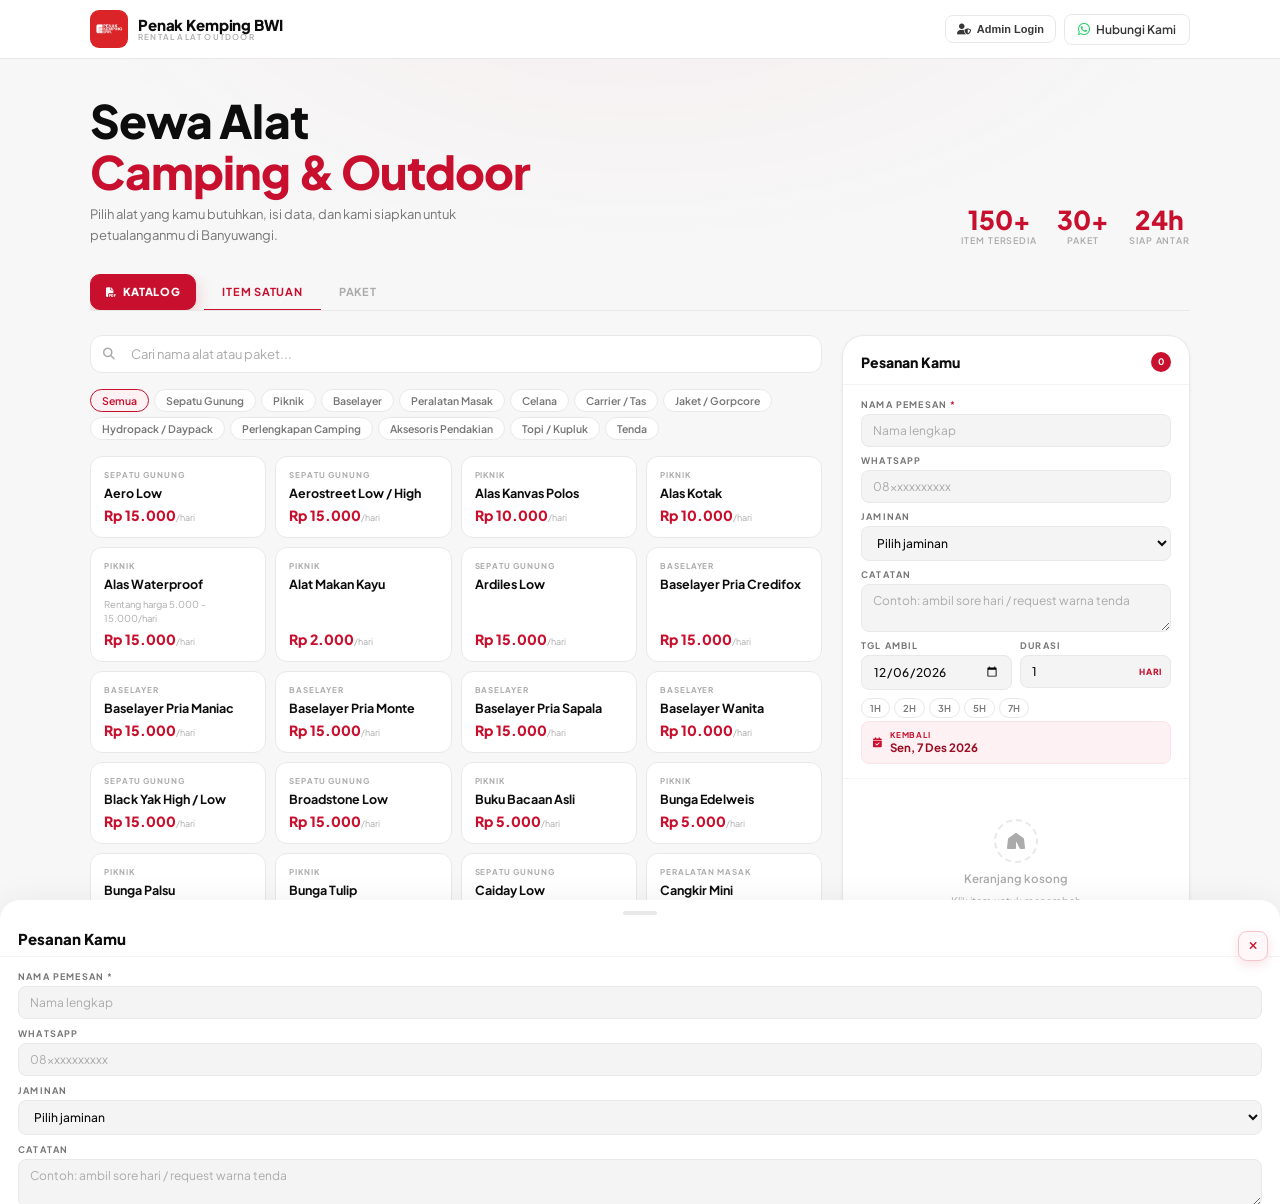
==== index.html @ 23b04d1f "update" ====
<!DOCTYPE html>
<html lang="id">
<head>
<meta charset="UTF-8">
<meta name="viewport" content="width=device-width, initial-scale=1.0, maximum-scale=1.0, user-scalable=no">
<title>Penak Kemping BWI - Pesan Alat</title><meta name="theme-color" content="#C8102E">
<script>
  // Early bridge to avoid stale inline handler errors during initial parse/load.
  window.__pkbAdminLoginBridge = window.__pkbAdminLoginBridge || function () {
    if (typeof window.submitAdminLogin === 'function') return window.submitAdminLogin();
  };
  window.loginAdminIn_ = window.loginAdminIn_ || window.__pkbAdminLoginBridge;
  window.loginAdminIn = window.loginAdminIn || window.__pkbAdminLoginBridge;
  window.loginAdmin = window.loginAdmin || window.__pkbAdminLoginBridge;
  window.loginAdminin_ = window.loginAdminin_ || window.__pkbAdminLoginBridge;
  window.loginAdminin = window.loginAdminin || window.__pkbAdminLoginBridge;
  window.addEventListener('error', function (ev) {
    var msg = String((ev && ev.message) || '');
    if (msg.indexOf('loginAdminin_ is not defined') >= 0 || msg.indexOf('loginAdminIn_ is not defined') >= 0) {
      if (ev && typeof ev.preventDefault === 'function') ev.preventDefault();
      return window.__pkbAdminLoginBridge();
    }
  });
</script>
<meta name="apple-mobile-web-app-capable" content="yes">
<meta name="apple-mobile-web-app-status-bar-style" content="default">
<meta name="apple-mobile-web-app-title" content="PKB Admin">
<link rel="manifest" href="manifest.json">
<link rel="apple-touch-icon" href="icons/apple-touch-icon.png">
<link rel="icon" type="image/jpeg" href="[data-uri]">
<link rel="preconnect" href="https://fonts.googleapis.com">
<link rel="preconnect" href="https://fonts.gstatic.com" crossorigin>
<link href="https://fonts.googleapis.com/css2?family=Plus+Jakarta+Sans:wght@300;400;500;600;700;800&display=swap" rel="stylesheet">
<link rel="stylesheet" href="https://cdnjs.cloudflare.com/ajax/libs/font-awesome/6.5.0/css/all.min.css">
<link rel="stylesheet" href="style.css">
</head>
<body>

<header>
  <div class="hdr">
    <a class="logo" href="#">
      <img class="logo-img" src="[data-uri]" alt="Penak Kemping BWI">
      <div class="logo-txt">
        <div class="logo-main">Penak Kemping BWI</div>
        <div class="logo-sub">Rental Alat Outdoor</div>
      </div>
    </a>
    <div class="hdr-actions">
      <button class="hdr-admin" id="adminAuthBtn" onclick="handleAdminAuth()"><i class="fas fa-user-shield"></i><span>Admin Login</span></button>
      <a class="hdr-wa" href="https://wa.me/6281333758178" target="_blank">
        <i class="fab fa-whatsapp"></i>
        <span>Hubungi Kami</span>
      </a>
    </div>
  </div>
</header>

<div class="hero">
  <div class="hero-text">
    <h1>Sewa Alat<br><span>Camping & Outdoor</span></h1>
    <p>Pilih alat yang kamu butuhkan, isi data, dan kami siapkan untuk petualanganmu di Banyuwangi.</p>
  </div>
  <div class="hero-stats">
    <div class="stat"><div class="stat-n">150+</div><div class="stat-l">Item Tersedia</div></div>
    <div class="stat"><div class="stat-n">30+</div><div class="stat-l">Paket</div></div>
    <div class="stat"><div class="stat-n">24h</div><div class="stat-l">Siap Antar</div></div>
  </div>
</div>

<div class="wrap">
  <div class="tab-nav">
    <button type="button" class="tab-btn tab-btn-katalog active" id="btnMainKatalog" onclick="window.open('KATALOG.pdf','_blank','noopener')"><i class="fas fa-file-pdf" style="font-size:10px;margin-right:6px"></i>Katalog</button>
    <button class="tab-btn active" data-tab="catalog" onclick="switchTab('catalog',this)">Item Satuan</button>
    <button class="tab-btn" data-tab="package" onclick="switchTab('package',this)">Paket</button>
  </div>

  <!-- Catalog / Package / Piknik view -->
  <div id="orderView">
    <div class="cat-layout">
      <div>
        <div class="search-bar">
          <i class="fas fa-search"></i>
          <input type="text" id="searchInput" placeholder="Cari nama alat atau paket..." oninput="filterItems()">
          <button class="search-clear" id="clearSearch" onclick="clearSearch()"><i class="fas fa-times"></i></button>
        </div>
        <div class="cat-filter" id="catFilter"></div>
        <div class="item-grid" id="itemGrid"></div>
        <div class="catalog-expand-wrap" id="catalogExpandWrap"></div>
      </div>

      <!-- Desktop Order Panel -->
      <div class="order-panel" id="desktopPanel">
        <div class="panel-hdr">
          <div class="panel-title">Pesanan Kamu</div>
          <span class="cart-badge" id="cartBadgeD">0</span>
        </div>
        <div class="customer-form">
          <div id="orderNumD" style="display:none"></div>
          <div class="cf-row">
            <div class="cf-field cf-full">
              <div class="cf-label">Nama Pemesan <span style="color:var(--red)">*</span></div>
              <input type="text" class="cf-input" id="namaPemesan" placeholder="Nama lengkap">
            </div>
            <div class="cf-field cf-full">
              <div class="cf-label">WhatsApp</div>
              <input type="text" class="cf-input" id="waPemesan" placeholder="08xxxxxxxxxx">
            </div>
            <div class="cf-field cf-full">
              <div class="cf-label">Jaminan</div>
              <select class="cf-input" id="jaminanPemesan">
                <option value="">Pilih jaminan</option>
                <option value="KTP">KTP</option>
                <option value="SIM">SIM</option>
                <option value="Kartu Pelajar">Kartu Pelajar</option>
                <option value="STNK">STNK</option>
                <option value="Lainnya">Lainnya</option>
              </select>
            </div>
            <div class="cf-field cf-full">
              <div class="cf-label">Catatan</div>
              <textarea class="cf-input" id="catatanPemesan" rows="2" placeholder="Contoh: ambil sore hari / request warna tenda"></textarea>
            </div>
          </div>
          <div class="date-row">
            <div class="cf-field">
              <div class="cf-label">Tgl Ambil</div>
              <input type="date" class="cf-input" id="tglPesan" onchange="hitungTotal();hitungKembali()">
            </div>
            <div class="cf-field">
              <div class="cf-label">Durasi</div>
              <div style="position:relative">
                <input type="number" class="cf-input" id="durasiSewa" value="1" min="1" max="365" oninput="hitungTotal();hitungKembali()" style="padding-right:36px">
                <span style="position:absolute;right:9px;top:50%;transform:translateY(-50%);font-size:8.5px;font-weight:800;letter-spacing:0.08em;color:var(--red);pointer-events:none">HARI</span>
              </div>
            </div>
          </div>
          <div class="dur-chips">
            <div class="dc" onclick="setDur(1)">1H</div>
            <div class="dc" onclick="setDur(2)">2H</div>
            <div class="dc" onclick="setDur(3)">3H</div>
            <div class="dc" onclick="setDur(5)">5H</div>
            <div class="dc" onclick="setDur(7)">7H</div>
          </div>
          <div class="ret-mini" id="retMini">
            <i class="fas fa-calendar-check"></i>
            <div class="ret-mini-txt">
              <div class="ret-mini-lbl">Kembali</div>
              <div class="ret-mini-date" id="tglKembaliD">-</div>
            </div>
          </div>
        </div>
        <div class="cart-list" id="cartListD">
          <div class="cart-empty" id="cartEmptyD">
            <div class="cart-empty-icon"><i class="fas fa-tent"></i></div>
            <p>Keranjang kosong</p>
            <small>Klik item untuk menambah</small>
          </div>
        </div>
        <div class="panel-footer" id="panelFooterD">
          <div class="sum-line"><span class="sum-line-k">Subtotal/hari</span><span class="sum-line-v" id="subtotalD">Rp 0</span></div>
          <div class="sum-line"><span class="sum-line-k">x <span id="durInfoD">1</span> hari</span><span class="sum-line-v" id="totalPerHariD">Rp 0</span></div>
          <div class="sum-total-line">
            <span class="sum-total-k">Total</span>
            <span class="sum-total-v" id="grandTotalD">Rp 0</span>
          </div>
          <button class="btn-db-act" id="btnDbEntryD" onclick="masukDatabaseOrder()"><i class="fas fa-database"></i> Masuk Database</button>
          <button class="btn-order" id="btnOrderD" onclick="tampilRingkasan()">
            <i class="fas fa-shopping-bag"></i> Lihat Keranjang
          </button>
        </div>
      </div>
    </div>
  </div>

  <!-- Katalog / Daftar Harga view -->
  <div id="katalogPage">
    <div class="katalog-wrap" id="katalogContent"></div>
  </div>

  <div class="admin-panel" id="adminPanel">
    <div class="admin-panel-head">
      <div>
        <div class="admin-title">Database Order (Admin)</div>
        <div class="admin-sub" id="adminMeta">Login admin untuk melihat data order.</div>
      </div>
      <div class="admin-head-actions">
        <button class="admin-btn" onclick="loadOrdersFromSheet()">Refresh</button>
        <button class="admin-btn" onclick="toggleAdminForm()">Input Manual</button>
        <button class="admin-btn pri" onclick="toggleStockPanel()">Stok Item</button>
      </div>
    </div>
    <div class="admin-filter-row">
      <div class="admin-filter-item">
        <div class="cf-label">Mode Filter</div>
        <select class="cf-input" id="adminFilterMode" onchange="setAdminFilterMode(this.value)">
          <option value="date">Per Tanggal</option>
          <option value="month">Per Bulan</option>
          <option value="all">Lihat Semua Order</option>
        </select>
      </div>
      <div class="admin-filter-item">
        <div class="cf-label" id="adminFilterTimeLabel">Filter Tanggal</div>
        <input type="date" class="cf-input" id="adminFilterDate" onchange="setAdminFilterDateInput(this.value)">
        <input type="month" class="cf-input" id="adminFilterMonth" onchange="setAdminFilterMonthInput(this.value)" style="display:none">
      </div>
      <div class="admin-filter-item">
        <div class="cf-label">Urutkan</div>
        <select class="cf-input" id="adminSortMode" onchange="setAdminSortMode(this.value)">
          <option value="date_desc">Tanggal terbaru</option>
          <option value="date_asc">Tanggal terlama</option>
        </select>
      </div>
      <div class="admin-filter-btns">
        <button class="admin-btn pri" onclick="applyAdminFilters()">Terapkan Filter</button>
        <button class="admin-btn" onclick="resetAdminFilters()">Reset Filter</button>
      </div>
    </div>
    <div class="admin-period-meta" id="adminPeriodMeta">Menampilkan semua data order.</div>

    <div class="admin-recap">
      <div class="admin-recap-card">
        <div class="admin-recap-label" id="recapOrderLabel">Order Hari Ini</div>
        <div class="admin-recap-value" id="recapOrderToday">0</div>
      </div>
      <div class="admin-recap-card">
        <div class="admin-recap-label" id="recapOmzetLabel">Omzet Hari Ini</div>
        <div class="admin-recap-value" id="recapOmzetToday">Rp 0</div>
      </div>
      <div class="admin-recap-card">
        <div class="admin-recap-label">Order Aktif</div>
        <div class="admin-recap-value" id="recapOrderActive">0</div>
      </div>
      <div class="admin-recap-card">
        <div class="admin-recap-label">Order Selesai</div>
        <div class="admin-recap-value" id="recapOrderDone">0</div>
      </div>
    </div>

    <div class="admin-form-wrap" id="adminFormWrap">
      <div class="admin-form-grid">
        <div class="cf-field">
          <div class="cf-label">Status</div>
          <select class="cf-input" id="admStatus">
            <option value="Baru">Baru</option>
            <option value="Diproses">Diproses</option>
            <option value="Diambil">Diambil</option>
            <option value="Selesai">Selesai</option>
            <option value="Cancel">Cancel</option>
          </select>
        </div>
        <div class="cf-field">
          <div class="cf-label">Nama</div>
          <input type="text" class="cf-input" id="admNama" placeholder="Nama pemesan">
        </div>
        <div class="cf-field">
          <div class="cf-label">WhatsApp</div>
          <input type="text" class="cf-input" id="admWA" placeholder="08xxxxxxxxxx">
        </div>
        <div class="cf-field">
          <div class="cf-label">Jaminan</div>
          <select class="cf-input" id="admJaminan">
            <option value="">Pilih jaminan</option>
            <option value="KTP">KTP</option>
            <option value="SIM">SIM</option>
            <option value="Kartu Pelajar">Kartu Pelajar</option>
            <option value="STNK">STNK</option>
            <option value="Lainnya">Lainnya</option>
          </select>
        </div>
        <div class="cf-field">
          <div class="cf-label">Tanggal Ambil</div>
          <input type="date" class="cf-input" id="admTglAmbil" onchange="hitungAdminKembali()">
        </div>
        <div class="cf-field">
          <div class="cf-label">Durasi (Hari)</div>
          <input type="number" class="cf-input" id="admDurasi" min="1" value="1" oninput="hitungAdminKembali()">
        </div>
        <div class="cf-field">
          <div class="cf-label">Tanggal Kembali</div>
          <input type="date" class="cf-input" id="admTglKembali">
        </div>
        <div class="cf-field">
          <div class="cf-label">Total (angka)</div>
          <input type="number" class="cf-input" id="admTotal" min="0" value="0">
        </div>
        <div class="cf-field cf-full">
          <div class="cf-label">Daftar Item</div>
          <textarea class="cf-input" id="admDaftarItem" rows="3" placeholder="Contoh: Tenda x1, Sleeping Bag x2"></textarea>
        </div>
        <div class="cf-field cf-full">
          <div class="cf-label">Catatan</div>
          <textarea class="cf-input" id="admCatatan" rows="2" placeholder="Catatan tambahan customer"></textarea>
        </div>
      </div>
      <div style="display:flex;gap:8px;justify-content:flex-end;margin-top:10px">
        <button class="admin-btn" onclick="resetAdminForm()">Reset</button>
        <button class="admin-btn pri" onclick="addManualOrder()">Simpan Order</button>
      </div>
    </div>

    <div class="admin-stock-wrap" id="adminStockWrap">
      <div class="admin-stock-head">Stok Manual Item</div>
      <div class="admin-stock-tools">
        <div class="admin-stock-search">
          <i class="fas fa-search"></i>
          <input type="text" id="adminStockSearch" class="cf-input" placeholder="Cari nama item..." oninput="filterStockRows(this.value)">
        </div>
        <button class="admin-btn pri" id="btnSaveStockChanges" onclick="saveStockChanges()" disabled>Simpan Perubahan</button>
      </div>
      <div class="admin-stock-table-wrap">
        <table class="admin-stock-table">
          <thead>
            <tr>
              <th>Item</th>
              <th>Kategori</th>
              <th>Status</th>
            </tr>
          </thead>
          <tbody id="adminStockBody">
            <tr><td colspan="3" class="admin-empty">Memuat data stok...</td></tr>
          </tbody>
        </table>
      </div>
    </div>

    <div class="admin-table-wrap">
      <table class="admin-table">
        <thead>
          <tr>
            <th>Nama</th>
            <th>WhatsApp</th>
            <th>Tgl Ambil</th>
            <th>Durasi</th>
            <th>Item</th>
            <th>Total</th>
            <th>Status</th>
            <th>Aksi</th>
          </tr>
        </thead>
        <tbody id="adminOrdersBody">
          <tr><td colspan="8" class="admin-empty">Belum ada data.</td></tr>
        </tbody>
      </table>
    </div>
    <div class="admin-mobile-list" id="adminOrdersMobile"></div>
  </div>
</div>

<!-- MOBILE BOTTOM BAR -->
<div class="mob-bar" id="mobBar">
  <div class="mob-total">
    <div class="mob-total-lbl">Total - <span id="cartBadgeMob">0</span> item</div>
    <div class="mob-total-amt" id="grandTotalMob">Rp 0</div>
  </div>
  <div class="mob-actions">
    <button class="btn-mob btn-mob-db" id="btnDbEntryMobBar" onclick="masukDatabaseOrder()">
      <i class="fas fa-database"></i> Masuk Database
    </button>
    <button class="btn-mob" id="btnMobOrderMain" onclick="handleMobileBottomAction()">
      <i class="fas fa-shopping-bag"></i> Lihat Keranjang
    </button>
  </div>
</div>

<!-- MOBILE CART SHEET -->
<div class="cart-sheet-ov" id="sheetOv" onclick="closeCartSheet()"></div>
<div class="cart-sheet" id="cartSheet">
  <div class="cs-handle"></div>
  <div class="cs-hdr">
    <div class="cs-title">Pesanan Kamu</div>
    <button class="cs-close" onclick="closeCartSheet()" aria-label="Tutup Pesanan"><i class="fas fa-times"></i></button>
  </div>
  <div class="cs-scroll">
  <div class="cs-form">
      <div id="orderNumM" style="display:none"></div>
      <div style="display:flex;flex-direction:column;gap:9px">
        <div class="cf-field">
          <div class="cf-label">Nama Pemesan *</div>
          <input type="text" class="cf-input" id="namaPesananM" placeholder="Nama lengkap">
        </div>
        <div class="cf-field">
          <div class="cf-label">WhatsApp</div>
          <input type="text" class="cf-input" id="waPesananM" placeholder="08xxxxxxxxxx">
        </div>
        <div class="cf-field">
          <div class="cf-label">Jaminan</div>
          <select class="cf-input" id="jaminanPesananM">
            <option value="">Pilih jaminan</option>
            <option value="KTP">KTP</option>
            <option value="SIM">SIM</option>
            <option value="Kartu Pelajar">Kartu Pelajar</option>
            <option value="STNK">STNK</option>
            <option value="Lainnya">Lainnya</option>
          </select>
        </div>
        <div class="cf-field">
          <div class="cf-label">Catatan</div>
          <textarea class="cf-input" id="catatanPesananM" rows="2" placeholder="Contoh: ambil sore hari / request warna tenda"></textarea>
        </div>
        <div style="display:grid;grid-template-columns:1fr 1fr;gap:8px">
        <div class="cf-field">
          <div class="cf-label">Tgl Ambil</div>
          <input type="date" class="cf-input" id="tglPesanM" onchange="syncFromMobile()">
        </div>
        <div class="cf-field">
          <div class="cf-label">Durasi (Hari)</div>
          <div class="durasi-mobile-wrap">
            <button type="button" class="durasi-step" onclick="changeMobileDuration(-1)" aria-label="Kurangi durasi">
              <i class="fas fa-minus"></i>
            </button>
            <input type="text" inputmode="numeric" pattern="[0-9]*" class="cf-input durasi-mobile-input" id="durasiM" value="1" oninput="syncFromMobile(true)" onblur="normalizeMobileDuration()">
            <button type="button" class="durasi-step" onclick="changeMobileDuration(1)" aria-label="Tambah durasi">
              <i class="fas fa-plus"></i>
            </button>
          </div>
        </div>
      </div>
      <div class="ret-mini">
        <i class="fas fa-calendar-check"></i>
        <div class="ret-mini-txt">
          <div class="ret-mini-lbl">Kembali</div>
          <div class="ret-mini-date" id="tglKembaliM">-</div>
        </div>
      </div>
    </div>
  </div>
  <div class="cs-body"><div id="cartListM"></div></div>
  </div>
  <div class="cs-footer">
    <div class="sum-line"><span class="sum-line-k">Subtotal/hari</span><span class="sum-line-v" id="subtotalM">Rp 0</span></div>
    <div class="sum-total-line">
      <span class="sum-total-k">Total <span class="sum-total-mini">(x<span id="durInfoMTotal">1</span> hari)</span></span>
      <span class="sum-total-v" id="grandTotalMSheet">Rp 0</span>
    </div>
    <div class="cs-action-row">
      <button class="btn-order btn-order-db" id="btnDbEntryM" onclick="masukDatabaseOrder()">
        <i class="fas fa-database"></i> Masuk Database
      </button>
      <button class="btn-order" id="btnOrderM" onclick="tampilRingkasan()">
        <i class="fas fa-receipt"></i> Buat Pesanan
      </button>
    </div>
  </div>
</div>

<!-- MODAL RINGKASAN -->
<div class="modal-ov" id="modalRingkasan">
  <div class="modal">
    <div class="rcpt-hdr">
      <div class="rcpt-brand">
        <img class="rcpt-logo-img" src="[data-uri]" alt="Logo">
        <div>
          <div class="rcpt-bn">Penak Kemping BWI</div>
          <div class="rcpt-bs">Rental Alat Outdoor - Banyuwangi</div>
        </div>
      </div>
      <div class="rcpt-meta">
        <div>
          <div class="rcpt-lbl">Ringkasan Pesanan</div>
          <div class="rcpt-ttl">Invoice</div>
        </div>
        <div class="rcpt-dt" id="rcptDate">-</div>
      </div>
    </div>
    <div class="rcpt-body">
      <div class="rcpt-info-grid">
        <div class="rcpt-info-section">
          <div class="ris-label">Pemesan</div>
          <div class="ris-name" id="rcptNama">-</div>
          <div class="ris-row"><i class="fab fa-whatsapp"></i><span id="rcptWA">-</span></div>
          <div class="ris-row"><i class="fas fa-id-card"></i><span>Jaminan: <strong id="rcptJaminan">-</strong></span></div>
          <div class="ris-row"><i class="fas fa-note-sticky"></i><span>Catatan: <strong id="rcptCatatan">-</strong></span></div>
          <div class="ris-row"><i class="fas fa-location-dot"></i><span>Banyuwangi, Jawa Timur</span></div>
        </div>
        <div class="rcpt-info-section ris-period">
          <div class="ris-label">Periode Sewa</div>
          <div class="ris-row"><i class="fas fa-calendar"></i><span>Ambil: <strong id="rcptAmbil">-</strong></span></div>
          <div class="ris-row"><i class="fas fa-calendar-check"></i><span>Kembali: <strong id="rcptKembali">-</strong></span></div>
          <div class="ris-dur-pill"><i class="fas fa-clock"></i><span id="rcptDurasi">-</span> Hari</div>
        </div>
      </div>
      <table class="rcpt-tbl">
        <thead>
          <tr>
            <th>Nama Pesanan</th>
            <th>Harga/hari</th>
            <th>Jml</th>
            <th>Total</th>
          </tr>
        </thead>
        <tbody id="rcptTbody"></tbody>
      </table>
      <div class="rcpt-totals">
        <div class="rt-row"><span class="rt-k">Subtotal/hari</span><span class="rt-v" id="rcptSubtotal">-</span></div>
        <div class="rt-row"><span class="rt-k">Durasi <span id="rcptDurRow">1</span> hari</span><span class="rt-v" id="rcptHariTotal">-</span></div>
        <div class="rt-row total"><span class="rt-k">Total Semua</span><span class="rt-v" id="rcptGrandTotal">-</span></div>
      </div>
    </div>
    <div class="rcpt-footer">
      <p>"Terima kasih - semoga petualanganmu menyenangkan!"</p>
      <p style="margin-top:3px;font-size:9.5px">Perum GGM EF 19, Banyuwangi - WA 081333758178</p>
    </div>
    <div class="modal-actions">
      <button class="btn-act btn-close" onclick="tutupModal()"><i class="fas fa-times"></i> Tutup</button>
      <button class="btn-act btn-print-act" onclick="window.print()"><i class="fas fa-print"></i> Cetak</button>
      <button class="btn-act btn-wa-act" onclick="kirimWA()"><i class="fab fa-whatsapp"></i> Kirim WA</button>
    </div>
  </div>
</div>

<div class="modal-ov" id="modalAdminLogin">
  <div class="modal admin-modal" style="max-width:420px">
    <div class="admin-modal-body">
      <div class="admin-login-title">Login Admin</div>
      <div class="cf-field" style="margin-bottom:10px">
        <div class="cf-label">Username</div>
        <input type="text" class="cf-input" id="adminUsername" placeholder="Masukkan username">
      </div>
      <div class="cf-field">
        <div class="cf-label">Password</div>
        <input type="password" class="cf-input" id="adminPassword" placeholder="Masukkan password" onkeydown="if(event.key==='Enter')__pkbAdminLoginBridge()">
      </div>
    </div>
    <div class="modal-actions">
      <button class="btn-act btn-close" onclick="closeAdminLoginModal()"><i class="fas fa-times"></i> Tutup</button>
      <button class="btn-act btn-print-act" onclick="__pkbAdminLoginBridge()"><i class="fas fa-right-to-bracket"></i> Login</button>
    </div>
  </div>
</div>
<div class="toast" id="toast"><i class="fas fa-circle-check"></i><span id="toastMsg">-</span></div>

<script>
  // Fallback handler for cached onclick references from older HTML/JS versions.
  window.__pkbAdminLoginBridge = window.__pkbAdminLoginBridge || function () {
    if (typeof window.submitAdminLogin === 'function') return window.submitAdminLogin();
    if (typeof window.toast === 'function') window.toast('Script admin belum termuat. Refresh dulu (Ctrl+F5).');
  };
  window.loginAdminIn_ = window.loginAdminIn_ || window.__pkbAdminLoginBridge;
  window.loginAdminIn = window.loginAdminIn || window.__pkbAdminLoginBridge;
  window.loginAdmin = window.loginAdmin || window.__pkbAdminLoginBridge;
  window.loginAdminin_ = window.loginAdminin_ || window.__pkbAdminLoginBridge;
  window.loginAdminin = window.loginAdminin || window.__pkbAdminLoginBridge;
  // Force-bind login actions to prevent stale inline handler names from cache.
  (function () {
    var loginBtn = document.querySelector('#modalAdminLogin .btn-print-act');
    if (loginBtn) {
      loginBtn.onclick = function (ev) {
        if (ev && typeof ev.preventDefault === 'function') ev.preventDefault();
        return window.__pkbAdminLoginBridge();
      };
    }
    var passInput = document.getElementById('adminPassword');
    if (passInput) {
      passInput.onkeydown = function (ev) {
        if (ev && ev.key === 'Enter') {
          if (typeof ev.preventDefault === 'function') ev.preventDefault();
          return window.__pkbAdminLoginBridge();
        }
      };
    }
  })();
</script>
<script src="script.js"></script>
<script src="admin.js"></script>
</body>
</html>
---- style.css ----
:root {
  --red: #C8102E;
  --red-d: #9B0C22;
  --red-l: #E8294A;
  --red-mist: #FDF1F3;
  --red-pale: #FAE3E7;
  --ink: #0D0D0D;
  --ink-2: #383838;
  --ink-3: #767676;
  --ink-4: #ABABAB;
  --line: #E8E8E8;
  --line-l: #F4F4F4;
  --white: #FFFFFF;
  --bg: #F7F7F7;
  --r: 12px;
  --r-sm: 8px;
  --r-lg: 18px;
  --r-xl: 22px;
  --sh-sm: 0 1px 4px rgba(0,0,0,0.05);
  --sh-md: 0 4px 18px rgba(0,0,0,0.07);
  --sh-lg: 0 10px 40px rgba(0,0,0,0.10);
  --sh-red: 0 6px 28px rgba(200,16,46,0.22);
  --fb: 'Plus Jakarta Sans', sans-serif;
  --ease: cubic-bezier(0.4,0,0.2,1);
  --t: 0.2s var(--ease);
  --pkb-vh: 100dvh;
  --pkb-vv-top: 0px;
}

*,*::before,*::after{box-sizing:border-box;margin:0;padding:0}
html{scroll-behavior:smooth;font-size:16px}
body{font-family:var(--fb);background:var(--bg);color:var(--ink);min-height:100vh;-webkit-font-smoothing:antialiased;overflow-x:hidden}
::-webkit-scrollbar{width:4px}
::-webkit-scrollbar-track{background:transparent}
::-webkit-scrollbar-thumb{background:var(--line);border-radius:99px}
input[type=number]::-webkit-inner-spin-button,
input[type=number]::-webkit-outer-spin-button{-webkit-appearance:none}
input[type=number]{-moz-appearance:textfield}
input,textarea,select{font-family:var(--fb)}

/* BG */
body::before{
  content:'';position:fixed;inset:0;
  background:radial-gradient(ellipse 70% 50% at 50% -5%,rgba(200,16,46,0.04) 0%,transparent 65%);
  pointer-events:none;z-index:0;
}

/* HEADER */
header{position:sticky;top:0;z-index:100;background:rgba(255,255,255,0.95);backdrop-filter:blur(20px);-webkit-backdrop-filter:blur(20px);border-bottom:1px solid var(--line)}
.hdr{max-width:1140px;margin:0 auto;padding:0 20px;height:58px;display:flex;align-items:center;justify-content:space-between}
.logo{display:flex;align-items:center;gap:10px;text-decoration:none}
.logo-img{width:38px;height:38px;border-radius:9px;object-fit:cover;flex-shrink:0}
.logo-txt{display:flex;flex-direction:column;gap:1px}
.logo-main{font-size:15px;font-weight:800;color:var(--ink);letter-spacing:-0.01em;line-height:1}
.logo-sub{font-size:8px;font-weight:600;letter-spacing:0.15em;text-transform:uppercase;color:var(--ink-4);line-height:1}
.hdr-actions{display:flex;align-items:center;gap:8px}
.hdr-admin{display:flex;align-items:center;gap:6px;padding:7px 11px;background:var(--white);border:1px solid var(--line);border-radius:var(--r-sm);font-size:11px;font-weight:700;color:var(--ink-2);cursor:pointer;transition:var(--t)}
.hdr-admin:hover{background:var(--line-l)}
.hdr-wa{display:flex;align-items:center;gap:6px;padding:7px 13px;background:var(--white);border:1px solid var(--line);border-radius:var(--r-sm);font-size:12px;font-weight:600;color:var(--ink-2);text-decoration:none;transition:var(--t)}
.hdr-wa:hover{background:var(--line-l)}
.hdr-wa i{color:#25D366;font-size:14px}

/* HERO */
.hero{position:relative;z-index:1;max-width:1140px;margin:0 auto;padding:36px 20px 28px;display:flex;align-items:flex-end;justify-content:space-between;gap:16px;flex-wrap:wrap}
.hero-text h1{font-size:clamp(26px,4.5vw,46px);font-weight:800;line-height:1.1;color:var(--ink);letter-spacing:-0.02em}
.hero-text h1 span{color:var(--red)}
.hero-text p{font-size:13px;color:var(--ink-3);margin-top:8px;max-width:440px;line-height:1.6}
.hero-stats{display:flex;gap:20px;flex-shrink:0}
.stat{text-align:center}
.stat-n{font-size:26px;font-weight:800;color:var(--red);line-height:1}
.stat-l{font-size:9px;font-weight:600;letter-spacing:0.1em;text-transform:uppercase;color:var(--ink-4);margin-top:2px}

/* MAIN */
.wrap{position:relative;z-index:1;max-width:1140px;margin:0 auto;padding:0 20px 100px}

/* TAB */
.tab-nav{display:flex;gap:0;border-bottom:1px solid var(--line);margin-bottom:24px;overflow-x:auto;scrollbar-width:none}
.tab-nav::-webkit-scrollbar{display:none}
.tab-btn{padding:11px 18px;font-family:var(--fb);font-size:11px;font-weight:700;letter-spacing:0.07em;text-transform:uppercase;color:var(--ink-4);background:none;border:none;border-bottom:2px solid transparent;cursor:pointer;transition:var(--t);white-space:nowrap;margin-bottom:-1px;text-decoration:none;display:inline-flex;align-items:center}
.tab-btn:focus-visible{outline:none;box-shadow:inset 0 -2px 0 var(--red)}
.tab-btn.active{color:var(--red);border-bottom-color:var(--red)}
.tab-btn:hover:not(.active){color:var(--ink-2)}
.tab-btn-katalog{margin-left:0;margin-right:8px;margin-bottom:0!important;padding:9px 15px!important;border:1px solid var(--red)!important;border-bottom:1px solid var(--red)!important;border-radius:10px!important;background:var(--red)!important;color:#fff!important;letter-spacing:0.06em;font-weight:800;box-shadow:0 6px 18px rgba(200,16,46,0.20)}
.tab-btn-katalog:hover{border-color:var(--red-d)!important;background:var(--red-d)!important;color:#fff!important;box-shadow:0 10px 24px rgba(200,16,46,0.24)}
.sub-tab-nav{margin-top:-14px;margin-bottom:18px;gap:2px}
.sub-tab-nav .tab-btn{padding-top:9px;padding-bottom:9px}

/* LAYOUT */
.cat-layout{display:grid;grid-template-columns:1fr 348px;gap:20px;align-items:start;animation:fadeUp 0.4s ease both}

/* SEARCH */
.search-bar{position:relative;margin-bottom:16px}
.search-bar input{width:100%;padding:10px 14px 10px 40px;background:var(--white);border:1px solid var(--line);border-radius:var(--r);font-size:13px;font-weight:400;color:var(--ink);outline:none;transition:var(--t)}
.search-bar input:focus{border-color:var(--red);box-shadow:0 0 0 3px rgba(200,16,46,0.07)}
.search-bar input::placeholder{color:var(--ink-4)}
.search-bar i{position:absolute;left:13px;top:50%;transform:translateY(-50%);color:var(--ink-4);font-size:12px;pointer-events:none}
.search-clear{position:absolute;right:11px;top:50%;transform:translateY(-50%);background:none;border:none;color:var(--ink-4);cursor:pointer;font-size:11px;display:none;transition:var(--t)}
.search-clear:hover{color:var(--red)}
.search-clear.show{display:block}

/* FILTER */
.cat-filter{display:flex;flex-wrap:wrap;gap:5px;margin-bottom:16px;position:relative;padding-right:34px;overflow:hidden;max-height:none;transition:max-height .24s var(--ease)}
.cat-filter.collapsed{max-height:var(--cf-collapsed-h,58px)}
.cat-filter.expanded{max-height:420px}
.cf-btn{
  padding:4px 11px;
  border:1px solid var(--line);
  background:var(--white);
  border-radius:99px;
  font-size:10.5px;
  font-weight:600;
  color:var(--ink-3);
  cursor:pointer;
  white-space:nowrap;
  transition:opacity .22s var(--ease),transform .22s var(--ease),max-width .22s var(--ease),padding .22s var(--ease),margin .22s var(--ease),border-color .2s var(--ease),background-color .2s var(--ease),color .2s var(--ease);
  max-width:220px;
  transform-origin:center;
}
.cf-btn:hover{border-color:var(--red);color:var(--red);background:var(--red-mist)}
.cf-btn.active{border-color:var(--red);color:var(--red);background:var(--red-mist)}
.cf-toggle-btn{
  position:absolute;
  right:0;
  bottom:2px;
  width:28px;
  height:24px;
  padding:0;
  border:1px solid rgba(200,16,46,0.22);
  background:rgba(200,16,46,0.08);
  border-radius:999px;
  font-size:11px;
  color:rgba(200,16,46,0.78);
  cursor:pointer;
  transition:background-color .2s var(--ease),border-color .2s var(--ease),color .2s var(--ease),transform .22s var(--ease);
  display:inline-flex;
  align-items:center;
  justify-content:center;
  z-index:2;
}
.cf-toggle-btn i{transition:transform .22s var(--ease)}
.cf-toggle-btn.expanded i{transform:rotate(180deg)}
.cf-toggle-btn:hover{
  border-color:rgba(200,16,46,0.35);
  background:rgba(200,16,46,0.14);
  color:rgba(200,16,46,0.9);
}
.catalog-expand-wrap{display:flex;justify-content:center;margin-top:12px}
.catalog-expand-btn{padding:10px 16px;border:1px solid var(--red);background:#fff;color:var(--red);border-radius:10px;font-family:var(--fb);font-size:11px;font-weight:800;letter-spacing:0.04em;cursor:pointer;transition:var(--t)}
.catalog-expand-btn:hover{background:var(--red);color:#fff;box-shadow:var(--sh-red)}

/* GRID */
.item-grid{display:grid;grid-template-columns:repeat(auto-fill,minmax(170px,1fr));gap:9px}
.item-card{background:var(--white);border:1px solid var(--line);border-radius:var(--r);padding:13px;cursor:pointer;transition:var(--t);display:flex;flex-direction:column;gap:5px;position:relative;overflow:hidden}
.item-card.animate-in{animation:fadeUp 0.3s ease both}
.item-card:hover{border-color:var(--red-pale);box-shadow:var(--sh-md);transform:translateY(-1px)}
.item-card.in-cart{border-color:var(--red);background:var(--red-mist)}
.item-card.unavailable{cursor:not-allowed;opacity:0.62;background:#fafafa;border-color:#e5e5e5}
.item-card.unavailable:hover{box-shadow:none;transform:none}
.item-stock-tag{position:absolute;left:9px;top:9px;padding:2px 6px;border-radius:99px;font-size:8px;font-weight:800;letter-spacing:0.06em;text-transform:uppercase}
.item-stock-tag.habis{background:#ffe3e8;color:#bf0f2c;border:1px solid #ffd1da}
.item-stock-tag.maintenance{background:#fff3d7;color:#975d00;border:1px solid #ffe3a4}
.item-card.in-cart::after{content:"\f00c";font-family:"Font Awesome 6 Free";font-weight:900;position:absolute;top:8px;right:8px;width:17px;height:17px;background:var(--red);color:white;border-radius:50%;font-size:7px;display:flex;align-items:center;justify-content:center;text-align:center;line-height:17px}
.item-cat-badge{font-size:8px;font-weight:700;letter-spacing:0.12em;text-transform:uppercase;color:var(--ink-4)}
.item-name{font-size:12.5px;font-weight:700;color:var(--ink);line-height:1.3}
.item-price{font-size:14px;font-weight:800;color:var(--red);margin-top:auto}
.item-price-sub{font-size:9px;font-weight:400;color:var(--ink-4)}
.item-pkg-badge{font-size:8.5px;font-weight:700;letter-spacing:0.05em;color:white;background:var(--red);padding:2px 7px;border-radius:99px;display:inline-block;width:fit-content}
.no-results{grid-column:1/-1;text-align:center;padding:48px 0;color:var(--ink-4);font-size:13px}
.no-results i{font-size:26px;display:block;margin-bottom:10px;color:var(--line)}

/* ORDER PANEL */
.order-panel{background:var(--white);border:1px solid var(--line);border-radius:var(--r-xl);box-shadow:var(--sh-sm);position:sticky;top:70px;display:flex;flex-direction:column;max-height:none;overflow:visible;transition:box-shadow var(--t)}
.order-panel:hover{box-shadow:var(--sh-md)}
.panel-hdr{padding:16px 18px 12px;border-bottom:1px solid var(--line-l);display:flex;align-items:center;justify-content:space-between;flex-shrink:0}
.panel-title{font-size:14px;font-weight:800;color:var(--ink)}
.cart-badge{min-width:20px;height:20px;padding:0 6px;background:var(--red);color:white;border-radius:99px;font-size:9px;font-weight:700;display:flex;align-items:center;justify-content:center;transition:transform 0.2s var(--ease)}
.cart-badge.bump{animation:bump 0.25s ease}
@keyframes bump{0%,100%{transform:scale(1)}50%{transform:scale(1.3)}}

/* FORM */
.customer-form{padding:14px 18px;border-bottom:1px solid var(--line-l);flex-shrink:0}
.cf-row{display:grid;grid-template-columns:1fr 1fr;gap:8px;margin-bottom:8px}
.cf-row:last-child{margin-bottom:0}
.cf-full{grid-column:1/-1}
.cf-field{display:flex;flex-direction:column;gap:4px}
.cf-label{font-size:9px;font-weight:700;letter-spacing:0.13em;text-transform:uppercase;color:var(--ink-3)}
.cf-input{width:100%;padding:8px 11px;background:var(--line-l);border:1px solid var(--line);border-radius:var(--r-sm);font-size:12px;font-weight:500;color:var(--ink);outline:none;transition:var(--t)}
.cf-input:focus{background:var(--white);border-color:var(--red);box-shadow:0 0 0 2px rgba(200,16,46,0.07)}
.cf-input::placeholder{color:var(--ink-4);font-weight:400}
.cf-input[readonly]{background:var(--line-l);color:var(--ink-3);cursor:default}
.terms-box{margin-top:8px;padding:8px 10px;background:#fff8f9;border:1px solid var(--red-pale);border-radius:10px}
.terms-title{font-size:9px;font-weight:800;letter-spacing:0.11em;text-transform:uppercase;color:var(--red)}
.terms-list{margin:5px 0 6px 14px;color:var(--ink-3);font-size:10.5px;line-height:1.45}
.terms-check{display:flex;align-items:flex-start;gap:6px;color:var(--ink-2);font-size:10.5px;font-weight:600}
.terms-check input{margin-top:1px;accent-color:var(--red)}

/* ORDER NUMBER */
.order-num-bar{display:flex;align-items:center;justify-content:space-between;padding:8px 11px;background:linear-gradient(135deg,var(--ink) 0%,#2a2a2a 100%);border-radius:var(--r-sm);margin-bottom:8px}
.onb-label{font-size:8.5px;font-weight:700;letter-spacing:0.12em;text-transform:uppercase;color:rgba(255,255,255,0.45)}
.onb-code{font-size:12px;font-weight:800;color:white;letter-spacing:0.06em}
.onb-regen{width:22px;height:22px;border:none;background:rgba(255,255,255,0.1);border-radius:5px;color:rgba(255,255,255,0.6);cursor:pointer;font-size:9px;display:flex;align-items:center;justify-content:center;transition:var(--t)}
.onb-regen:hover{background:rgba(255,255,255,0.2);color:white}

/* DATE ROW */
.date-row{display:grid;grid-template-columns:1fr 1fr;gap:8px;margin-bottom:8px}
.ret-mini{display:flex;align-items:center;gap:8px;padding:8px 11px;margin-top:3px;background:var(--red-mist);border:1px solid var(--red-pale);border-radius:var(--r-sm)}
.ret-mini i{color:var(--red);font-size:10px;flex-shrink:0}
.ret-mini-txt{font-size:10px}
.ret-mini-lbl{color:var(--red);font-weight:700;font-size:8px;letter-spacing:0.1em;text-transform:uppercase}
.ret-mini-date{font-size:11.5px;font-weight:700;color:var(--red-d)}
.dur-chips{display:flex;flex-wrap:wrap;gap:4px;margin-top:5px}
.dc{padding:3px 8px;border:1px solid var(--line);background:var(--white);border-radius:99px;font-size:9.5px;font-weight:600;color:var(--ink-3);cursor:pointer;transition:var(--t)}
.dc:hover{border-color:var(--red);color:var(--red);background:var(--red-mist)}

/* CART LIST */
.cart-list{flex:0 0 auto;overflow:visible;padding:12px 18px}
.cart-list::-webkit-scrollbar{width:8px}
.cart-list::-webkit-scrollbar-thumb{background:#d7d7d7;border-radius:99px}
.cart-list::-webkit-scrollbar-thumb:hover{background:#c8c8c8}
.cart-empty{display:flex;flex-direction:column;align-items:center;justify-content:center;padding:28px 0;gap:8px;color:var(--ink-4)}
.cart-empty-icon{width:44px;height:44px;border:2px dashed var(--line);border-radius:50%;display:flex;align-items:center;justify-content:center;font-size:16px}
.cart-empty p{font-size:11.5px;font-weight:600}
.cart-empty small{font-size:10.5px;color:var(--ink-4)}
.cart-item{display:flex;align-items:flex-start;gap:9px;padding:9px 0;border-bottom:1px solid var(--line-l);animation:fadeUp 0.2s ease both;scroll-snap-align:start;scroll-margin-top:2px}
.cart-item:last-child{border-bottom:none}
.ci-info{flex:1;min-width:0}
.ci-name{font-size:11.5px;font-weight:700;color:var(--ink);line-height:1.3;white-space:normal;overflow:visible;word-break:break-word}
.ci-price-row{display:flex;align-items:center;gap:5px;margin-top:2px}
.ci-unit{font-size:9.5px;color:var(--ink-4)}
.ci-sub{font-size:10.5px;font-weight:700;color:var(--red)}
.ci-qty{display:flex;align-items:center;gap:5px;flex-shrink:0}
.qty-btn{width:22px;height:22px;border:1px solid var(--line);background:var(--white);border-radius:5px;font-size:10px;color:var(--ink-2);cursor:pointer;display:flex;align-items:center;justify-content:center;transition:var(--t)}
.qty-btn:hover{border-color:var(--red);color:var(--red);background:var(--red-mist)}
.qty-val{font-size:12px;font-weight:800;color:var(--ink);min-width:18px;text-align:center}
.ci-del{width:22px;height:22px;border:none;background:none;color:var(--ink-4);cursor:pointer;font-size:10px;display:flex;align-items:center;justify-content:center;border-radius:5px;transition:var(--t);flex-shrink:0}
.ci-del:hover{background:#FFF0F2;color:var(--red)}

/* FOOTER PANEL */
.panel-footer{padding:12px 18px 16px;border-top:1px solid var(--line-l);flex-shrink:0;background:var(--white)}
.panel-footer-floating{position:static;bottom:auto;left:auto;width:auto;border:none;box-shadow:none;background:var(--white);backdrop-filter:none;-webkit-backdrop-filter:none}
.sum-line{display:flex;justify-content:space-between;align-items:center;margin-bottom:6px;font-size:11px}
.sum-line-k{color:var(--ink-3);font-weight:500}
.sum-line-v{color:var(--ink-2);font-weight:700}
.sum-total-line{display:flex;justify-content:space-between;align-items:baseline;margin:10px 0 12px;padding-top:10px;border-top:1px solid var(--line)}
.sum-total-k{font-size:10.5px;font-weight:800;letter-spacing:0.08em;text-transform:uppercase;color:var(--ink-3)}
.sum-total-mini{font-size:9px;font-weight:700;letter-spacing:0;text-transform:none;color:var(--ink-4);margin-left:4px}
.sum-total-v{font-size:22px;font-weight:800;color:var(--red);line-height:1}
.btn-order{width:100%;padding:12px;border:none;background:var(--red);color:white;border-radius:var(--r);font-family:var(--fb);font-size:12.5px;font-weight:700;letter-spacing:0.03em;cursor:pointer;transition:var(--t);display:flex;align-items:center;justify-content:center;gap:7px;box-shadow:var(--sh-red)}
.btn-order:hover{background:var(--red-d);transform:translateY(-1px);box-shadow:0 10px 32px rgba(200,16,46,0.28)}
.btn-order:active{transform:translateY(0)}
.btn-order:disabled{opacity:0.5;cursor:not-allowed;transform:none}

/* MODAL */
.modal-ov{position:fixed;inset:0;background:rgba(8,8,8,0.6);backdrop-filter:blur(10px);-webkit-backdrop-filter:blur(10px);z-index:200;display:none;align-items:flex-start;justify-content:center;padding:20px 14px 48px;overflow-y:auto}
.modal-ov.show{display:flex}
.modal{background:var(--white);border-radius:var(--r-xl);box-shadow:var(--sh-lg);width:100%;max-width:580px;margin:auto;overflow:hidden;animation:modalIn 0.3s cubic-bezier(0.34,1.2,0.64,1) both}
@keyframes modalIn{from{opacity:0;transform:scale(0.95) translateY(10px)}to{opacity:1;transform:scale(1) translateY(0)}}

/* RECEIPT */
.rcpt-hdr{padding:24px 28px 20px;background:var(--ink);color:white;position:relative;overflow:hidden}
.rcpt-hdr::before{content:'';position:absolute;top:-30px;right:-30px;width:120px;height:120px;background:rgba(200,16,46,0.18);border-radius:50%}
.rcpt-hdr::after{content:'';position:absolute;bottom:-50px;left:28px;width:90px;height:90px;background:rgba(200,16,46,0.09);border-radius:50%}
.rcpt-brand{display:flex;align-items:center;gap:10px;margin-bottom:18px;position:relative;z-index:1}
.rcpt-logo-img{width:36px;height:36px;border-radius:8px;object-fit:cover;border:2px solid rgba(255,255,255,0.15)}
.rcpt-bn{font-size:16px;font-weight:800;color:white}
.rcpt-bs{font-size:9.5px;color:rgba(255,255,255,0.4);margin-top:1px}
.rcpt-meta{display:flex;justify-content:space-between;align-items:flex-end;position:relative;z-index:1}
.rcpt-lbl{font-size:8.5px;color:rgba(255,255,255,0.4);letter-spacing:0.12em;text-transform:uppercase;margin-bottom:2px}
.rcpt-ttl{font-size:22px;font-weight:800;color:white}
.rcpt-order-num{display:inline-flex;align-items:center;gap:5px;padding:3px 10px;background:rgba(200,16,46,0.3);border:1px solid rgba(200,16,46,0.5);border-radius:99px;font-size:10px;font-weight:700;color:white;margin-top:5px}
.rcpt-dt{font-size:10.5px;color:rgba(255,255,255,0.45);text-align:right}
.rcpt-body{padding:22px 28px}
.rcpt-info-grid{display:grid;grid-template-columns:1fr 1fr;gap:18px;margin-bottom:18px}
.ris-label{font-size:8.5px;font-weight:700;letter-spacing:0.14em;text-transform:uppercase;color:var(--ink-4);margin-bottom:6px}
.ris-name{font-size:15px;font-weight:800;color:var(--ink);margin-bottom:3px}
.ris-row{font-size:11px;color:var(--ink-3);margin-bottom:2px;display:flex;align-items:center;gap:5px}
.ris-row i{color:var(--red);font-size:9px;width:10px}
.rcpt-db-pill{margin-left:auto;display:none;align-items:center;padding:2px 7px;border-radius:99px;font-size:7.5px;font-weight:800;letter-spacing:0.06em;text-transform:uppercase;background:#eefaf0;color:#157a2d;border:1px solid #cfead4;line-height:1}
.ris-period{text-align:right}
.ris-dur-pill{display:inline-flex;align-items:center;gap:5px;padding:4px 10px;background:var(--ink);color:white;border-radius:99px;font-size:9.5px;font-weight:700;margin-top:5px}
.rcpt-tbl{width:100%;border-collapse:collapse;margin-bottom:16px}
.rcpt-tbl th{padding:5px 0;font-size:8px;font-weight:700;letter-spacing:0.12em;text-transform:uppercase;color:var(--ink-4);border-bottom:1px solid var(--line);text-align:left}
.rcpt-tbl th:not(:first-child){text-align:center}
.rcpt-tbl th:last-child{text-align:right}
.rcpt-tbl td{padding:9px 0;font-size:11.5px;color:var(--ink-2);border-bottom:1px solid var(--line-l)}
.rcpt-tbl td:not(:first-child){text-align:center}
.rcpt-tbl td:last-child{text-align:right;font-weight:700;color:var(--ink)}
.rcpt-tbl td:first-child{font-weight:600;color:var(--ink)}
.rcpt-tbl tbody tr:last-child td{border-bottom:none}
.rcpt-totals{padding-top:10px;border-top:1px solid var(--line)}
.rt-row{display:flex;justify-content:space-between;margin-bottom:5px}
.rt-k{font-size:11px;color:var(--ink-3)}
.rt-v{font-size:11.5px;font-weight:700;color:var(--ink)}
.rt-row.total{margin-top:9px;padding-top:9px;border-top:1px solid var(--line)}
.rt-row.total .rt-k{font-size:11px;font-weight:800;color:var(--ink);text-transform:uppercase;letter-spacing:0.06em}
.rt-row.total .rt-v{font-size:20px;font-weight:800;color:var(--red)}
.rcpt-footer{padding:12px 28px;background:var(--line-l);border-top:1px solid var(--line);text-align:center}
.rcpt-footer p{font-size:9.5px;color:var(--ink-4);font-style:italic}
.modal-actions{padding:11px 28px 14px;background:var(--white);border-top:1px solid var(--line-l);display:flex;justify-content:flex-end;gap:7px;flex-wrap:wrap}
.btn-act{padding:8px 13px;border-radius:var(--r-sm);font-family:var(--fb);font-size:11px;font-weight:700;cursor:pointer;transition:var(--t);display:flex;align-items:center;gap:5px}
.btn-close{border:1px solid var(--line);background:var(--white);color:var(--ink-2)}
.btn-close:hover{background:var(--line-l)}
.btn-print-act{border:1px solid var(--ink);background:var(--ink);color:white}
.btn-print-act:hover{background:#1e1e1e}
.btn-wa-act{border:1px solid #25D366;background:#25D366;color:white}
.btn-wa-act:hover{background:#1db955}
.btn-db-act{width:100%;padding:10px;border:1px solid var(--red-pale);background:var(--red-mist);color:var(--red);border-radius:var(--r);font-family:var(--fb);font-size:11.5px;font-weight:700;letter-spacing:0.03em;cursor:pointer;transition:var(--t);display:none;align-items:center;justify-content:center;gap:6px;margin-bottom:8px}
.btn-db-act:hover{border-color:var(--red);background:var(--red);color:white;box-shadow:var(--sh-red)}
.btn-db-act:disabled{opacity:0.7;cursor:not-allowed;box-shadow:none}

/* KATALOG PAGE - Daftar Harga */
#katalogPage{display:none}
.katalog-wrap{max-width:700px;margin:0 auto;padding:10px 0 40px}
.katalog-header{text-align:center;margin-bottom:28px}
.katalog-header h2{font-size:28px;font-weight:800;color:var(--ink);letter-spacing:-0.02em}
.katalog-header p{font-size:12px;color:var(--ink-3);margin-top:5px}
.katalog-section{margin-bottom:22px}
.katalog-section-title{font-size:10px;font-weight:800;letter-spacing:0.15em;text-transform:uppercase;color:var(--red);padding:6px 0;border-bottom:2px solid var(--red);margin-bottom:10px}
.katalog-table{width:100%;border-collapse:collapse}
.katalog-table tr{border-bottom:1px solid var(--line-l)}
.katalog-table tr:last-child{border-bottom:none}
.katalog-table td{padding:7px 4px;font-size:12px;color:var(--ink-2)}
.katalog-table td:first-child{font-weight:600;color:var(--ink);padding-left:0}
.katalog-table td:last-child{text-align:right;font-weight:700;color:var(--red);white-space:nowrap;padding-right:0}
.katalog-table td.desc-cell{font-size:10px;color:var(--ink-4);max-width:220px}
.katalog-table .row-num{font-size:10px;color:var(--ink-4);width:24px;text-align:right;padding-right:8px}

/* ADMIN */
.admin-panel{display:none;margin-top:14px;background:var(--white);border:1px solid var(--line);border-radius:var(--r-lg);box-shadow:var(--sh-sm);overflow:hidden}
.admin-panel.show{display:block}
.admin-panel-head{padding:14px 16px;border-bottom:1px solid var(--line-l);display:flex;align-items:flex-start;justify-content:space-between;gap:12px;flex-wrap:wrap}
.admin-title{font-size:14px;font-weight:800;color:var(--ink)}
.admin-sub{font-size:11px;color:var(--ink-3);margin-top:2px}
.admin-head-actions{display:flex;gap:8px;flex-wrap:wrap}
.admin-filter-row{display:grid;grid-template-columns:repeat(3,minmax(0,1fr)) auto;gap:8px;padding:10px 16px;border-bottom:1px solid var(--line-l);background:#fff}
.admin-filter-item{display:flex;flex-direction:column;gap:4px}
.admin-filter-btns{display:flex;align-items:flex-end;gap:8px}
.admin-period-meta{padding:0 16px 10px;font-size:11px;color:var(--ink-3);border-bottom:1px solid var(--line-l)}
.admin-recap{display:grid;grid-template-columns:repeat(4,minmax(0,1fr));gap:8px;padding:12px 16px;border-bottom:1px solid var(--line-l);background:#fff}
.admin-recap-card{border:1px solid var(--line);border-radius:10px;padding:10px 9px;background:#fcfcfc}
.admin-recap-label{font-size:9px;font-weight:700;letter-spacing:0.09em;text-transform:uppercase;color:var(--ink-4)}
.admin-recap-value{margin-top:5px;font-size:16px;font-weight:800;color:var(--ink)}
.admin-btn{padding:8px 12px;border:1px solid var(--line);background:var(--white);border-radius:var(--r-sm);font-size:11px;font-weight:700;color:var(--ink-2);cursor:pointer;transition:var(--t)}
.admin-btn:hover{background:var(--line-l)}
.admin-btn.pri{border-color:var(--red);background:var(--red);color:white}
.admin-btn.pri:hover{background:var(--red-d)}
.admin-form-wrap{padding:14px 16px;border-bottom:1px solid var(--line-l);display:none}
.admin-form-grid{display:grid;grid-template-columns:repeat(2,minmax(0,1fr));gap:8px}
.admin-form-grid .cf-full{grid-column:1/-1}
.admin-stock-wrap{display:none;padding:12px 16px;border-bottom:1px solid var(--line-l);background:#fff}
.admin-stock-head{font-size:12px;font-weight:800;color:var(--ink);margin-bottom:8px}
.admin-stock-tools{display:flex;align-items:center;justify-content:space-between;gap:10px;margin-bottom:10px;flex-wrap:wrap}
.admin-stock-search{position:relative;flex:1;min-width:240px}
.admin-stock-search i{position:absolute;left:12px;top:50%;transform:translateY(-50%);font-size:11px;color:var(--ink-4);pointer-events:none}
.admin-stock-search .cf-input{padding-left:34px}
.admin-stock-table-wrap{max-height:320px;overflow:auto;border:1px solid var(--line);border-radius:10px}
.admin-stock-table{width:100%;border-collapse:collapse;min-width:520px}
.admin-stock-table th,.admin-stock-table td{padding:8px 10px;border-bottom:1px solid var(--line-l);font-size:11px;text-align:left}
.admin-stock-table th{position:sticky;top:0;background:#fff;font-size:9px;font-weight:800;letter-spacing:0.09em;text-transform:uppercase;color:var(--ink-4)}
.admin-stock-table tr:last-child td{border-bottom:none}
.stock-select{padding:6px 7px;border:1px solid var(--line);border-radius:8px;font-size:11px;background:var(--white)}
.stock-select.dirty{border-color:var(--red);background:var(--red-mist)}
.admin-table-wrap{overflow:auto;max-height:480px}
.admin-table{width:100%;border-collapse:collapse;table-layout:fixed}
.admin-table th,.admin-table td{padding:10px 8px;border-bottom:1px solid var(--line-l);font-size:11px;text-align:left;vertical-align:top}
.admin-table th{font-size:9px;font-weight:800;letter-spacing:0.09em;text-transform:uppercase;color:var(--ink-4);position:sticky;top:0;background:var(--white);z-index:1}
.admin-item-cell{word-break:break-word;line-height:1.45}
.admin-status{padding:6px 7px;border:1px solid var(--line);border-radius:var(--r-sm);font-size:11px;background:var(--white);min-width:104px}
.admin-row-actions{display:flex;gap:6px}
.admin-mini-btn{padding:6px 8px;border-radius:var(--r-sm);border:1px solid var(--line);background:var(--white);font-size:10px;font-weight:700;cursor:pointer}
.admin-mini-btn.danger{border-color:#ffd6de;color:var(--red);background:#fff5f7}
.admin-empty{padding:16px;color:var(--ink-4);font-size:12px;text-align:center}
.admin-mobile-list{display:none}
.admin-mobile-card{border:1px solid var(--line);border-radius:12px;padding:10px;background:#fff}
.admin-mobile-top{display:flex;align-items:flex-start;justify-content:space-between;gap:10px}
.admin-mobile-name{font-size:12px;font-weight:800;color:var(--ink)}
.admin-mobile-total{font-size:12px;font-weight:800;color:var(--red);white-space:nowrap}
.admin-mobile-meta{display:flex;flex-wrap:wrap;gap:8px;margin-top:6px;font-size:10.5px;color:var(--ink-3)}
.admin-mobile-detail{margin-top:6px}
.admin-mobile-detail summary{font-size:10px;font-weight:700;color:var(--ink-2);cursor:pointer}
.admin-mobile-item{font-size:10.5px;color:var(--ink-3);line-height:1.4;margin-top:4px;word-break:break-word}
.admin-mobile-actions{display:flex;gap:7px;margin-top:8px}
.admin-mobile-actions .admin-status{flex:1;min-width:0}
.admin-mobile-actions .admin-mini-btn{width:auto;padding:7px 10px}
.admin-mobile-empty{padding:12px 16px;font-size:11px;color:var(--ink-4);text-align:center}
.admin-modal .modal-actions{justify-content:flex-end}
.admin-modal-body{padding:16px 20px 8px}
.admin-login-title{font-size:16px;font-weight:800;color:var(--ink);margin-bottom:12px}

/* TOAST */
.toast{position:fixed;bottom:20px;left:50%;transform:translateX(-50%) translateY(80px);background:var(--ink);color:white;padding:9px 15px;border-radius:var(--r);font-size:11.5px;font-weight:600;display:flex;align-items:center;gap:6px;z-index:500;pointer-events:none;transition:transform 0.3s cubic-bezier(0.34,1.2,0.64,1),opacity 0.25s ease;opacity:0;box-shadow:var(--sh-lg);white-space:nowrap}
.toast.show{transform:translateX(-50%) translateY(0);opacity:1}
.toast i{color:var(--red)}

/* MOBILE BOTTOM BAR */
.mob-bar{display:none;position:fixed;bottom:0;left:0;right:0;background:rgba(255,255,255,0.97);backdrop-filter:blur(14px);-webkit-backdrop-filter:blur(14px);border-top:1px solid var(--line);padding:10px 16px;z-index:90;align-items:center;justify-content:space-between;gap:12px;box-shadow:0 -4px 20px rgba(0,0,0,0.06)}
.mob-total{display:flex;flex-direction:column;gap:1px}
.mob-total-lbl{font-size:9px;font-weight:700;letter-spacing:0.1em;text-transform:uppercase;color:var(--ink-4)}
.mob-total-amt{font-size:19px;font-weight:800;color:var(--red)}
.mob-actions{display:flex;align-items:center;gap:8px;flex-shrink:0}
.btn-mob{padding:10px 18px;background:var(--red);color:white;border:none;border-radius:var(--r);font-family:var(--fb);font-size:12px;font-weight:700;cursor:pointer;transition:var(--t);display:flex;align-items:center;gap:6px;box-shadow:var(--sh-red);white-space:nowrap}
.btn-mob:hover{background:var(--red-d)}
.btn-mob-db{display:none;background:#fff4f6;color:var(--red);border:1px solid #ffd8df;box-shadow:none;padding:10px 12px}
.btn-mob-db:hover{background:#ffeef2;color:var(--red-d);border-color:#ffccd7}

/* MOBILE CART SHEET */
.cart-sheet-ov{display:none;position:fixed;inset:0;background:rgba(0,0,0,0.4);z-index:150}
.cart-sheet-ov.open{display:block}
.cart-sheet{position:fixed;bottom:0;left:0;right:0;background:var(--white);border-radius:20px 20px 0 0;box-shadow:var(--sh-lg);z-index:160;padding-bottom:0;height:min(92svh,calc(var(--pkb-vh) - 10px));max-height:min(92svh,calc(var(--pkb-vh) - 10px));overflow:hidden;display:flex;flex-direction:column;transform:translateY(100%);transition:transform 0.35s var(--ease)}
.cart-sheet.open{transform:translateY(0)}
.cs-handle{width:34px;height:4px;background:var(--line);border-radius:99px;margin:11px auto 14px}
.cs-hdr{padding:0 52px 8px 18px;border-bottom:1px solid var(--line-l);display:flex;align-items:center;justify-content:space-between;position:relative;background:var(--white);z-index:15;flex-shrink:0}
.cs-title{font-size:15px;font-weight:800;color:var(--ink)}
.cs-close{position:absolute;top:calc(2px + var(--pkb-vv-top));right:12px;width:30px;height:30px;border:1px solid #f3c5cd;background:#fff7f8;border-radius:9px;display:flex;align-items:center;justify-content:center;color:var(--red);cursor:pointer;font-size:11px;z-index:30;box-shadow:0 4px 12px rgba(200,16,46,0.12)}
.cs-scroll{flex:1;overflow-y:auto;overscroll-behavior:contain;-webkit-overflow-scrolling:touch}
.cs-body{padding:12px 18px}
.cs-form{padding:14px 18px;border-bottom:1px solid var(--line-l)}
.cs-footer{padding:12px 18px;border-top:1px solid var(--line-l);position:relative;z-index:15;background:var(--white);box-shadow:0 -8px 18px rgba(255,255,255,0.95);flex-shrink:0}
.cs-action-row{display:grid;grid-template-columns:1fr 1fr;gap:8px;margin-top:8px}
.cs-action-row .btn-order{margin-top:0;padding:11px 12px;font-size:12px;justify-content:center}
.btn-order-db{background:#fff4f6;color:var(--red);border:1px solid #ffd8df;box-shadow:none}
.btn-order-db:hover{background:#ffeef2;color:var(--red-d);border-color:#ffccd7}
.btn-order-back{margin-bottom:8px;background:#fff4f6;color:var(--red);border:1px solid #ffd5de;box-shadow:none}
.btn-order-back:hover{background:#ffeef2;color:var(--red-d)}
.durasi-mobile-wrap{display:grid;grid-template-columns:34px 1fr 34px;gap:6px;align-items:center}
.durasi-mobile-input{text-align:center;font-weight:700}
.durasi-step{height:34px;border:1px solid var(--line);background:var(--white);color:var(--ink-2);border-radius:8px;display:flex;align-items:center;justify-content:center;cursor:pointer;transition:var(--t)}
.durasi-step:hover{border-color:var(--red);color:var(--red);background:var(--red-mist)}

/* MOBILE SIMPLIFIED ORDER NUM */
.mob-order-num{display:flex;align-items:center;justify-content:space-between;padding:7px 10px;background:var(--ink);border-radius:var(--r-sm);margin-bottom:10px}
.mon-label{font-size:8px;font-weight:700;letter-spacing:0.12em;text-transform:uppercase;color:rgba(255,255,255,0.4)}
.mon-code{font-size:11.5px;font-weight:800;color:white;letter-spacing:0.05em}

/* ANIMATIONS */
@keyframes fadeUp{from{opacity:0;transform:translateY(8px)}to{opacity:1;transform:translateY(0)}}

/* PRINT */
@media print{
  @page{size:A5 portrait;margin:4mm}
  html,body{margin:0!important;padding:0!important;background:#fff!important;overflow:visible!important;height:auto!important;-webkit-print-color-adjust:exact;print-color-adjust:exact}
  body{display:block!important}
  body>:not(#modalRingkasan){display:none!important}
  #modalRingkasan,#modalRingkasan *{visibility:visible!important}
  #modalRingkasan{display:block!important;position:static!important;inset:auto!important;width:100%!important;min-height:0!important;height:auto!important;background:#fff!important;padding:0!important;margin:0!important;overflow:visible!important;backdrop-filter:none!important;-webkit-backdrop-filter:none!important}
  #modalRingkasan .modal{display:block!important;width:100%!important;max-width:none!important;margin:0!important;overflow:visible!important;box-shadow:none!important;border-radius:0!important;border:none!important;animation:none!important;page-break-inside:avoid!important;break-inside:avoid!important}
  #modalRingkasan .modal-actions{display:none!important}
  #modalRingkasan .rcpt-hdr{padding:14px 15px 12px!important;background:#111!important;color:#fff!important;-webkit-print-color-adjust:exact;print-color-adjust:exact}
  #modalRingkasan .rcpt-hdr::before{top:-22px!important;right:-20px!important;width:70px!important;height:70px!important;background:rgba(200,16,46,0.24)!important}
  #modalRingkasan .rcpt-hdr::after{display:none!important}
  #modalRingkasan .rcpt-brand{gap:8px!important;margin-bottom:10px!important}
  #modalRingkasan .rcpt-logo-img{width:27px!important;height:27px!important;border-radius:6px!important}
  #modalRingkasan .rcpt-bn{font-size:12.5px!important;line-height:1.15!important}
  #modalRingkasan .rcpt-bs{font-size:7.8px!important}
  #modalRingkasan .rcpt-lbl{font-size:7.1px!important;margin-bottom:1px!important}
  #modalRingkasan .rcpt-ttl{font-size:16px!important;line-height:1.1!important}
  #modalRingkasan .rcpt-order-num{font-size:8.4px!important;padding:2px 8px!important;margin-top:4px!important}
  #modalRingkasan .rcpt-dt{font-size:8.6px!important}
  #modalRingkasan .rcpt-body{padding:12px 15px 10px!important}
  #modalRingkasan .rcpt-info-grid{grid-template-columns:1fr 1fr!important;gap:12px!important;margin-bottom:10px!important}
  #modalRingkasan .ris-period{text-align:right!important}
  #modalRingkasan .ris-label{font-size:7.4px!important;margin-bottom:4px!important}
  #modalRingkasan .ris-name{font-size:12.8px!important;margin-bottom:2px!important}
  #modalRingkasan .ris-row{font-size:9.4px!important;margin-bottom:1px!important;gap:4px!important;line-height:1.25!important}
  #modalRingkasan .ris-row i{font-size:7.5px!important;width:8px!important}
  #modalRingkasan .rcpt-db-pill{font-size:6.9px!important;padding:2px 6px!important}
  #modalRingkasan .ris-dur-pill{padding:2px 7px!important;margin-top:4px!important;font-size:8px!important;background:#f2f2f2!important;color:#111!important;border:1px solid #dedede!important}
  #modalRingkasan .rcpt-tbl{margin-bottom:9px!important}
  #modalRingkasan .rcpt-tbl th{padding:3px 0!important;font-size:6.9px!important;letter-spacing:0.08em!important}
  #modalRingkasan .rcpt-tbl td{padding:4px 0!important;font-size:9.4px!important;line-height:1.25!important}
  #modalRingkasan .rcpt-tbl tr{page-break-inside:avoid!important;break-inside:avoid!important}
  #modalRingkasan .rcpt-totals{padding-top:7px!important}
  #modalRingkasan .rt-row{margin-bottom:3px!important}
  #modalRingkasan .rt-k{font-size:9.4px!important}
  #modalRingkasan .rt-v{font-size:9.8px!important}
  #modalRingkasan .rt-row.total{margin-top:7px!important;padding-top:7px!important}
  #modalRingkasan .rt-row.total .rt-k{font-size:9.6px!important}
  #modalRingkasan .rt-row.total .rt-v{font-size:16px!important}
  #modalRingkasan .rcpt-footer{padding:7px 15px!important;background:#fafafa!important}
  #modalRingkasan .rcpt-footer p{font-size:8.1px!important;line-height:1.35!important;margin:0!important}
  #modalRingkasan .rcpt-footer p+p{margin-top:2px!important}
}

/* RESPONSIVE */
@media(max-width:900px){
  .cat-layout{grid-template-columns:1fr}
  .order-panel{display:none}
  .mob-bar{display:flex}
  .wrap{padding-bottom:86px}
  .hero{padding:22px 16px 18px}
  .hero-stats{display:none}
  .admin-table-wrap,.admin-stock-table-wrap{-webkit-overflow-scrolling:touch}
}
@media(max-width:600px){
  .hdr{padding:0 14px}
  .logo-main{font-size:13px}
  .logo-sub{font-size:7px}
  .hdr-actions{gap:6px}
  .hdr-admin{padding:6px 9px;font-size:10px}
  .hdr-wa{padding:6px 10px;font-size:11px}
  .wrap{padding:0 14px 86px}
  .mob-bar{padding:9px 12px;gap:8px}
  .mob-total-amt{font-size:17px}
  .mob-actions{gap:6px}
  .btn-mob{padding:11px 13px;font-size:11.5px;border-radius:10px}
  .btn-mob-db{padding:10px 10px}
  .tab-nav{margin-bottom:14px}
  .sub-tab-nav{margin-top:-8px;margin-bottom:12px}
  .tab-btn{padding:10px 12px;font-size:10px}
  .tab-btn-katalog{padding:10px 14px!important;font-size:10.5px!important;margin-left:0;margin-right:6px}
  .item-grid{grid-template-columns:repeat(2,1fr);gap:7px}
  .hero-text h1{font-size:24px}
  .item-card{padding:11px}
  .item-name{font-size:12px}
  .item-price{font-size:13px}
  .cf-input{font-size:13px}
  .cs-hdr{padding:0 48px 10px 14px}
  .cs-close{top:calc(2px + var(--pkb-vv-top));right:10px}
  .cs-form,.cs-body,.cs-footer{padding-left:14px;padding-right:14px}
  .modal-actions{padding:9px 16px 12px;gap:5px}
  .btn-act{flex:1;justify-content:center;font-size:10px;padding:8px 9px}
  .rcpt-body{padding:16px}
  .rcpt-hdr{padding:20px 16px 16px}
  .rcpt-info-grid{grid-template-columns:1fr;gap:12px}
  .ris-period{text-align:left}
  .rcpt-footer{padding:10px 16px}
  .admin-form-grid{grid-template-columns:1fr}
  .admin-filter-row{grid-template-columns:1fr}
  .admin-filter-btns{align-items:stretch}
  .admin-recap{grid-template-columns:repeat(2,minmax(0,1fr))}
  .admin-table-wrap{display:none}
  .admin-mobile-list{display:flex;flex-direction:column;gap:8px;padding:10px 14px 14px}
  .admin-stock-table-wrap{max-height:52vh;overflow:auto;border:1px solid var(--line);border-radius:10px}
  .admin-stock-table{min-width:0;width:100%}
  .admin-stock-table thead{display:none}
  .admin-stock-table,.admin-stock-table tbody,.admin-stock-table tr,.admin-stock-table td{display:block;width:100%}
  .admin-stock-table tr{display:grid;grid-template-columns:1fr auto;grid-template-areas:'name status' 'cat status';gap:2px 8px;padding:7px 8px;border-bottom:1px solid var(--line-l)}
  .admin-stock-table td{padding:0;border:none}
  .admin-stock-table td:nth-child(1){grid-area:name;font-size:11px;font-weight:700;color:var(--ink);line-height:1.25}
  .admin-stock-table td:nth-child(2){grid-area:cat;font-size:9.5px;color:var(--ink-4);text-transform:uppercase;letter-spacing:0.06em}
  .admin-stock-table td:nth-child(3){grid-area:status;align-self:center;justify-self:end}
  .admin-stock-table .stock-select{min-width:108px;height:30px;padding:4px 8px;font-size:10.5px}
  .admin-btn{min-height:36px}
  .catalog-expand-btn{width:100%;max-width:260px;padding:11px 14px}
}
@media(max-width:420px){
  .item-grid{grid-template-columns:1fr 1fr}
  .item-card{padding:10px}
  .btn-mob{padding:10px 11px;font-size:11px}
  .tab-btn-katalog{padding:9px 12px!important}
}
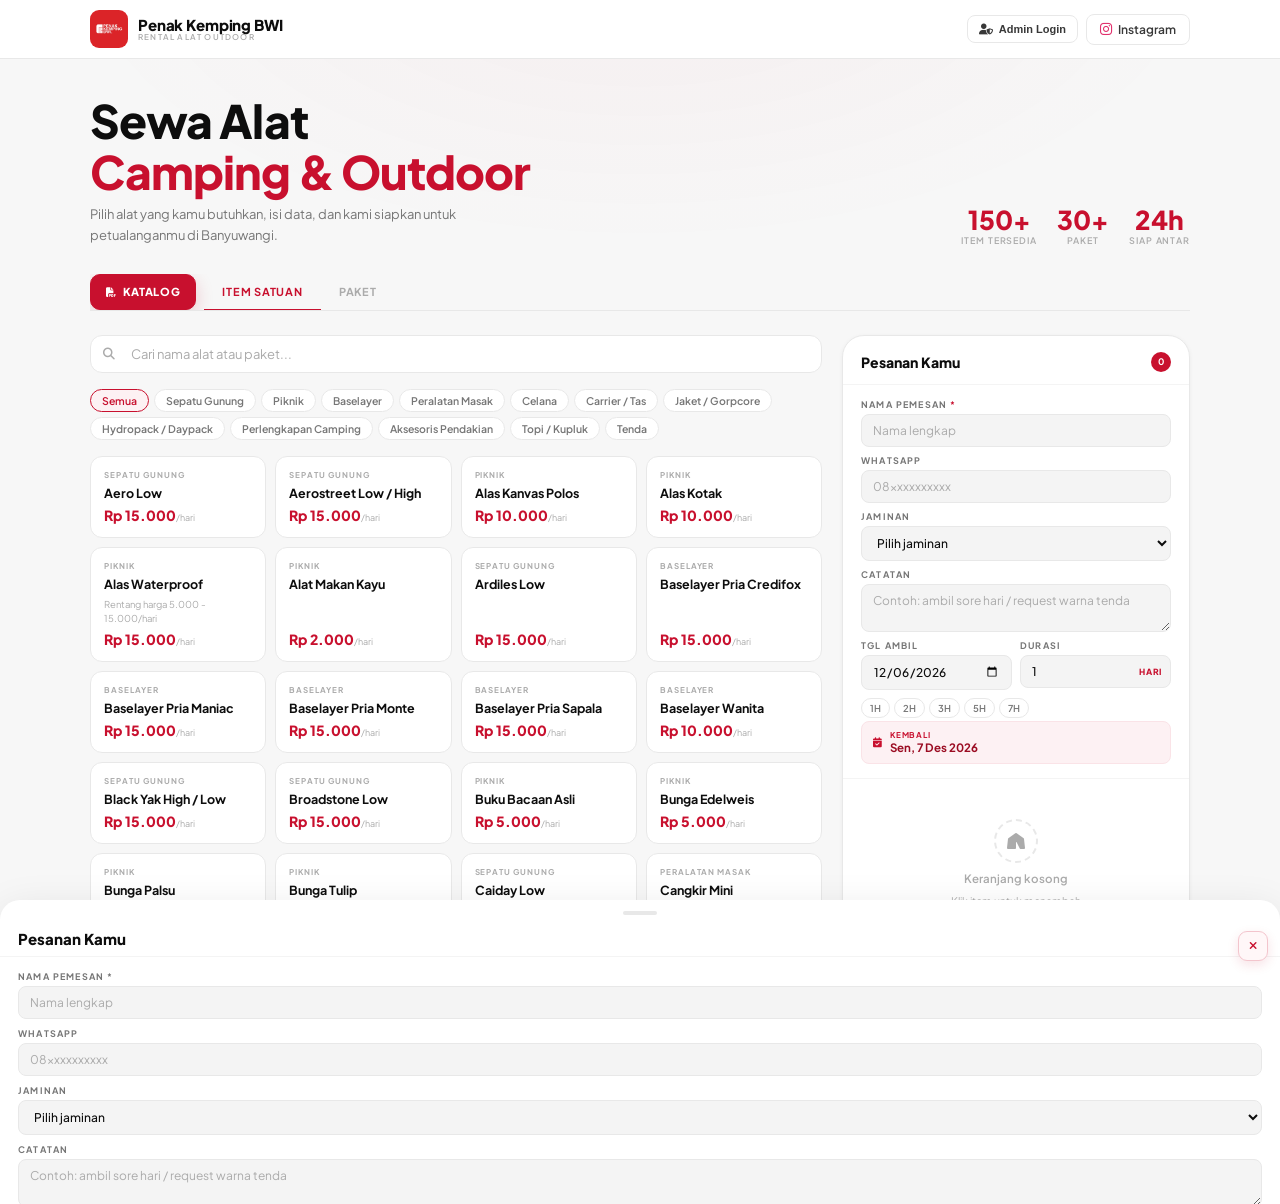
==== commit 475e8adf: "update" ====
--- a/index.html
+++ b/index.html
@@ -47,9 +47,9 @@
     </a>
     <div class="hdr-actions">
       <button class="hdr-admin" id="adminAuthBtn" onclick="handleAdminAuth()"><i class="fas fa-user-shield"></i><span>Admin Login</span></button>
-      <a class="hdr-wa" href="https://wa.me/6281333758178" target="_blank">
-        <i class="fab fa-whatsapp"></i>
-        <span>Hubungi Kami</span>
+      <a class="hdr-wa" href="https://www.instagram.com/penakkemping/" target="_blank" rel="noopener noreferrer">
+        <i class="fab fa-instagram"></i>
+        <span>Instagram</span>
       </a>
     </div>
   </div>
--- a/style.css
+++ b/style.css
@@ -58,7 +58,7 @@
 .hdr-admin:hover{background:var(--line-l)}
 .hdr-wa{display:flex;align-items:center;gap:6px;padding:7px 13px;background:var(--white);border:1px solid var(--line);border-radius:var(--r-sm);font-size:12px;font-weight:600;color:var(--ink-2);text-decoration:none;transition:var(--t)}
 .hdr-wa:hover{background:var(--line-l)}
-.hdr-wa i{color:#25D366;font-size:14px}
+.hdr-wa i{color:#E1306C;font-size:14px}
 
 /* HERO */
 .hero{position:relative;z-index:1;max-width:1140px;margin:0 auto;padding:36px 20px 28px;display:flex;align-items:flex-end;justify-content:space-between;gap:16px;flex-wrap:wrap}
@@ -418,6 +418,7 @@
 .cs-footer{padding:12px 18px;border-top:1px solid var(--line-l);position:relative;z-index:15;background:var(--white);box-shadow:0 -8px 18px rgba(255,255,255,0.95);flex-shrink:0}
 .cs-action-row{display:grid;grid-template-columns:1fr 1fr;gap:8px;margin-top:8px}
 .cs-action-row .btn-order{margin-top:0;padding:11px 12px;font-size:12px;justify-content:center}
+.cs-action-row .btn-order-full{grid-column:1 / -1}
 .btn-order-db{background:#fff4f6;color:var(--red);border:1px solid #ffd8df;box-shadow:none}
 .btn-order-db:hover{background:#ffeef2;color:var(--red-d);border-color:#ffccd7}
 .btn-order-back{margin-bottom:8px;background:#fff4f6;color:var(--red);border:1px solid #ffd5de;box-shadow:none}
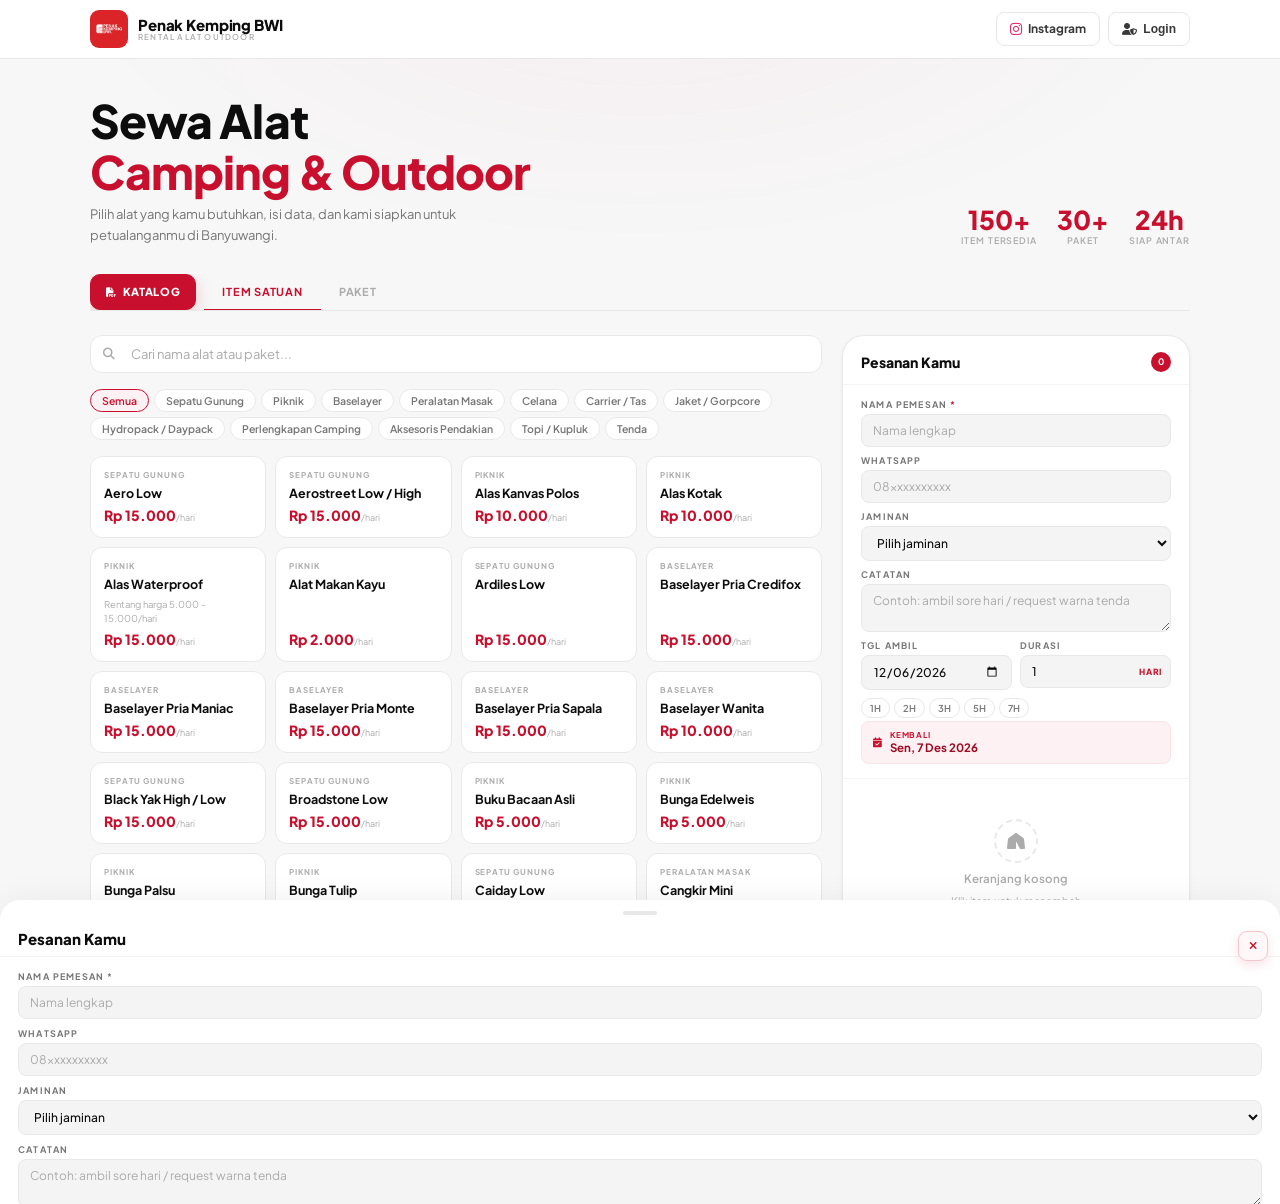
==== commit 1f42af59: "update" ====
--- a/index.html
+++ b/index.html
@@ -46,11 +46,11 @@
       </div>
     </a>
     <div class="hdr-actions">
-      <button class="hdr-admin" id="adminAuthBtn" onclick="handleAdminAuth()"><i class="fas fa-user-shield"></i><span>Admin Login</span></button>
       <a class="hdr-wa" href="https://www.instagram.com/penakkemping/" target="_blank" rel="noopener noreferrer">
         <i class="fab fa-instagram"></i>
         <span>Instagram</span>
       </a>
+      <button class="hdr-admin" id="adminAuthBtn" onclick="handleAdminAuth()"><i class="fas fa-user-shield"></i><span>Login</span></button>
     </div>
   </div>
 </header>
--- a/style.css
+++ b/style.css
@@ -54,9 +54,8 @@
 .logo-main{font-size:15px;font-weight:800;color:var(--ink);letter-spacing:-0.01em;line-height:1}
 .logo-sub{font-size:8px;font-weight:600;letter-spacing:0.15em;text-transform:uppercase;color:var(--ink-4);line-height:1}
 .hdr-actions{display:flex;align-items:center;gap:8px}
-.hdr-admin{display:flex;align-items:center;gap:6px;padding:7px 11px;background:var(--white);border:1px solid var(--line);border-radius:var(--r-sm);font-size:11px;font-weight:700;color:var(--ink-2);cursor:pointer;transition:var(--t)}
+.hdr-admin,.hdr-wa{display:flex;align-items:center;justify-content:center;gap:6px;min-height:34px;padding:7px 13px;background:var(--white);border:1px solid var(--line);border-radius:var(--r-sm);font-size:12px;font-weight:700;color:var(--ink-2);cursor:pointer;transition:var(--t);line-height:1;text-decoration:none}
 .hdr-admin:hover{background:var(--line-l)}
-.hdr-wa{display:flex;align-items:center;gap:6px;padding:7px 13px;background:var(--white);border:1px solid var(--line);border-radius:var(--r-sm);font-size:12px;font-weight:600;color:var(--ink-2);text-decoration:none;transition:var(--t)}
 .hdr-wa:hover{background:var(--line-l)}
 .hdr-wa i{color:#E1306C;font-size:14px}
 
@@ -497,8 +496,7 @@
   .logo-main{font-size:13px}
   .logo-sub{font-size:7px}
   .hdr-actions{gap:6px}
-  .hdr-admin{padding:6px 9px;font-size:10px}
-  .hdr-wa{padding:6px 10px;font-size:11px}
+  .hdr-admin,.hdr-wa{min-height:32px;padding:6px 11px;font-size:11px}
   .wrap{padding:0 14px 86px}
   .mob-bar{padding:9px 12px;gap:8px}
   .mob-total-amt{font-size:17px}
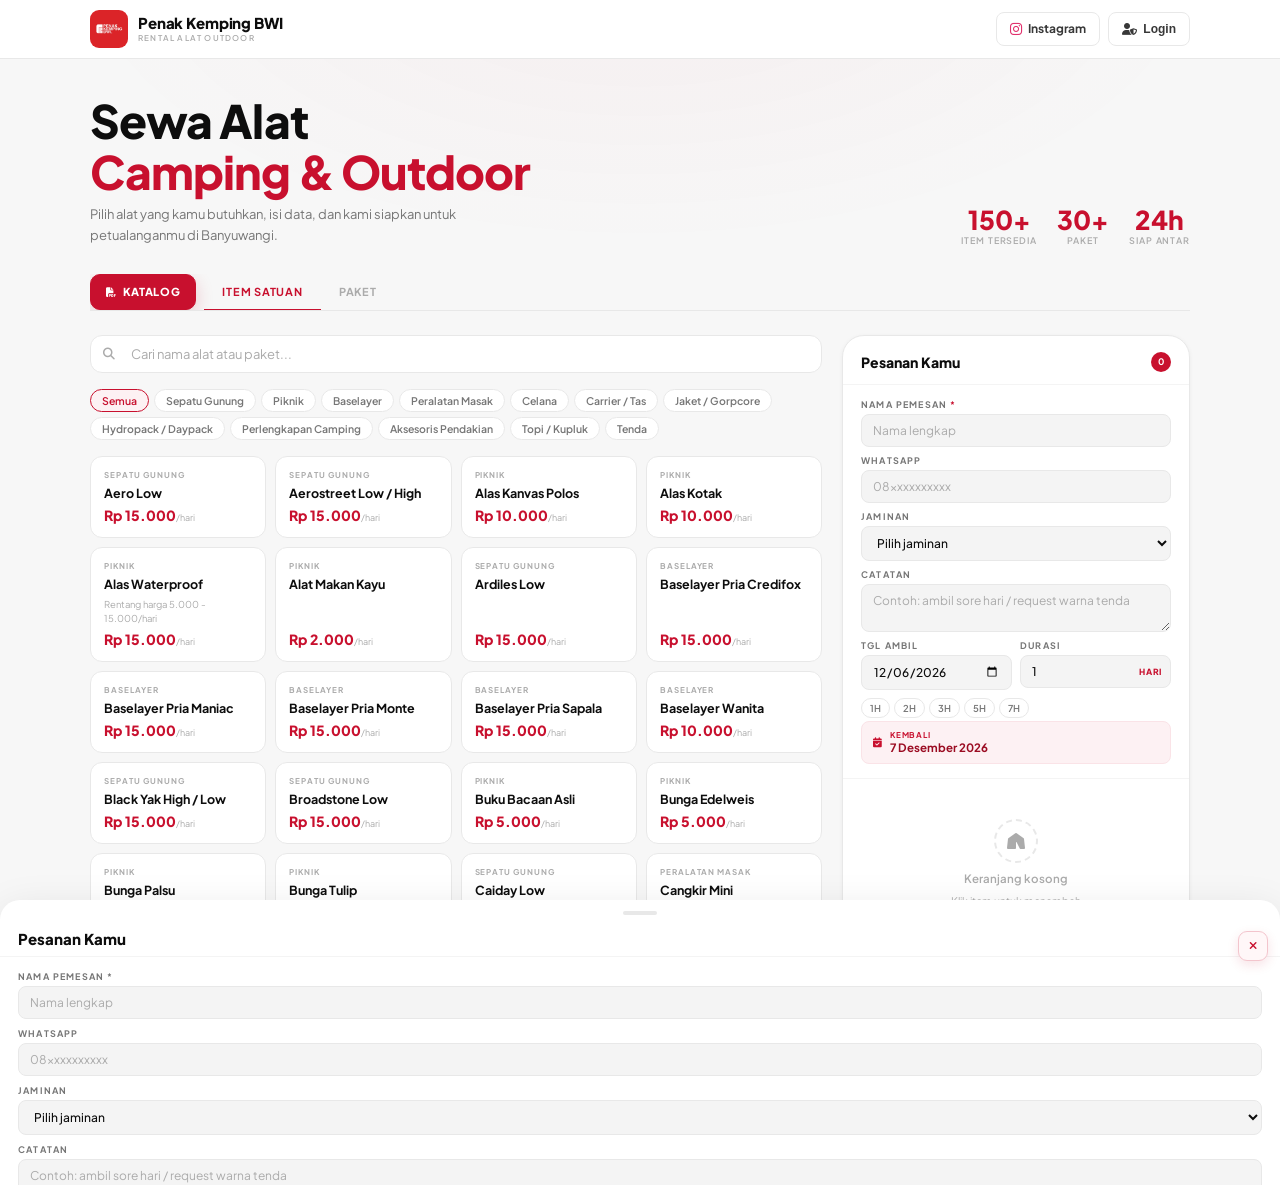
==== commit 8d5c3ebb: "update" ====
--- a/index.html
+++ b/index.html
@@ -3,7 +3,7 @@
 <head>
 <meta charset="UTF-8">
 <meta name="viewport" content="width=device-width, initial-scale=1.0, maximum-scale=1.0, user-scalable=no">
-<title>Penak Kemping BWI - Pesan Alat</title><meta name="theme-color" content="#C8102E">
+<title>PenakKemping - Penak Kemping BWI</title><meta name="theme-color" content="#C8102E">
 <script>
   // Early bridge to avoid stale inline handler errors during initial parse/load.
   window.__pkbAdminLoginBridge = window.__pkbAdminLoginBridge || function () {
@@ -24,10 +24,10 @@
 </script>
 <meta name="apple-mobile-web-app-capable" content="yes">
 <meta name="apple-mobile-web-app-status-bar-style" content="default">
-<meta name="apple-mobile-web-app-title" content="PKB Admin">
+<meta name="apple-mobile-web-app-title" content="PenakKemping">
 <link rel="manifest" href="manifest.json">
 <link rel="apple-touch-icon" href="icons/apple-touch-icon.png">
-<link rel="icon" type="image/jpeg" href="[data-uri]">
+<link rel="icon" type="image/png" href="favicon.png">
 <link rel="preconnect" href="https://fonts.googleapis.com">
 <link rel="preconnect" href="https://fonts.gstatic.com" crossorigin>
 <link href="https://fonts.googleapis.com/css2?family=Plus+Jakarta+Sans:wght@300;400;500;600;700;800&display=swap" rel="stylesheet">
@@ -158,14 +158,13 @@
         </div>
         <div class="panel-footer" id="panelFooterD">
           <div class="sum-line"><span class="sum-line-k">Subtotal/hari</span><span class="sum-line-v" id="subtotalD">Rp 0</span></div>
-          <div class="sum-line"><span class="sum-line-k">x <span id="durInfoD">1</span> hari</span><span class="sum-line-v" id="totalPerHariD">Rp 0</span></div>
           <div class="sum-total-line">
-            <span class="sum-total-k">Total</span>
+            <span class="sum-total-k">Total <span class="sum-total-mini">(x<span id="durInfoD">1</span> hari)</span></span>
             <span class="sum-total-v" id="grandTotalD">Rp 0</span>
           </div>
           <button class="btn-db-act" id="btnDbEntryD" onclick="masukDatabaseOrder()"><i class="fas fa-database"></i> Masuk Database</button>
           <button class="btn-order" id="btnOrderD" onclick="tampilRingkasan()">
-            <i class="fas fa-shopping-bag"></i> Lihat Keranjang
+            <i class="fas fa-shopping-bag"></i> Buat Pesanan
           </button>
         </div>
       </div>
@@ -215,8 +214,6 @@
         <button class="admin-btn" onclick="resetAdminFilters()">Reset Filter</button>
       </div>
     </div>
-    <div class="admin-period-meta" id="adminPeriodMeta">Menampilkan semua data order.</div>
-
     <div class="admin-recap">
       <div class="admin-recap-card">
         <div class="admin-recap-label" id="recapOrderLabel">Order Hari Ini</div>
@@ -492,8 +489,7 @@
       </table>
       <div class="rcpt-totals">
         <div class="rt-row"><span class="rt-k">Subtotal/hari</span><span class="rt-v" id="rcptSubtotal">-</span></div>
-        <div class="rt-row"><span class="rt-k">Durasi <span id="rcptDurRow">1</span> hari</span><span class="rt-v" id="rcptHariTotal">-</span></div>
-        <div class="rt-row total"><span class="rt-k">Total Semua</span><span class="rt-v" id="rcptGrandTotal">-</span></div>
+        <div class="rt-row total"><span class="rt-k">Total Semua <span class="rt-k-mini">(x<span id="rcptDurRow">1</span> hari)</span></span><span class="rt-v" id="rcptGrandTotal">-</span></div>
       </div>
     </div>
     <div class="rcpt-footer">
@@ -502,7 +498,7 @@
     </div>
     <div class="modal-actions">
       <button class="btn-act btn-close" onclick="tutupModal()"><i class="fas fa-times"></i> Tutup</button>
-      <button class="btn-act btn-print-act" onclick="window.print()"><i class="fas fa-print"></i> Cetak</button>
+      <button class="btn-act btn-print-act" id="btnPrintAct" onclick="window.print()"><i class="fas fa-print"></i> Cetak</button>
       <button class="btn-act btn-wa-act" onclick="kirimWA()"><i class="fab fa-whatsapp"></i> Kirim WA</button>
     </div>
   </div>
--- a/style.css
+++ b/style.css
@@ -48,11 +48,11 @@
 /* HEADER */
 header{position:sticky;top:0;z-index:100;background:rgba(255,255,255,0.95);backdrop-filter:blur(20px);-webkit-backdrop-filter:blur(20px);border-bottom:1px solid var(--line)}
 .hdr{max-width:1140px;margin:0 auto;padding:0 20px;height:58px;display:flex;align-items:center;justify-content:space-between}
-.logo{display:flex;align-items:center;gap:10px;text-decoration:none}
+.logo{display:flex;align-items:center;gap:10px;text-decoration:none;padding:4px 0}
 .logo-img{width:38px;height:38px;border-radius:9px;object-fit:cover;flex-shrink:0}
-.logo-txt{display:flex;flex-direction:column;gap:1px}
-.logo-main{font-size:15px;font-weight:800;color:var(--ink);letter-spacing:-0.01em;line-height:1}
-.logo-sub{font-size:8px;font-weight:600;letter-spacing:0.15em;text-transform:uppercase;color:var(--ink-4);line-height:1}
+.logo-txt{display:flex;flex-direction:column;gap:2px;justify-content:center}
+.logo-main{font-size:15px;font-weight:800;color:var(--ink);letter-spacing:-0.01em;line-height:1.1}
+.logo-sub{font-size:8px;font-weight:600;letter-spacing:0.15em;text-transform:uppercase;color:var(--ink-4);line-height:1.15}
 .hdr-actions{display:flex;align-items:center;gap:8px}
 .hdr-admin,.hdr-wa{display:flex;align-items:center;justify-content:center;gap:6px;min-height:34px;padding:7px 13px;background:var(--white);border:1px solid var(--line);border-radius:var(--r-sm);font-size:12px;font-weight:700;color:var(--ink-2);cursor:pointer;transition:var(--t);line-height:1;text-decoration:none}
 .hdr-admin:hover{background:var(--line-l)}
@@ -151,6 +151,7 @@
 .item-grid{display:grid;grid-template-columns:repeat(auto-fill,minmax(170px,1fr));gap:9px}
 .item-card{background:var(--white);border:1px solid var(--line);border-radius:var(--r);padding:13px;cursor:pointer;transition:var(--t);display:flex;flex-direction:column;gap:5px;position:relative;overflow:hidden}
 .item-card.animate-in{animation:fadeUp 0.3s ease both}
+.item-card.tap-pop{animation:tapPop .18s var(--ease)}
 .item-card:hover{border-color:var(--red-pale);box-shadow:var(--sh-md);transform:translateY(-1px)}
 .item-card.in-cart{border-color:var(--red);background:var(--red-mist)}
 .item-card.unavailable{cursor:not-allowed;opacity:0.62;background:#fafafa;border-color:#e5e5e5}
@@ -267,16 +268,22 @@
 .rcpt-lbl{font-size:8.5px;color:rgba(255,255,255,0.4);letter-spacing:0.12em;text-transform:uppercase;margin-bottom:2px}
 .rcpt-ttl{font-size:22px;font-weight:800;color:white}
 .rcpt-order-num{display:inline-flex;align-items:center;gap:5px;padding:3px 10px;background:rgba(200,16,46,0.3);border:1px solid rgba(200,16,46,0.5);border-radius:99px;font-size:10px;font-weight:700;color:white;margin-top:5px}
+#rcptOrderCode{display:none!important}
 .rcpt-dt{font-size:10.5px;color:rgba(255,255,255,0.45);text-align:right}
 .rcpt-body{padding:22px 28px}
-.rcpt-info-grid{display:grid;grid-template-columns:1fr 1fr;gap:18px;margin-bottom:18px}
+.rcpt-info-grid{display:grid;grid-template-columns:minmax(0,1.2fr) auto;gap:16px;margin-bottom:18px;align-items:start}
 .ris-label{font-size:8.5px;font-weight:700;letter-spacing:0.14em;text-transform:uppercase;color:var(--ink-4);margin-bottom:6px}
 .ris-name{font-size:15px;font-weight:800;color:var(--ink);margin-bottom:3px}
 .ris-row{font-size:11px;color:var(--ink-3);margin-bottom:2px;display:flex;align-items:center;gap:5px}
 .ris-row i{color:var(--red);font-size:9px;width:10px}
 .rcpt-db-pill{margin-left:auto;display:none;align-items:center;padding:2px 7px;border-radius:99px;font-size:7.5px;font-weight:800;letter-spacing:0.06em;text-transform:uppercase;background:#eefaf0;color:#157a2d;border:1px solid #cfead4;line-height:1}
-.ris-period{text-align:right}
-.ris-dur-pill{display:inline-flex;align-items:center;gap:5px;padding:4px 10px;background:var(--ink);color:white;border-radius:99px;font-size:9.5px;font-weight:700;margin-top:5px}
+.ris-period{text-align:right;justify-self:end;display:flex;flex-direction:column;align-items:flex-end;gap:3px;min-width:212px}
+.ris-period .ris-label{margin-bottom:4px}
+.ris-period .ris-row{margin-bottom:0;justify-content:flex-end;line-height:1.3}
+.ris-period .ris-row span{display:inline-flex;align-items:baseline;gap:3px}
+.ris-period .ris-row strong{font-weight:700;color:var(--ink-2)}
+.ris-dur-pill{display:inline-flex;align-items:center;gap:4px;padding:3px 9px;background:rgba(17,17,17,0.92);color:rgba(255,255,255,0.92);border-radius:99px;font-size:8.8px;font-weight:700;margin-top:4px;border:1px solid rgba(255,255,255,0.12)}
+.ris-dur-pill i{font-size:7.2px;opacity:0.92}
 .rcpt-tbl{width:100%;border-collapse:collapse;margin-bottom:16px}
 .rcpt-tbl th{padding:5px 0;font-size:8px;font-weight:700;letter-spacing:0.12em;text-transform:uppercase;color:var(--ink-4);border-bottom:1px solid var(--line);text-align:left}
 .rcpt-tbl th:not(:first-child){text-align:center}
@@ -293,6 +300,7 @@
 .rt-row.total{margin-top:9px;padding-top:9px;border-top:1px solid var(--line)}
 .rt-row.total .rt-k{font-size:11px;font-weight:800;color:var(--ink);text-transform:uppercase;letter-spacing:0.06em}
 .rt-row.total .rt-v{font-size:20px;font-weight:800;color:var(--red)}
+.rt-k-mini{font-size:9px;font-weight:700;letter-spacing:0;text-transform:none;color:var(--ink-4);margin-left:4px}
 .rcpt-footer{padding:12px 28px;background:var(--line-l);border-top:1px solid var(--line);text-align:center}
 .rcpt-footer p{font-size:9.5px;color:var(--ink-4);font-style:italic}
 .modal-actions{padding:11px 28px 14px;background:var(--white);border-top:1px solid var(--line-l);display:flex;justify-content:flex-end;gap:7px;flex-wrap:wrap}
@@ -301,6 +309,7 @@
 .btn-close:hover{background:var(--line-l)}
 .btn-print-act{border:1px solid var(--ink);background:var(--ink);color:white}
 .btn-print-act:hover{background:#1e1e1e}
+#btnPrintAct{display:none}
 .btn-wa-act{border:1px solid #25D366;background:#25D366;color:white}
 .btn-wa-act:hover{background:#1db955}
 .btn-db-act{width:100%;padding:10px;border:1px solid var(--red-pale);background:var(--red-mist);color:var(--red);border-radius:var(--r);font-family:var(--fb);font-size:11.5px;font-weight:700;letter-spacing:0.03em;cursor:pointer;transition:var(--t);display:none;align-items:center;justify-content:center;gap:6px;margin-bottom:8px}
@@ -434,10 +443,11 @@
 
 /* ANIMATIONS */
 @keyframes fadeUp{from{opacity:0;transform:translateY(8px)}to{opacity:1;transform:translateY(0)}}
+@keyframes tapPop{0%{transform:scale(1)}40%{transform:scale(.975)}100%{transform:scale(1)}}
 
 /* PRINT */
 @media print{
-  @page{size:A5 portrait;margin:4mm}
+  @page{size:A5 portrait;margin:7mm}
   html,body{margin:0!important;padding:0!important;background:#fff!important;overflow:visible!important;height:auto!important;-webkit-print-color-adjust:exact;print-color-adjust:exact}
   body{display:block!important}
   body>:not(#modalRingkasan){display:none!important}
@@ -445,37 +455,37 @@
   #modalRingkasan{display:block!important;position:static!important;inset:auto!important;width:100%!important;min-height:0!important;height:auto!important;background:#fff!important;padding:0!important;margin:0!important;overflow:visible!important;backdrop-filter:none!important;-webkit-backdrop-filter:none!important}
   #modalRingkasan .modal{display:block!important;width:100%!important;max-width:none!important;margin:0!important;overflow:visible!important;box-shadow:none!important;border-radius:0!important;border:none!important;animation:none!important;page-break-inside:avoid!important;break-inside:avoid!important}
   #modalRingkasan .modal-actions{display:none!important}
-  #modalRingkasan .rcpt-hdr{padding:14px 15px 12px!important;background:#111!important;color:#fff!important;-webkit-print-color-adjust:exact;print-color-adjust:exact}
+  #modalRingkasan .rcpt-hdr{padding:18px 18px 14px!important;background:#111!important;color:#fff!important;-webkit-print-color-adjust:exact;print-color-adjust:exact}
   #modalRingkasan .rcpt-hdr::before{top:-22px!important;right:-20px!important;width:70px!important;height:70px!important;background:rgba(200,16,46,0.24)!important}
   #modalRingkasan .rcpt-hdr::after{display:none!important}
   #modalRingkasan .rcpt-brand{gap:8px!important;margin-bottom:10px!important}
-  #modalRingkasan .rcpt-logo-img{width:27px!important;height:27px!important;border-radius:6px!important}
-  #modalRingkasan .rcpt-bn{font-size:12.5px!important;line-height:1.15!important}
-  #modalRingkasan .rcpt-bs{font-size:7.8px!important}
-  #modalRingkasan .rcpt-lbl{font-size:7.1px!important;margin-bottom:1px!important}
-  #modalRingkasan .rcpt-ttl{font-size:16px!important;line-height:1.1!important}
-  #modalRingkasan .rcpt-order-num{font-size:8.4px!important;padding:2px 8px!important;margin-top:4px!important}
-  #modalRingkasan .rcpt-dt{font-size:8.6px!important}
-  #modalRingkasan .rcpt-body{padding:12px 15px 10px!important}
-  #modalRingkasan .rcpt-info-grid{grid-template-columns:1fr 1fr!important;gap:12px!important;margin-bottom:10px!important}
-  #modalRingkasan .ris-period{text-align:right!important}
-  #modalRingkasan .ris-label{font-size:7.4px!important;margin-bottom:4px!important}
-  #modalRingkasan .ris-name{font-size:12.8px!important;margin-bottom:2px!important}
-  #modalRingkasan .ris-row{font-size:9.4px!important;margin-bottom:1px!important;gap:4px!important;line-height:1.25!important}
+  #modalRingkasan .rcpt-logo-img{width:30px!important;height:30px!important;border-radius:6px!important}
+  #modalRingkasan .rcpt-bn{font-size:13.5px!important;line-height:1.2!important}
+  #modalRingkasan .rcpt-bs{font-size:8.3px!important}
+  #modalRingkasan .rcpt-lbl{font-size:7.8px!important;margin-bottom:2px!important}
+  #modalRingkasan .rcpt-ttl{font-size:18px!important;line-height:1.15!important}
+  #modalRingkasan .rcpt-order-num{font-size:9.2px!important;padding:2px 8px!important;margin-top:4px!important}
+  #modalRingkasan .rcpt-dt{font-size:9px!important}
+  #modalRingkasan .rcpt-body{padding:14px 18px 12px!important}
+  #modalRingkasan .rcpt-info-grid{grid-template-columns:minmax(0,1.18fr) auto!important;gap:10px!important;margin-bottom:10px!important}
+  #modalRingkasan .ris-period{text-align:right!important;min-width:190px!important;gap:2px!important}
+  #modalRingkasan .ris-label{font-size:8px!important;margin-bottom:4px!important}
+  #modalRingkasan .ris-name{font-size:13.4px!important;margin-bottom:2px!important}
+  #modalRingkasan .ris-row{font-size:10px!important;margin-bottom:1px!important;gap:4px!important;line-height:1.28!important}
   #modalRingkasan .ris-row i{font-size:7.5px!important;width:8px!important}
   #modalRingkasan .rcpt-db-pill{font-size:6.9px!important;padding:2px 6px!important}
-  #modalRingkasan .ris-dur-pill{padding:2px 7px!important;margin-top:4px!important;font-size:8px!important;background:#f2f2f2!important;color:#111!important;border:1px solid #dedede!important}
+  #modalRingkasan .ris-dur-pill{padding:2px 6px!important;margin-top:3px!important;font-size:7.5px!important;background:#f6f6f6!important;color:#222!important;border:1px solid #dedede!important}
   #modalRingkasan .rcpt-tbl{margin-bottom:9px!important}
-  #modalRingkasan .rcpt-tbl th{padding:3px 0!important;font-size:6.9px!important;letter-spacing:0.08em!important}
-  #modalRingkasan .rcpt-tbl td{padding:4px 0!important;font-size:9.4px!important;line-height:1.25!important}
+  #modalRingkasan .rcpt-tbl th{padding:4px 0!important;font-size:7.4px!important;letter-spacing:0.08em!important}
+  #modalRingkasan .rcpt-tbl td{padding:5px 0!important;font-size:10px!important;line-height:1.3!important}
   #modalRingkasan .rcpt-tbl tr{page-break-inside:avoid!important;break-inside:avoid!important}
   #modalRingkasan .rcpt-totals{padding-top:7px!important}
   #modalRingkasan .rt-row{margin-bottom:3px!important}
-  #modalRingkasan .rt-k{font-size:9.4px!important}
-  #modalRingkasan .rt-v{font-size:9.8px!important}
+  #modalRingkasan .rt-k{font-size:10px!important}
+  #modalRingkasan .rt-v{font-size:10.4px!important}
   #modalRingkasan .rt-row.total{margin-top:7px!important;padding-top:7px!important}
-  #modalRingkasan .rt-row.total .rt-k{font-size:9.6px!important}
-  #modalRingkasan .rt-row.total .rt-v{font-size:16px!important}
+  #modalRingkasan .rt-row.total .rt-k{font-size:10px!important}
+  #modalRingkasan .rt-row.total .rt-v{font-size:18px!important}
   #modalRingkasan .rcpt-footer{padding:7px 15px!important;background:#fafafa!important}
   #modalRingkasan .rcpt-footer p{font-size:8.1px!important;line-height:1.35!important;margin:0!important}
   #modalRingkasan .rcpt-footer p+p{margin-top:2px!important}
@@ -493,8 +503,10 @@
 }
 @media(max-width:600px){
   .hdr{padding:0 14px}
+  .logo{padding:5px 0}
   .logo-main{font-size:13px}
-  .logo-sub{font-size:7px}
+  .logo-sub{font-size:7px;line-height:1.2}
+  .logo-txt{gap:2px}
   .hdr-actions{gap:6px}
   .hdr-admin,.hdr-wa{min-height:32px;padding:6px 11px;font-size:11px}
   .wrap{padding:0 14px 86px}
@@ -521,7 +533,8 @@
   .rcpt-body{padding:16px}
   .rcpt-hdr{padding:20px 16px 16px}
   .rcpt-info-grid{grid-template-columns:1fr;gap:12px}
-  .ris-period{text-align:left}
+  .ris-period{text-align:left;justify-self:stretch;align-items:flex-start;min-width:0;gap:4px}
+  .ris-period .ris-row{justify-content:flex-start}
   .rcpt-footer{padding:10px 16px}
   .admin-form-grid{grid-template-columns:1fr}
   .admin-filter-row{grid-template-columns:1fr}
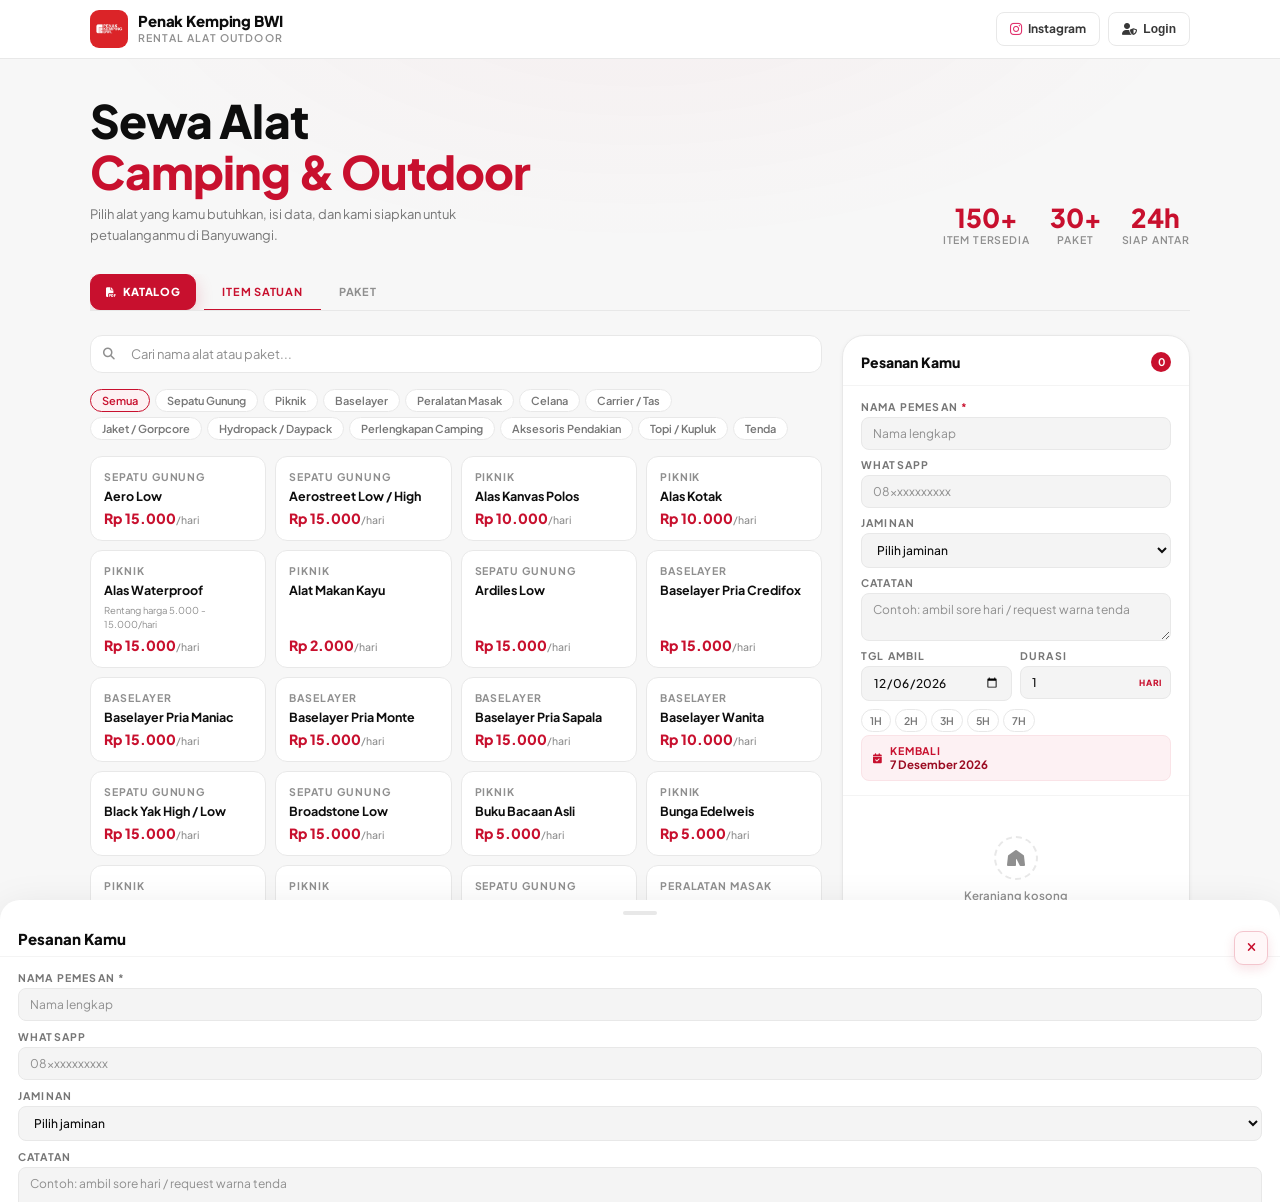
==== commit 2a39b391: "update" ====
--- a/index.html
+++ b/index.html
@@ -525,38 +525,8 @@
 </div>
 <div class="toast" id="toast"><i class="fas fa-circle-check"></i><span id="toastMsg">-</span></div>
 
-<script>
-  // Fallback handler for cached onclick references from older HTML/JS versions.
-  window.__pkbAdminLoginBridge = window.__pkbAdminLoginBridge || function () {
-    if (typeof window.submitAdminLogin === 'function') return window.submitAdminLogin();
-    if (typeof window.toast === 'function') window.toast('Script admin belum termuat. Refresh dulu (Ctrl+F5).');
-  };
-  window.loginAdminIn_ = window.loginAdminIn_ || window.__pkbAdminLoginBridge;
-  window.loginAdminIn = window.loginAdminIn || window.__pkbAdminLoginBridge;
-  window.loginAdmin = window.loginAdmin || window.__pkbAdminLoginBridge;
-  window.loginAdminin_ = window.loginAdminin_ || window.__pkbAdminLoginBridge;
-  window.loginAdminin = window.loginAdminin || window.__pkbAdminLoginBridge;
-  // Force-bind login actions to prevent stale inline handler names from cache.
-  (function () {
-    var loginBtn = document.querySelector('#modalAdminLogin .btn-print-act');
-    if (loginBtn) {
-      loginBtn.onclick = function (ev) {
-        if (ev && typeof ev.preventDefault === 'function') ev.preventDefault();
-        return window.__pkbAdminLoginBridge();
-      };
-    }
-    var passInput = document.getElementById('adminPassword');
-    if (passInput) {
-      passInput.onkeydown = function (ev) {
-        if (ev && ev.key === 'Enter') {
-          if (typeof ev.preventDefault === 'function') ev.preventDefault();
-          return window.__pkbAdminLoginBridge();
-        }
-      };
-    }
-  })();
-</script>
 <script src="script.js"></script>
 <script src="admin.js"></script>
 </body>
 </html>
+
--- a/style.css
+++ b/style.css
@@ -7,7 +7,7 @@
   --ink: #0D0D0D;
   --ink-2: #383838;
   --ink-3: #767676;
-  --ink-4: #ABABAB;
+  --ink-4: #8F8F8F;
   --line: #E8E8E8;
   --line-l: #F4F4F4;
   --white: #FFFFFF;
@@ -52,7 +52,7 @@
 .logo-img{width:38px;height:38px;border-radius:9px;object-fit:cover;flex-shrink:0}
 .logo-txt{display:flex;flex-direction:column;gap:2px;justify-content:center}
 .logo-main{font-size:15px;font-weight:800;color:var(--ink);letter-spacing:-0.01em;line-height:1.1}
-.logo-sub{font-size:8px;font-weight:600;letter-spacing:0.15em;text-transform:uppercase;color:var(--ink-4);line-height:1.15}
+.logo-sub{font-size:10.5px;font-weight:600;letter-spacing:0.11em;text-transform:uppercase;color:var(--ink-4);line-height:1.2}
 .hdr-actions{display:flex;align-items:center;gap:8px}
 .hdr-admin,.hdr-wa{display:flex;align-items:center;justify-content:center;gap:6px;min-height:34px;padding:7px 13px;background:var(--white);border:1px solid var(--line);border-radius:var(--r-sm);font-size:12px;font-weight:700;color:var(--ink-2);cursor:pointer;transition:var(--t);line-height:1;text-decoration:none}
 .hdr-admin:hover{background:var(--line-l)}
@@ -67,7 +67,7 @@
 .hero-stats{display:flex;gap:20px;flex-shrink:0}
 .stat{text-align:center}
 .stat-n{font-size:26px;font-weight:800;color:var(--red);line-height:1}
-.stat-l{font-size:9px;font-weight:600;letter-spacing:0.1em;text-transform:uppercase;color:var(--ink-4);margin-top:2px}
+.stat-l{font-size:10.5px;font-weight:600;letter-spacing:0.08em;text-transform:uppercase;color:var(--ink-4);margin-top:2px}
 
 /* MAIN */
 .wrap{position:relative;z-index:1;max-width:1140px;margin:0 auto;padding:0 20px 100px}
@@ -75,7 +75,7 @@
 /* TAB */
 .tab-nav{display:flex;gap:0;border-bottom:1px solid var(--line);margin-bottom:24px;overflow-x:auto;scrollbar-width:none}
 .tab-nav::-webkit-scrollbar{display:none}
-.tab-btn{padding:11px 18px;font-family:var(--fb);font-size:11px;font-weight:700;letter-spacing:0.07em;text-transform:uppercase;color:var(--ink-4);background:none;border:none;border-bottom:2px solid transparent;cursor:pointer;transition:var(--t);white-space:nowrap;margin-bottom:-1px;text-decoration:none;display:inline-flex;align-items:center}
+.tab-btn{padding:11px 18px;font-family:var(--fb);font-size:11px;font-weight:700;letter-spacing:0.07em;text-transform:uppercase;color:var(--ink-4);background:none;border:none;border-bottom:2px solid transparent;cursor:pointer;transition:var(--t);white-space:nowrap;margin-bottom:-1px;text-decoration:none;display:inline-flex;align-items:center;min-height:36px}
 .tab-btn:focus-visible{outline:none;box-shadow:inset 0 -2px 0 var(--red)}
 .tab-btn.active{color:var(--red);border-bottom-color:var(--red)}
 .tab-btn:hover:not(.active){color:var(--ink-2)}
@@ -106,7 +106,7 @@
   border:1px solid var(--line);
   background:var(--white);
   border-radius:99px;
-  font-size:10.5px;
+  font-size:11px;
   font-weight:600;
   color:var(--ink-3);
   cursor:pointer;
@@ -156,24 +156,24 @@
 .item-card.in-cart{border-color:var(--red);background:var(--red-mist)}
 .item-card.unavailable{cursor:not-allowed;opacity:0.62;background:#fafafa;border-color:#e5e5e5}
 .item-card.unavailable:hover{box-shadow:none;transform:none}
-.item-stock-tag{position:absolute;left:9px;top:9px;padding:2px 6px;border-radius:99px;font-size:8px;font-weight:800;letter-spacing:0.06em;text-transform:uppercase}
+.item-stock-tag{position:absolute;left:9px;top:9px;padding:2px 6px;border-radius:99px;font-size:10.5px;font-weight:800;letter-spacing:0.04em;text-transform:uppercase}
 .item-stock-tag.habis{background:#ffe3e8;color:#bf0f2c;border:1px solid #ffd1da}
 .item-stock-tag.maintenance{background:#fff3d7;color:#975d00;border:1px solid #ffe3a4}
 .item-card.in-cart::after{content:"\f00c";font-family:"Font Awesome 6 Free";font-weight:900;position:absolute;top:8px;right:8px;width:17px;height:17px;background:var(--red);color:white;border-radius:50%;font-size:7px;display:flex;align-items:center;justify-content:center;text-align:center;line-height:17px}
-.item-cat-badge{font-size:8px;font-weight:700;letter-spacing:0.12em;text-transform:uppercase;color:var(--ink-4)}
+.item-cat-badge{font-size:10.5px;font-weight:700;letter-spacing:0.09em;text-transform:uppercase;color:var(--ink-4)}
 .item-name{font-size:12.5px;font-weight:700;color:var(--ink);line-height:1.3}
 .item-price{font-size:14px;font-weight:800;color:var(--red);margin-top:auto}
-.item-price-sub{font-size:9px;font-weight:400;color:var(--ink-4)}
-.item-pkg-badge{font-size:8.5px;font-weight:700;letter-spacing:0.05em;color:white;background:var(--red);padding:2px 7px;border-radius:99px;display:inline-block;width:fit-content}
+.item-price-sub{font-size:10.5px;font-weight:500;color:var(--ink-4)}
+.item-pkg-badge{font-size:10.5px;font-weight:700;letter-spacing:0.04em;color:white;background:var(--red);padding:3px 8px;border-radius:99px;display:inline-block;width:fit-content}
 .no-results{grid-column:1/-1;text-align:center;padding:48px 0;color:var(--ink-4);font-size:13px}
 .no-results i{font-size:26px;display:block;margin-bottom:10px;color:var(--line)}
 
 /* ORDER PANEL */
 .order-panel{background:var(--white);border:1px solid var(--line);border-radius:var(--r-xl);box-shadow:var(--sh-sm);position:sticky;top:70px;display:flex;flex-direction:column;max-height:none;overflow:visible;transition:box-shadow var(--t)}
 .order-panel:hover{box-shadow:var(--sh-md)}
-.panel-hdr{padding:16px 18px 12px;border-bottom:1px solid var(--line-l);display:flex;align-items:center;justify-content:space-between;flex-shrink:0}
+.panel-hdr{padding:16px 18px 13px;border-bottom:1px solid var(--line-l);display:flex;align-items:center;justify-content:space-between;flex-shrink:0}
 .panel-title{font-size:14px;font-weight:800;color:var(--ink)}
-.cart-badge{min-width:20px;height:20px;padding:0 6px;background:var(--red);color:white;border-radius:99px;font-size:9px;font-weight:700;display:flex;align-items:center;justify-content:center;transition:transform 0.2s var(--ease)}
+.cart-badge{min-width:20px;height:20px;padding:0 6px;background:var(--red);color:white;border-radius:99px;font-size:10.5px;font-weight:700;display:flex;align-items:center;justify-content:center;transition:transform 0.2s var(--ease)}
 .cart-badge.bump{animation:bump 0.25s ease}
 @keyframes bump{0%,100%{transform:scale(1)}50%{transform:scale(1.3)}}
 
@@ -183,20 +183,20 @@
 .cf-row:last-child{margin-bottom:0}
 .cf-full{grid-column:1/-1}
 .cf-field{display:flex;flex-direction:column;gap:4px}
-.cf-label{font-size:9px;font-weight:700;letter-spacing:0.13em;text-transform:uppercase;color:var(--ink-3)}
+.cf-label{font-size:10.5px;font-weight:700;letter-spacing:0.11em;text-transform:uppercase;color:var(--ink-3)}
 .cf-input{width:100%;padding:8px 11px;background:var(--line-l);border:1px solid var(--line);border-radius:var(--r-sm);font-size:12px;font-weight:500;color:var(--ink);outline:none;transition:var(--t)}
 .cf-input:focus{background:var(--white);border-color:var(--red);box-shadow:0 0 0 2px rgba(200,16,46,0.07)}
 .cf-input::placeholder{color:var(--ink-4);font-weight:400}
 .cf-input[readonly]{background:var(--line-l);color:var(--ink-3);cursor:default}
 .terms-box{margin-top:8px;padding:8px 10px;background:#fff8f9;border:1px solid var(--red-pale);border-radius:10px}
-.terms-title{font-size:9px;font-weight:800;letter-spacing:0.11em;text-transform:uppercase;color:var(--red)}
+.terms-title{font-size:10.5px;font-weight:800;letter-spacing:0.09em;text-transform:uppercase;color:var(--red)}
 .terms-list{margin:5px 0 6px 14px;color:var(--ink-3);font-size:10.5px;line-height:1.45}
 .terms-check{display:flex;align-items:flex-start;gap:6px;color:var(--ink-2);font-size:10.5px;font-weight:600}
 .terms-check input{margin-top:1px;accent-color:var(--red)}
 
 /* ORDER NUMBER */
 .order-num-bar{display:flex;align-items:center;justify-content:space-between;padding:8px 11px;background:linear-gradient(135deg,var(--ink) 0%,#2a2a2a 100%);border-radius:var(--r-sm);margin-bottom:8px}
-.onb-label{font-size:8.5px;font-weight:700;letter-spacing:0.12em;text-transform:uppercase;color:rgba(255,255,255,0.45)}
+.onb-label{font-size:10.5px;font-weight:700;letter-spacing:0.09em;text-transform:uppercase;color:rgba(255,255,255,0.55)}
 .onb-code{font-size:12px;font-weight:800;color:white;letter-spacing:0.06em}
 .onb-regen{width:22px;height:22px;border:none;background:rgba(255,255,255,0.1);border-radius:5px;color:rgba(255,255,255,0.6);cursor:pointer;font-size:9px;display:flex;align-items:center;justify-content:center;transition:var(--t)}
 .onb-regen:hover{background:rgba(255,255,255,0.2);color:white}
@@ -206,10 +206,10 @@
 .ret-mini{display:flex;align-items:center;gap:8px;padding:8px 11px;margin-top:3px;background:var(--red-mist);border:1px solid var(--red-pale);border-radius:var(--r-sm)}
 .ret-mini i{color:var(--red);font-size:10px;flex-shrink:0}
 .ret-mini-txt{font-size:10px}
-.ret-mini-lbl{color:var(--red);font-weight:700;font-size:8px;letter-spacing:0.1em;text-transform:uppercase}
+.ret-mini-lbl{color:var(--red);font-weight:700;font-size:10.5px;letter-spacing:0.08em;text-transform:uppercase}
 .ret-mini-date{font-size:11.5px;font-weight:700;color:var(--red-d)}
 .dur-chips{display:flex;flex-wrap:wrap;gap:4px;margin-top:5px}
-.dc{padding:3px 8px;border:1px solid var(--line);background:var(--white);border-radius:99px;font-size:9.5px;font-weight:600;color:var(--ink-3);cursor:pointer;transition:var(--t)}
+.dc{padding:4px 8px;border:1px solid var(--line);background:var(--white);border-radius:99px;font-size:10.5px;font-weight:600;color:var(--ink-3);cursor:pointer;transition:var(--t)}
 .dc:hover{border-color:var(--red);color:var(--red);background:var(--red-mist)}
 
 /* CART LIST */
@@ -226,7 +226,7 @@
 .ci-info{flex:1;min-width:0}
 .ci-name{font-size:11.5px;font-weight:700;color:var(--ink);line-height:1.3;white-space:normal;overflow:visible;word-break:break-word}
 .ci-price-row{display:flex;align-items:center;gap:5px;margin-top:2px}
-.ci-unit{font-size:9.5px;color:var(--ink-4)}
+.ci-unit{font-size:10.5px;color:var(--ink-4)}
 .ci-sub{font-size:10.5px;font-weight:700;color:var(--red)}
 .ci-qty{display:flex;align-items:center;gap:5px;flex-shrink:0}
 .qty-btn{width:22px;height:22px;border:1px solid var(--line);background:var(--white);border-radius:5px;font-size:10px;color:var(--ink-2);cursor:pointer;display:flex;align-items:center;justify-content:center;transition:var(--t)}
@@ -243,7 +243,7 @@
 .sum-line-v{color:var(--ink-2);font-weight:700}
 .sum-total-line{display:flex;justify-content:space-between;align-items:baseline;margin:10px 0 12px;padding-top:10px;border-top:1px solid var(--line)}
 .sum-total-k{font-size:10.5px;font-weight:800;letter-spacing:0.08em;text-transform:uppercase;color:var(--ink-3)}
-.sum-total-mini{font-size:9px;font-weight:700;letter-spacing:0;text-transform:none;color:var(--ink-4);margin-left:4px}
+.sum-total-mini{font-size:10.5px;font-weight:700;letter-spacing:0;text-transform:none;color:var(--ink-4);margin-left:4px}
 .sum-total-v{font-size:22px;font-weight:800;color:var(--red);line-height:1}
 .btn-order{width:100%;padding:12px;border:none;background:var(--red);color:white;border-radius:var(--r);font-family:var(--fb);font-size:12.5px;font-weight:700;letter-spacing:0.03em;cursor:pointer;transition:var(--t);display:flex;align-items:center;justify-content:center;gap:7px;box-shadow:var(--sh-red)}
 .btn-order:hover{background:var(--red-d);transform:translateY(-1px);box-shadow:0 10px 32px rgba(200,16,46,0.28)}
@@ -263,20 +263,20 @@
 .rcpt-brand{display:flex;align-items:center;gap:10px;margin-bottom:18px;position:relative;z-index:1}
 .rcpt-logo-img{width:36px;height:36px;border-radius:8px;object-fit:cover;border:2px solid rgba(255,255,255,0.15)}
 .rcpt-bn{font-size:16px;font-weight:800;color:white}
-.rcpt-bs{font-size:9.5px;color:rgba(255,255,255,0.4);margin-top:1px}
+.rcpt-bs{font-size:10.5px;color:rgba(255,255,255,0.52);margin-top:1px}
 .rcpt-meta{display:flex;justify-content:space-between;align-items:flex-end;position:relative;z-index:1}
-.rcpt-lbl{font-size:8.5px;color:rgba(255,255,255,0.4);letter-spacing:0.12em;text-transform:uppercase;margin-bottom:2px}
+.rcpt-lbl{font-size:10.5px;color:rgba(255,255,255,0.55);letter-spacing:0.09em;text-transform:uppercase;margin-bottom:2px}
 .rcpt-ttl{font-size:22px;font-weight:800;color:white}
 .rcpt-order-num{display:inline-flex;align-items:center;gap:5px;padding:3px 10px;background:rgba(200,16,46,0.3);border:1px solid rgba(200,16,46,0.5);border-radius:99px;font-size:10px;font-weight:700;color:white;margin-top:5px}
 #rcptOrderCode{display:none!important}
 .rcpt-dt{font-size:10.5px;color:rgba(255,255,255,0.45);text-align:right}
 .rcpt-body{padding:22px 28px}
 .rcpt-info-grid{display:grid;grid-template-columns:minmax(0,1.2fr) auto;gap:16px;margin-bottom:18px;align-items:start}
-.ris-label{font-size:8.5px;font-weight:700;letter-spacing:0.14em;text-transform:uppercase;color:var(--ink-4);margin-bottom:6px}
+.ris-label{font-size:10.5px;font-weight:700;letter-spacing:0.1em;text-transform:uppercase;color:var(--ink-4);margin-bottom:6px}
 .ris-name{font-size:15px;font-weight:800;color:var(--ink);margin-bottom:3px}
 .ris-row{font-size:11px;color:var(--ink-3);margin-bottom:2px;display:flex;align-items:center;gap:5px}
-.ris-row i{color:var(--red);font-size:9px;width:10px}
-.rcpt-db-pill{margin-left:auto;display:none;align-items:center;padding:2px 7px;border-radius:99px;font-size:7.5px;font-weight:800;letter-spacing:0.06em;text-transform:uppercase;background:#eefaf0;color:#157a2d;border:1px solid #cfead4;line-height:1}
+.ris-row i{color:var(--red);font-size:10.5px;width:11px}
+.rcpt-db-pill{margin-left:auto;display:none;align-items:center;padding:2px 7px;border-radius:99px;font-size:10.5px;font-weight:800;letter-spacing:0.04em;text-transform:uppercase;background:#eefaf0;color:#157a2d;border:1px solid #cfead4;line-height:1}
 .ris-period{text-align:right;justify-self:end;display:flex;flex-direction:column;align-items:flex-end;gap:3px;min-width:212px}
 .ris-period .ris-label{margin-bottom:4px}
 .ris-period .ris-row{margin-bottom:0;justify-content:flex-end;line-height:1.3}
@@ -285,7 +285,7 @@
 .ris-dur-pill{display:inline-flex;align-items:center;gap:4px;padding:3px 9px;background:rgba(17,17,17,0.92);color:rgba(255,255,255,0.92);border-radius:99px;font-size:8.8px;font-weight:700;margin-top:4px;border:1px solid rgba(255,255,255,0.12)}
 .ris-dur-pill i{font-size:7.2px;opacity:0.92}
 .rcpt-tbl{width:100%;border-collapse:collapse;margin-bottom:16px}
-.rcpt-tbl th{padding:5px 0;font-size:8px;font-weight:700;letter-spacing:0.12em;text-transform:uppercase;color:var(--ink-4);border-bottom:1px solid var(--line);text-align:left}
+.rcpt-tbl th{padding:5px 0;font-size:10.5px;font-weight:700;letter-spacing:0.08em;text-transform:uppercase;color:var(--ink-4);border-bottom:1px solid var(--line);text-align:left}
 .rcpt-tbl th:not(:first-child){text-align:center}
 .rcpt-tbl th:last-child{text-align:right}
 .rcpt-tbl td{padding:9px 0;font-size:11.5px;color:var(--ink-2);border-bottom:1px solid var(--line-l)}
@@ -300,9 +300,9 @@
 .rt-row.total{margin-top:9px;padding-top:9px;border-top:1px solid var(--line)}
 .rt-row.total .rt-k{font-size:11px;font-weight:800;color:var(--ink);text-transform:uppercase;letter-spacing:0.06em}
 .rt-row.total .rt-v{font-size:20px;font-weight:800;color:var(--red)}
-.rt-k-mini{font-size:9px;font-weight:700;letter-spacing:0;text-transform:none;color:var(--ink-4);margin-left:4px}
+.rt-k-mini{font-size:10.5px;font-weight:700;letter-spacing:0;text-transform:none;color:var(--ink-4);margin-left:4px}
 .rcpt-footer{padding:12px 28px;background:var(--line-l);border-top:1px solid var(--line);text-align:center}
-.rcpt-footer p{font-size:9.5px;color:var(--ink-4);font-style:italic}
+.rcpt-footer p{font-size:10.5px;color:var(--ink-4);font-style:italic}
 .modal-actions{padding:11px 28px 14px;background:var(--white);border-top:1px solid var(--line-l);display:flex;justify-content:flex-end;gap:7px;flex-wrap:wrap}
 .btn-act{padding:8px 13px;border-radius:var(--r-sm);font-family:var(--fb);font-size:11px;font-weight:700;cursor:pointer;transition:var(--t);display:flex;align-items:center;gap:5px}
 .btn-close{border:1px solid var(--line);background:var(--white);color:var(--ink-2)}
@@ -323,7 +323,7 @@
 .katalog-header h2{font-size:28px;font-weight:800;color:var(--ink);letter-spacing:-0.02em}
 .katalog-header p{font-size:12px;color:var(--ink-3);margin-top:5px}
 .katalog-section{margin-bottom:22px}
-.katalog-section-title{font-size:10px;font-weight:800;letter-spacing:0.15em;text-transform:uppercase;color:var(--red);padding:6px 0;border-bottom:2px solid var(--red);margin-bottom:10px}
+.katalog-section-title{font-size:11px;font-weight:800;letter-spacing:0.11em;text-transform:uppercase;color:var(--red);padding:7px 0;border-bottom:2px solid var(--red);margin-bottom:10px}
 .katalog-table{width:100%;border-collapse:collapse}
 .katalog-table tr{border-bottom:1px solid var(--line-l)}
 .katalog-table tr:last-child{border-bottom:none}
@@ -331,32 +331,32 @@
 .katalog-table td:first-child{font-weight:600;color:var(--ink);padding-left:0}
 .katalog-table td:last-child{text-align:right;font-weight:700;color:var(--red);white-space:nowrap;padding-right:0}
 .katalog-table td.desc-cell{font-size:10px;color:var(--ink-4);max-width:220px}
-.katalog-table .row-num{font-size:10px;color:var(--ink-4);width:24px;text-align:right;padding-right:8px}
+.katalog-table .row-num{font-size:10.5px;color:var(--ink-4);width:24px;text-align:right;padding-right:8px}
 
 /* ADMIN */
 .admin-panel{display:none;margin-top:14px;background:var(--white);border:1px solid var(--line);border-radius:var(--r-lg);box-shadow:var(--sh-sm);overflow:hidden}
 .admin-panel.show{display:block}
-.admin-panel-head{padding:14px 16px;border-bottom:1px solid var(--line-l);display:flex;align-items:flex-start;justify-content:space-between;gap:12px;flex-wrap:wrap}
+.admin-panel-head{padding:16px 16px;border-bottom:1px solid var(--line-l);display:flex;align-items:flex-start;justify-content:space-between;gap:14px;flex-wrap:wrap}
 .admin-title{font-size:14px;font-weight:800;color:var(--ink)}
-.admin-sub{font-size:11px;color:var(--ink-3);margin-top:2px}
+.admin-sub{font-size:11px;color:var(--ink-3);margin-top:4px;line-height:1.4}
 .admin-head-actions{display:flex;gap:8px;flex-wrap:wrap}
-.admin-filter-row{display:grid;grid-template-columns:repeat(3,minmax(0,1fr)) auto;gap:8px;padding:10px 16px;border-bottom:1px solid var(--line-l);background:#fff}
-.admin-filter-item{display:flex;flex-direction:column;gap:4px}
+.admin-filter-row{display:grid;grid-template-columns:repeat(3,minmax(0,1fr)) auto;gap:10px;padding:14px 16px;border-bottom:1px solid var(--line-l);background:#fff}
+.admin-filter-item{display:flex;flex-direction:column;gap:5px}
 .admin-filter-btns{display:flex;align-items:flex-end;gap:8px}
 .admin-period-meta{padding:0 16px 10px;font-size:11px;color:var(--ink-3);border-bottom:1px solid var(--line-l)}
-.admin-recap{display:grid;grid-template-columns:repeat(4,minmax(0,1fr));gap:8px;padding:12px 16px;border-bottom:1px solid var(--line-l);background:#fff}
-.admin-recap-card{border:1px solid var(--line);border-radius:10px;padding:10px 9px;background:#fcfcfc}
-.admin-recap-label{font-size:9px;font-weight:700;letter-spacing:0.09em;text-transform:uppercase;color:var(--ink-4)}
+.admin-recap{display:grid;grid-template-columns:repeat(4,minmax(0,1fr));gap:10px;padding:14px 16px;border-bottom:1px solid var(--line-l);background:#fff}
+.admin-recap-card{border:1px solid var(--line);border-radius:10px;padding:11px 10px;background:#fcfcfc}
+.admin-recap-label{font-size:10.5px;font-weight:700;letter-spacing:0.07em;text-transform:uppercase;color:var(--ink-4)}
 .admin-recap-value{margin-top:5px;font-size:16px;font-weight:800;color:var(--ink)}
-.admin-btn{padding:8px 12px;border:1px solid var(--line);background:var(--white);border-radius:var(--r-sm);font-size:11px;font-weight:700;color:var(--ink-2);cursor:pointer;transition:var(--t)}
+.admin-btn{padding:8px 12px;border:1px solid var(--line);background:var(--white);border-radius:var(--r-sm);font-size:11px;font-weight:700;color:var(--ink-2);cursor:pointer;transition:var(--t);min-height:38px}
 .admin-btn:hover{background:var(--line-l)}
 .admin-btn.pri{border-color:var(--red);background:var(--red);color:white}
 .admin-btn.pri:hover{background:var(--red-d)}
-.admin-form-wrap{padding:14px 16px;border-bottom:1px solid var(--line-l);display:none}
+.admin-form-wrap{padding:16px 16px;border-bottom:1px solid var(--line-l);display:none}
 .admin-form-grid{display:grid;grid-template-columns:repeat(2,minmax(0,1fr));gap:8px}
 .admin-form-grid .cf-full{grid-column:1/-1}
-.admin-stock-wrap{display:none;padding:12px 16px;border-bottom:1px solid var(--line-l);background:#fff}
-.admin-stock-head{font-size:12px;font-weight:800;color:var(--ink);margin-bottom:8px}
+.admin-stock-wrap{display:none;padding:14px 16px;border-bottom:1px solid var(--line-l);background:#fff}
+.admin-stock-head{font-size:12px;font-weight:800;color:var(--ink);margin-bottom:10px}
 .admin-stock-tools{display:flex;align-items:center;justify-content:space-between;gap:10px;margin-bottom:10px;flex-wrap:wrap}
 .admin-stock-search{position:relative;flex:1;min-width:240px}
 .admin-stock-search i{position:absolute;left:12px;top:50%;transform:translateY(-50%);font-size:11px;color:var(--ink-4);pointer-events:none}
@@ -364,18 +364,18 @@
 .admin-stock-table-wrap{max-height:320px;overflow:auto;border:1px solid var(--line);border-radius:10px}
 .admin-stock-table{width:100%;border-collapse:collapse;min-width:520px}
 .admin-stock-table th,.admin-stock-table td{padding:8px 10px;border-bottom:1px solid var(--line-l);font-size:11px;text-align:left}
-.admin-stock-table th{position:sticky;top:0;background:#fff;font-size:9px;font-weight:800;letter-spacing:0.09em;text-transform:uppercase;color:var(--ink-4)}
+.admin-stock-table th{position:sticky;top:0;background:#fff;font-size:10.5px;font-weight:800;letter-spacing:0.07em;text-transform:uppercase;color:var(--ink-4)}
 .admin-stock-table tr:last-child td{border-bottom:none}
 .stock-select{padding:6px 7px;border:1px solid var(--line);border-radius:8px;font-size:11px;background:var(--white)}
 .stock-select.dirty{border-color:var(--red);background:var(--red-mist)}
 .admin-table-wrap{overflow:auto;max-height:480px}
 .admin-table{width:100%;border-collapse:collapse;table-layout:fixed}
-.admin-table th,.admin-table td{padding:10px 8px;border-bottom:1px solid var(--line-l);font-size:11px;text-align:left;vertical-align:top}
-.admin-table th{font-size:9px;font-weight:800;letter-spacing:0.09em;text-transform:uppercase;color:var(--ink-4);position:sticky;top:0;background:var(--white);z-index:1}
+.admin-table th,.admin-table td{padding:11px 8px;border-bottom:1px solid var(--line-l);font-size:11px;text-align:left;vertical-align:top}
+.admin-table th{font-size:10.5px;font-weight:800;letter-spacing:0.07em;text-transform:uppercase;color:var(--ink-4);position:sticky;top:0;background:var(--white);z-index:1}
 .admin-item-cell{word-break:break-word;line-height:1.45}
-.admin-status{padding:6px 7px;border:1px solid var(--line);border-radius:var(--r-sm);font-size:11px;background:var(--white);min-width:104px}
+.admin-status{padding:6px 7px;border:1px solid var(--line);border-radius:var(--r-sm);font-size:11px;background:var(--white);min-width:104px;min-height:34px}
 .admin-row-actions{display:flex;gap:6px}
-.admin-mini-btn{padding:6px 8px;border-radius:var(--r-sm);border:1px solid var(--line);background:var(--white);font-size:10px;font-weight:700;cursor:pointer}
+.admin-mini-btn{padding:6px 8px;border-radius:var(--r-sm);border:1px solid var(--line);background:var(--white);font-size:11px;font-weight:700;cursor:pointer;min-height:34px}
 .admin-mini-btn.danger{border-color:#ffd6de;color:var(--red);background:#fff5f7}
 .admin-empty{padding:16px;color:var(--ink-4);font-size:12px;text-align:center}
 .admin-mobile-list{display:none}
@@ -383,32 +383,32 @@
 .admin-mobile-top{display:flex;align-items:flex-start;justify-content:space-between;gap:10px}
 .admin-mobile-name{font-size:12px;font-weight:800;color:var(--ink)}
 .admin-mobile-total{font-size:12px;font-weight:800;color:var(--red);white-space:nowrap}
-.admin-mobile-meta{display:flex;flex-wrap:wrap;gap:8px;margin-top:6px;font-size:10.5px;color:var(--ink-3)}
+.admin-mobile-meta{display:flex;flex-wrap:wrap;gap:8px;margin-top:7px;font-size:11px;color:var(--ink-3)}
 .admin-mobile-detail{margin-top:6px}
-.admin-mobile-detail summary{font-size:10px;font-weight:700;color:var(--ink-2);cursor:pointer}
-.admin-mobile-item{font-size:10.5px;color:var(--ink-3);line-height:1.4;margin-top:4px;word-break:break-word}
+.admin-mobile-detail summary{font-size:11px;font-weight:700;color:var(--ink-2);cursor:pointer}
+.admin-mobile-item{font-size:11px;color:var(--ink-3);line-height:1.45;margin-top:4px;word-break:break-word}
 .admin-mobile-actions{display:flex;gap:7px;margin-top:8px}
 .admin-mobile-actions .admin-status{flex:1;min-width:0}
 .admin-mobile-actions .admin-mini-btn{width:auto;padding:7px 10px}
-.admin-mobile-empty{padding:12px 16px;font-size:11px;color:var(--ink-4);text-align:center}
+.admin-mobile-empty{padding:14px 16px;font-size:11px;color:var(--ink-4);text-align:center}
 .admin-modal .modal-actions{justify-content:flex-end}
 .admin-modal-body{padding:16px 20px 8px}
 .admin-login-title{font-size:16px;font-weight:800;color:var(--ink);margin-bottom:12px}
 
 /* TOAST */
-.toast{position:fixed;bottom:20px;left:50%;transform:translateX(-50%) translateY(80px);background:var(--ink);color:white;padding:9px 15px;border-radius:var(--r);font-size:11.5px;font-weight:600;display:flex;align-items:center;gap:6px;z-index:500;pointer-events:none;transition:transform 0.3s cubic-bezier(0.34,1.2,0.64,1),opacity 0.25s ease;opacity:0;box-shadow:var(--sh-lg);white-space:nowrap}
+.toast{position:fixed;bottom:20px;left:50%;transform:translateX(-50%) translateY(80px);background:var(--ink);color:white;padding:9px 14px;border-radius:var(--r);font-size:11.5px;font-weight:600;display:flex;align-items:flex-start;gap:6px;z-index:500;pointer-events:none;transition:transform 0.3s cubic-bezier(0.34,1.2,0.64,1),opacity 0.25s ease;opacity:0;box-shadow:var(--sh-lg);max-width:min(92vw,420px);line-height:1.35;white-space:normal}
 .toast.show{transform:translateX(-50%) translateY(0);opacity:1}
 .toast i{color:var(--red)}
 
 /* MOBILE BOTTOM BAR */
 .mob-bar{display:none;position:fixed;bottom:0;left:0;right:0;background:rgba(255,255,255,0.97);backdrop-filter:blur(14px);-webkit-backdrop-filter:blur(14px);border-top:1px solid var(--line);padding:10px 16px;z-index:90;align-items:center;justify-content:space-between;gap:12px;box-shadow:0 -4px 20px rgba(0,0,0,0.06)}
 .mob-total{display:flex;flex-direction:column;gap:1px}
-.mob-total-lbl{font-size:9px;font-weight:700;letter-spacing:0.1em;text-transform:uppercase;color:var(--ink-4)}
+.mob-total-lbl{font-size:10.5px;font-weight:700;letter-spacing:0.08em;text-transform:uppercase;color:var(--ink-4)}
 .mob-total-amt{font-size:19px;font-weight:800;color:var(--red)}
 .mob-actions{display:flex;align-items:center;gap:8px;flex-shrink:0}
-.btn-mob{padding:10px 18px;background:var(--red);color:white;border:none;border-radius:var(--r);font-family:var(--fb);font-size:12px;font-weight:700;cursor:pointer;transition:var(--t);display:flex;align-items:center;gap:6px;box-shadow:var(--sh-red);white-space:nowrap}
+.btn-mob{padding:10px 18px;background:var(--red);color:white;border:none;border-radius:var(--r);font-family:var(--fb);font-size:12px;font-weight:700;cursor:pointer;transition:var(--t);display:flex;align-items:center;gap:6px;box-shadow:var(--sh-red);white-space:nowrap;min-height:42px}
 .btn-mob:hover{background:var(--red-d)}
-.btn-mob-db{display:none;background:#fff4f6;color:var(--red);border:1px solid #ffd8df;box-shadow:none;padding:10px 12px}
+.btn-mob-db{display:none;background:#fff4f6;color:var(--red);border:1px solid #ffd8df;box-shadow:none;padding:10px 12px;min-height:42px}
 .btn-mob-db:hover{background:#ffeef2;color:var(--red-d);border-color:#ffccd7}
 
 /* MOBILE CART SHEET */
@@ -419,7 +419,7 @@
 .cs-handle{width:34px;height:4px;background:var(--line);border-radius:99px;margin:11px auto 14px}
 .cs-hdr{padding:0 52px 8px 18px;border-bottom:1px solid var(--line-l);display:flex;align-items:center;justify-content:space-between;position:relative;background:var(--white);z-index:15;flex-shrink:0}
 .cs-title{font-size:15px;font-weight:800;color:var(--ink)}
-.cs-close{position:absolute;top:calc(2px + var(--pkb-vv-top));right:12px;width:30px;height:30px;border:1px solid #f3c5cd;background:#fff7f8;border-radius:9px;display:flex;align-items:center;justify-content:center;color:var(--red);cursor:pointer;font-size:11px;z-index:30;box-shadow:0 4px 12px rgba(200,16,46,0.12)}
+.cs-close{position:absolute;top:calc(2px + var(--pkb-vv-top));right:12px;width:34px;height:34px;border:1px solid #f3c5cd;background:#fff7f8;border-radius:9px;display:flex;align-items:center;justify-content:center;color:var(--red);cursor:pointer;font-size:12px;z-index:30;box-shadow:0 4px 12px rgba(200,16,46,0.12)}
 .cs-scroll{flex:1;overflow-y:auto;overscroll-behavior:contain;-webkit-overflow-scrolling:touch}
 .cs-body{padding:12px 18px}
 .cs-form{padding:14px 18px;border-bottom:1px solid var(--line-l)}
@@ -433,12 +433,12 @@
 .btn-order-back:hover{background:#ffeef2;color:var(--red-d)}
 .durasi-mobile-wrap{display:grid;grid-template-columns:34px 1fr 34px;gap:6px;align-items:center}
 .durasi-mobile-input{text-align:center;font-weight:700}
-.durasi-step{height:34px;border:1px solid var(--line);background:var(--white);color:var(--ink-2);border-radius:8px;display:flex;align-items:center;justify-content:center;cursor:pointer;transition:var(--t)}
+.durasi-step{height:38px;border:1px solid var(--line);background:var(--white);color:var(--ink-2);border-radius:8px;display:flex;align-items:center;justify-content:center;cursor:pointer;transition:var(--t)}
 .durasi-step:hover{border-color:var(--red);color:var(--red);background:var(--red-mist)}
 
 /* MOBILE SIMPLIFIED ORDER NUM */
 .mob-order-num{display:flex;align-items:center;justify-content:space-between;padding:7px 10px;background:var(--ink);border-radius:var(--r-sm);margin-bottom:10px}
-.mon-label{font-size:8px;font-weight:700;letter-spacing:0.12em;text-transform:uppercase;color:rgba(255,255,255,0.4)}
+.mon-label{font-size:10.5px;font-weight:700;letter-spacing:0.08em;text-transform:uppercase;color:rgba(255,255,255,0.52)}
 .mon-code{font-size:11.5px;font-weight:800;color:white;letter-spacing:0.05em}
 
 /* ANIMATIONS */
@@ -465,11 +465,11 @@
   #modalRingkasan .rcpt-lbl{font-size:7.8px!important;margin-bottom:2px!important}
   #modalRingkasan .rcpt-ttl{font-size:18px!important;line-height:1.15!important}
   #modalRingkasan .rcpt-order-num{font-size:9.2px!important;padding:2px 8px!important;margin-top:4px!important}
-  #modalRingkasan .rcpt-dt{font-size:9px!important}
+  #modalRingkasan .rcpt-dt{font-size:10.5px!important}
   #modalRingkasan .rcpt-body{padding:14px 18px 12px!important}
   #modalRingkasan .rcpt-info-grid{grid-template-columns:minmax(0,1.18fr) auto!important;gap:10px!important;margin-bottom:10px!important}
   #modalRingkasan .ris-period{text-align:right!important;min-width:190px!important;gap:2px!important}
-  #modalRingkasan .ris-label{font-size:8px!important;margin-bottom:4px!important}
+  #modalRingkasan .ris-label{font-size:10.5px!important;margin-bottom:4px!important}
   #modalRingkasan .ris-name{font-size:13.4px!important;margin-bottom:2px!important}
   #modalRingkasan .ris-row{font-size:10px!important;margin-bottom:1px!important;gap:4px!important;line-height:1.28!important}
   #modalRingkasan .ris-row i{font-size:7.5px!important;width:8px!important}
@@ -513,8 +513,8 @@
   .mob-bar{padding:9px 12px;gap:8px}
   .mob-total-amt{font-size:17px}
   .mob-actions{gap:6px}
-  .btn-mob{padding:11px 13px;font-size:11.5px;border-radius:10px}
-  .btn-mob-db{padding:10px 10px}
+  .btn-mob{padding:11px 13px;font-size:11.5px;border-radius:10px;min-height:44px}
+  .btn-mob-db{padding:10px 10px;min-height:44px}
   .tab-nav{margin-bottom:14px}
   .sub-tab-nav{margin-top:-8px;margin-bottom:12px}
   .tab-btn{padding:10px 12px;font-size:10px}
@@ -529,7 +529,7 @@
   .cs-close{top:calc(2px + var(--pkb-vv-top));right:10px}
   .cs-form,.cs-body,.cs-footer{padding-left:14px;padding-right:14px}
   .modal-actions{padding:9px 16px 12px;gap:5px}
-  .btn-act{flex:1;justify-content:center;font-size:10px;padding:8px 9px}
+  .btn-act{flex:1;justify-content:center;font-size:11px;padding:10px 9px;min-height:40px}
   .rcpt-body{padding:16px}
   .rcpt-hdr{padding:20px 16px 16px}
   .rcpt-info-grid{grid-template-columns:1fr;gap:12px}
@@ -537,9 +537,9 @@
   .ris-period .ris-row{justify-content:flex-start}
   .rcpt-footer{padding:10px 16px}
   .admin-form-grid{grid-template-columns:1fr}
-  .admin-filter-row{grid-template-columns:1fr}
+  .admin-filter-row{grid-template-columns:1fr;gap:10px;padding-top:13px;padding-bottom:13px}
   .admin-filter-btns{align-items:stretch}
-  .admin-recap{grid-template-columns:repeat(2,minmax(0,1fr))}
+  .admin-recap{grid-template-columns:repeat(2,minmax(0,1fr));gap:9px}
   .admin-table-wrap{display:none}
   .admin-mobile-list{display:flex;flex-direction:column;gap:8px;padding:10px 14px 14px}
   .admin-stock-table-wrap{max-height:52vh;overflow:auto;border:1px solid var(--line);border-radius:10px}
@@ -549,9 +549,9 @@
   .admin-stock-table tr{display:grid;grid-template-columns:1fr auto;grid-template-areas:'name status' 'cat status';gap:2px 8px;padding:7px 8px;border-bottom:1px solid var(--line-l)}
   .admin-stock-table td{padding:0;border:none}
   .admin-stock-table td:nth-child(1){grid-area:name;font-size:11px;font-weight:700;color:var(--ink);line-height:1.25}
-  .admin-stock-table td:nth-child(2){grid-area:cat;font-size:9.5px;color:var(--ink-4);text-transform:uppercase;letter-spacing:0.06em}
+  .admin-stock-table td:nth-child(2){grid-area:cat;font-size:10.5px;color:var(--ink-4);text-transform:uppercase;letter-spacing:0.04em}
   .admin-stock-table td:nth-child(3){grid-area:status;align-self:center;justify-self:end}
-  .admin-stock-table .stock-select{min-width:108px;height:30px;padding:4px 8px;font-size:10.5px}
+  .admin-stock-table .stock-select{min-width:110px;height:34px;padding:5px 8px;font-size:11px}
   .admin-btn{min-height:36px}
   .catalog-expand-btn{width:100%;max-width:260px;padding:11px 14px}
 }
@@ -560,4 +560,11 @@
   .item-card{padding:10px}
   .btn-mob{padding:10px 11px;font-size:11px}
   .tab-btn-katalog{padding:9px 12px!important}
-}
+  .qty-btn{width:30px;height:30px}
+  .ci-del{width:30px;height:30px}
+  .admin-status{min-height:36px}
+  .admin-mini-btn{min-height:36px}
+  .ris-row{line-height:1.4}
+  .rt-k{line-height:1.35}
+  .rt-v{line-height:1.35}
+}
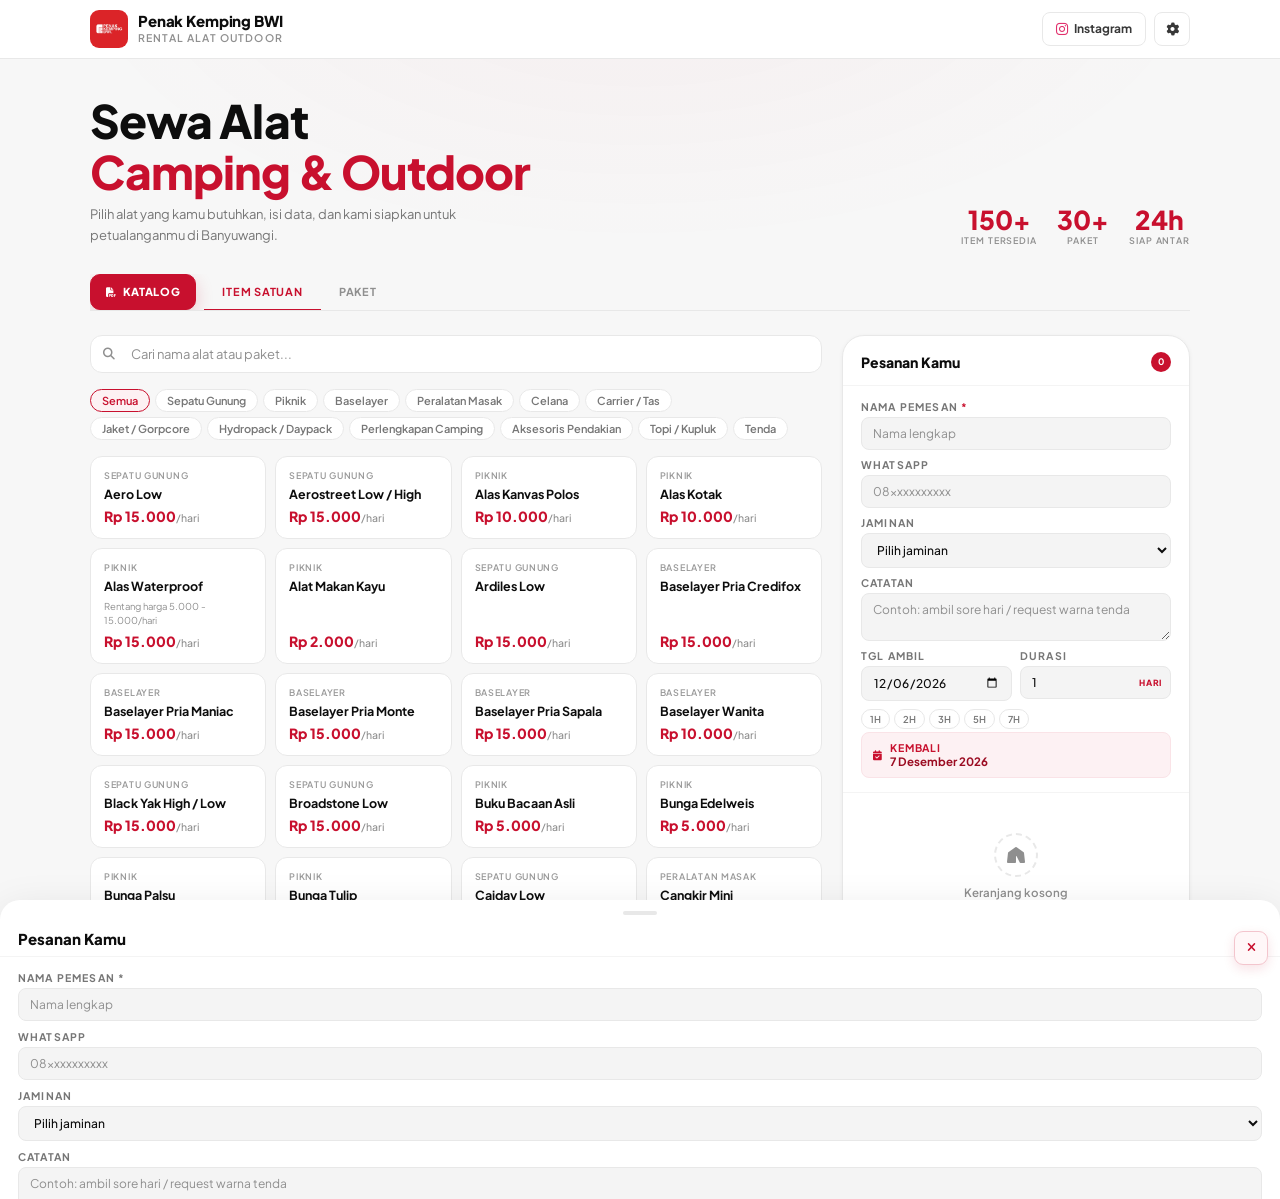
==== commit 80c6aa54: "backup before improvement" ====
--- a/index.html
+++ b/index.html
@@ -50,7 +50,7 @@
         <i class="fab fa-instagram"></i>
         <span>Instagram</span>
       </a>
-      <button class="hdr-admin" id="adminAuthBtn" onclick="handleAdminAuth()"><i class="fas fa-user-shield"></i><span>Login</span></button>
+      <button class="hdr-admin hdr-admin-gear" id="adminAuthBtn" onclick="handleAdminAuth()" aria-label="Akses Admin" title="Akses Admin"><i class="fas fa-gear"></i></button>
     </div>
   </div>
 </header>
--- a/style.css
+++ b/style.css
@@ -56,6 +56,8 @@
 .hdr-actions{display:flex;align-items:center;gap:8px}
 .hdr-admin,.hdr-wa{display:flex;align-items:center;justify-content:center;gap:6px;min-height:34px;padding:7px 13px;background:var(--white);border:1px solid var(--line);border-radius:var(--r-sm);font-size:12px;font-weight:700;color:var(--ink-2);cursor:pointer;transition:var(--t);line-height:1;text-decoration:none}
 .hdr-admin:hover{background:var(--line-l)}
+.hdr-admin-gear{width:36px;min-width:36px;padding:0;gap:0}
+.hdr-admin-gear i{font-size:13px}
 .hdr-wa:hover{background:var(--line-l)}
 .hdr-wa i{color:#E1306C;font-size:14px}
 
@@ -67,7 +69,7 @@
 .hero-stats{display:flex;gap:20px;flex-shrink:0}
 .stat{text-align:center}
 .stat-n{font-size:26px;font-weight:800;color:var(--red);line-height:1}
-.stat-l{font-size:10.5px;font-weight:600;letter-spacing:0.08em;text-transform:uppercase;color:var(--ink-4);margin-top:2px}
+.stat-l{font-size:9px;font-weight:600;letter-spacing:0.1em;text-transform:uppercase;color:var(--ink-4);margin-top:2px}
 
 /* MAIN */
 .wrap{position:relative;z-index:1;max-width:1140px;margin:0 auto;padding:0 20px 100px}
@@ -149,18 +151,18 @@
 
 /* GRID */
 .item-grid{display:grid;grid-template-columns:repeat(auto-fill,minmax(170px,1fr));gap:9px}
-.item-card{background:var(--white);border:1px solid var(--line);border-radius:var(--r);padding:13px;cursor:pointer;transition:var(--t);display:flex;flex-direction:column;gap:5px;position:relative;overflow:hidden}
+.item-card{background:var(--white);border:1px solid var(--line);border-radius:var(--r);padding:13px;cursor:pointer;transition:border-color .18s var(--ease),box-shadow .18s var(--ease),transform .18s var(--ease),background-color .2s var(--ease),opacity .18s var(--ease);display:flex;flex-direction:column;gap:5px;position:relative;overflow:hidden;touch-action:manipulation;-webkit-tap-highlight-color:transparent;backface-visibility:hidden;transform:translateZ(0)}
 .item-card.animate-in{animation:fadeUp 0.3s ease both}
-.item-card.tap-pop{animation:tapPop .18s var(--ease)}
+.item-card.tap-pop{transform:scale(.985) translateZ(0)}
 .item-card:hover{border-color:var(--red-pale);box-shadow:var(--sh-md);transform:translateY(-1px)}
 .item-card.in-cart{border-color:var(--red);background:var(--red-mist)}
 .item-card.unavailable{cursor:not-allowed;opacity:0.62;background:#fafafa;border-color:#e5e5e5}
 .item-card.unavailable:hover{box-shadow:none;transform:none}
-.item-stock-tag{position:absolute;left:9px;top:9px;padding:2px 6px;border-radius:99px;font-size:10.5px;font-weight:800;letter-spacing:0.04em;text-transform:uppercase}
+.item-stock-tag{position:absolute;left:9px;top:9px;padding:2px 6px;border-radius:99px;font-size:8px;font-weight:800;letter-spacing:0.06em;text-transform:uppercase}
 .item-stock-tag.habis{background:#ffe3e8;color:#bf0f2c;border:1px solid #ffd1da}
 .item-stock-tag.maintenance{background:#fff3d7;color:#975d00;border:1px solid #ffe3a4}
 .item-card.in-cart::after{content:"\f00c";font-family:"Font Awesome 6 Free";font-weight:900;position:absolute;top:8px;right:8px;width:17px;height:17px;background:var(--red);color:white;border-radius:50%;font-size:7px;display:flex;align-items:center;justify-content:center;text-align:center;line-height:17px}
-.item-cat-badge{font-size:10.5px;font-weight:700;letter-spacing:0.09em;text-transform:uppercase;color:var(--ink-4)}
+.item-cat-badge{font-size:9px;font-weight:600;letter-spacing:0.08em;text-transform:uppercase;color:rgba(13,13,13,.42)}
 .item-name{font-size:12.5px;font-weight:700;color:var(--ink);line-height:1.3}
 .item-price{font-size:14px;font-weight:800;color:var(--red);margin-top:auto}
 .item-price-sub{font-size:10.5px;font-weight:500;color:var(--ink-4)}
@@ -173,7 +175,7 @@
 .order-panel:hover{box-shadow:var(--sh-md)}
 .panel-hdr{padding:16px 18px 13px;border-bottom:1px solid var(--line-l);display:flex;align-items:center;justify-content:space-between;flex-shrink:0}
 .panel-title{font-size:14px;font-weight:800;color:var(--ink)}
-.cart-badge{min-width:20px;height:20px;padding:0 6px;background:var(--red);color:white;border-radius:99px;font-size:10.5px;font-weight:700;display:flex;align-items:center;justify-content:center;transition:transform 0.2s var(--ease)}
+.cart-badge{min-width:20px;height:20px;padding:0 6px;background:var(--red);color:white;border-radius:99px;font-size:9px;font-weight:700;display:flex;align-items:center;justify-content:center;transition:transform 0.2s var(--ease)}
 .cart-badge.bump{animation:bump 0.25s ease}
 @keyframes bump{0%,100%{transform:scale(1)}50%{transform:scale(1.3)}}
 
@@ -189,7 +191,7 @@
 .cf-input::placeholder{color:var(--ink-4);font-weight:400}
 .cf-input[readonly]{background:var(--line-l);color:var(--ink-3);cursor:default}
 .terms-box{margin-top:8px;padding:8px 10px;background:#fff8f9;border:1px solid var(--red-pale);border-radius:10px}
-.terms-title{font-size:10.5px;font-weight:800;letter-spacing:0.09em;text-transform:uppercase;color:var(--red)}
+.terms-title{font-size:9px;font-weight:800;letter-spacing:0.11em;text-transform:uppercase;color:var(--red)}
 .terms-list{margin:5px 0 6px 14px;color:var(--ink-3);font-size:10.5px;line-height:1.45}
 .terms-check{display:flex;align-items:flex-start;gap:6px;color:var(--ink-2);font-size:10.5px;font-weight:600}
 .terms-check input{margin-top:1px;accent-color:var(--red)}
@@ -209,7 +211,7 @@
 .ret-mini-lbl{color:var(--red);font-weight:700;font-size:10.5px;letter-spacing:0.08em;text-transform:uppercase}
 .ret-mini-date{font-size:11.5px;font-weight:700;color:var(--red-d)}
 .dur-chips{display:flex;flex-wrap:wrap;gap:4px;margin-top:5px}
-.dc{padding:4px 8px;border:1px solid var(--line);background:var(--white);border-radius:99px;font-size:10.5px;font-weight:600;color:var(--ink-3);cursor:pointer;transition:var(--t)}
+.dc{padding:3px 8px;border:1px solid var(--line);background:var(--white);border-radius:99px;font-size:9.5px;font-weight:600;color:var(--ink-3);cursor:pointer;transition:var(--t)}
 .dc:hover{border-color:var(--red);color:var(--red);background:var(--red-mist)}
 
 /* CART LIST */
@@ -243,7 +245,7 @@
 .sum-line-v{color:var(--ink-2);font-weight:700}
 .sum-total-line{display:flex;justify-content:space-between;align-items:baseline;margin:10px 0 12px;padding-top:10px;border-top:1px solid var(--line)}
 .sum-total-k{font-size:10.5px;font-weight:800;letter-spacing:0.08em;text-transform:uppercase;color:var(--ink-3)}
-.sum-total-mini{font-size:10.5px;font-weight:700;letter-spacing:0;text-transform:none;color:var(--ink-4);margin-left:4px}
+.sum-total-mini{font-size:8.5px;font-weight:600;letter-spacing:0;text-transform:none;color:rgba(13,13,13,.42);margin-left:4px}
 .sum-total-v{font-size:22px;font-weight:800;color:var(--red);line-height:1}
 .btn-order{width:100%;padding:12px;border:none;background:var(--red);color:white;border-radius:var(--r);font-family:var(--fb);font-size:12.5px;font-weight:700;letter-spacing:0.03em;cursor:pointer;transition:var(--t);display:flex;align-items:center;justify-content:center;gap:7px;box-shadow:var(--sh-red)}
 .btn-order:hover{background:var(--red-d);transform:translateY(-1px);box-shadow:0 10px 32px rgba(200,16,46,0.28)}
@@ -263,9 +265,9 @@
 .rcpt-brand{display:flex;align-items:center;gap:10px;margin-bottom:18px;position:relative;z-index:1}
 .rcpt-logo-img{width:36px;height:36px;border-radius:8px;object-fit:cover;border:2px solid rgba(255,255,255,0.15)}
 .rcpt-bn{font-size:16px;font-weight:800;color:white}
-.rcpt-bs{font-size:10.5px;color:rgba(255,255,255,0.52);margin-top:1px}
+.rcpt-bs{font-size:9.5px;color:rgba(255,255,255,0.4);margin-top:1px}
 .rcpt-meta{display:flex;justify-content:space-between;align-items:flex-end;position:relative;z-index:1}
-.rcpt-lbl{font-size:10.5px;color:rgba(255,255,255,0.55);letter-spacing:0.09em;text-transform:uppercase;margin-bottom:2px}
+.rcpt-lbl{font-size:8.5px;color:rgba(255,255,255,0.4);letter-spacing:0.12em;text-transform:uppercase;margin-bottom:2px}
 .rcpt-ttl{font-size:22px;font-weight:800;color:white}
 .rcpt-order-num{display:inline-flex;align-items:center;gap:5px;padding:3px 10px;background:rgba(200,16,46,0.3);border:1px solid rgba(200,16,46,0.5);border-radius:99px;font-size:10px;font-weight:700;color:white;margin-top:5px}
 #rcptOrderCode{display:none!important}
@@ -275,7 +277,7 @@
 .ris-label{font-size:10.5px;font-weight:700;letter-spacing:0.1em;text-transform:uppercase;color:var(--ink-4);margin-bottom:6px}
 .ris-name{font-size:15px;font-weight:800;color:var(--ink);margin-bottom:3px}
 .ris-row{font-size:11px;color:var(--ink-3);margin-bottom:2px;display:flex;align-items:center;gap:5px}
-.ris-row i{color:var(--red);font-size:10.5px;width:11px}
+.ris-row i{color:var(--red);font-size:9px;width:10px}
 .rcpt-db-pill{margin-left:auto;display:none;align-items:center;padding:2px 7px;border-radius:99px;font-size:10.5px;font-weight:800;letter-spacing:0.04em;text-transform:uppercase;background:#eefaf0;color:#157a2d;border:1px solid #cfead4;line-height:1}
 .ris-period{text-align:right;justify-self:end;display:flex;flex-direction:column;align-items:flex-end;gap:3px;min-width:212px}
 .ris-period .ris-label{margin-bottom:4px}
@@ -285,7 +287,7 @@
 .ris-dur-pill{display:inline-flex;align-items:center;gap:4px;padding:3px 9px;background:rgba(17,17,17,0.92);color:rgba(255,255,255,0.92);border-radius:99px;font-size:8.8px;font-weight:700;margin-top:4px;border:1px solid rgba(255,255,255,0.12)}
 .ris-dur-pill i{font-size:7.2px;opacity:0.92}
 .rcpt-tbl{width:100%;border-collapse:collapse;margin-bottom:16px}
-.rcpt-tbl th{padding:5px 0;font-size:10.5px;font-weight:700;letter-spacing:0.08em;text-transform:uppercase;color:var(--ink-4);border-bottom:1px solid var(--line);text-align:left}
+.rcpt-tbl th{padding:5px 0;font-size:8px;font-weight:700;letter-spacing:0.12em;text-transform:uppercase;color:var(--ink-4);border-bottom:1px solid var(--line);text-align:left}
 .rcpt-tbl th:not(:first-child){text-align:center}
 .rcpt-tbl th:last-child{text-align:right}
 .rcpt-tbl td{padding:9px 0;font-size:11.5px;color:var(--ink-2);border-bottom:1px solid var(--line-l)}
@@ -300,9 +302,9 @@
 .rt-row.total{margin-top:9px;padding-top:9px;border-top:1px solid var(--line)}
 .rt-row.total .rt-k{font-size:11px;font-weight:800;color:var(--ink);text-transform:uppercase;letter-spacing:0.06em}
 .rt-row.total .rt-v{font-size:20px;font-weight:800;color:var(--red)}
-.rt-k-mini{font-size:10.5px;font-weight:700;letter-spacing:0;text-transform:none;color:var(--ink-4);margin-left:4px}
+.rt-k-mini{font-size:8px;font-weight:600;letter-spacing:0;text-transform:none;color:rgba(13,13,13,.42);margin-left:4px}
 .rcpt-footer{padding:12px 28px;background:var(--line-l);border-top:1px solid var(--line);text-align:center}
-.rcpt-footer p{font-size:10.5px;color:var(--ink-4);font-style:italic}
+.rcpt-footer p{font-size:9.5px;color:var(--ink-4);font-style:italic}
 .modal-actions{padding:11px 28px 14px;background:var(--white);border-top:1px solid var(--line-l);display:flex;justify-content:flex-end;gap:7px;flex-wrap:wrap}
 .btn-act{padding:8px 13px;border-radius:var(--r-sm);font-family:var(--fb);font-size:11px;font-weight:700;cursor:pointer;transition:var(--t);display:flex;align-items:center;gap:5px}
 .btn-close{border:1px solid var(--line);background:var(--white);color:var(--ink-2)}
@@ -346,7 +348,7 @@
 .admin-period-meta{padding:0 16px 10px;font-size:11px;color:var(--ink-3);border-bottom:1px solid var(--line-l)}
 .admin-recap{display:grid;grid-template-columns:repeat(4,minmax(0,1fr));gap:10px;padding:14px 16px;border-bottom:1px solid var(--line-l);background:#fff}
 .admin-recap-card{border:1px solid var(--line);border-radius:10px;padding:11px 10px;background:#fcfcfc}
-.admin-recap-label{font-size:10.5px;font-weight:700;letter-spacing:0.07em;text-transform:uppercase;color:var(--ink-4)}
+.admin-recap-label{font-size:9px;font-weight:700;letter-spacing:0.09em;text-transform:uppercase;color:var(--ink-4)}
 .admin-recap-value{margin-top:5px;font-size:16px;font-weight:800;color:var(--ink)}
 .admin-btn{padding:8px 12px;border:1px solid var(--line);background:var(--white);border-radius:var(--r-sm);font-size:11px;font-weight:700;color:var(--ink-2);cursor:pointer;transition:var(--t);min-height:38px}
 .admin-btn:hover{background:var(--line-l)}
@@ -364,7 +366,7 @@
 .admin-stock-table-wrap{max-height:320px;overflow:auto;border:1px solid var(--line);border-radius:10px}
 .admin-stock-table{width:100%;border-collapse:collapse;min-width:520px}
 .admin-stock-table th,.admin-stock-table td{padding:8px 10px;border-bottom:1px solid var(--line-l);font-size:11px;text-align:left}
-.admin-stock-table th{position:sticky;top:0;background:#fff;font-size:10.5px;font-weight:800;letter-spacing:0.07em;text-transform:uppercase;color:var(--ink-4)}
+.admin-stock-table th{position:sticky;top:0;background:#fff;font-size:9px;font-weight:800;letter-spacing:0.09em;text-transform:uppercase;color:var(--ink-4)}
 .admin-stock-table tr:last-child td{border-bottom:none}
 .stock-select{padding:6px 7px;border:1px solid var(--line);border-radius:8px;font-size:11px;background:var(--white)}
 .stock-select.dirty{border-color:var(--red);background:var(--red-mist)}
@@ -403,7 +405,7 @@
 /* MOBILE BOTTOM BAR */
 .mob-bar{display:none;position:fixed;bottom:0;left:0;right:0;background:rgba(255,255,255,0.97);backdrop-filter:blur(14px);-webkit-backdrop-filter:blur(14px);border-top:1px solid var(--line);padding:10px 16px;z-index:90;align-items:center;justify-content:space-between;gap:12px;box-shadow:0 -4px 20px rgba(0,0,0,0.06)}
 .mob-total{display:flex;flex-direction:column;gap:1px}
-.mob-total-lbl{font-size:10.5px;font-weight:700;letter-spacing:0.08em;text-transform:uppercase;color:var(--ink-4)}
+.mob-total-lbl{font-size:9px;font-weight:700;letter-spacing:0.1em;text-transform:uppercase;color:var(--ink-4)}
 .mob-total-amt{font-size:19px;font-weight:800;color:var(--red)}
 .mob-actions{display:flex;align-items:center;gap:8px;flex-shrink:0}
 .btn-mob{padding:10px 18px;background:var(--red);color:white;border:none;border-radius:var(--r);font-family:var(--fb);font-size:12px;font-weight:700;cursor:pointer;transition:var(--t);display:flex;align-items:center;gap:6px;box-shadow:var(--sh-red);white-space:nowrap;min-height:42px}
@@ -438,12 +440,11 @@
 
 /* MOBILE SIMPLIFIED ORDER NUM */
 .mob-order-num{display:flex;align-items:center;justify-content:space-between;padding:7px 10px;background:var(--ink);border-radius:var(--r-sm);margin-bottom:10px}
-.mon-label{font-size:10.5px;font-weight:700;letter-spacing:0.08em;text-transform:uppercase;color:rgba(255,255,255,0.52)}
+.mon-label{font-size:8px;font-weight:700;letter-spacing:0.12em;text-transform:uppercase;color:rgba(255,255,255,0.4)}
 .mon-code{font-size:11.5px;font-weight:800;color:white;letter-spacing:0.05em}
 
 /* ANIMATIONS */
 @keyframes fadeUp{from{opacity:0;transform:translateY(8px)}to{opacity:1;transform:translateY(0)}}
-@keyframes tapPop{0%{transform:scale(1)}40%{transform:scale(.975)}100%{transform:scale(1)}}
 
 /* PRINT */
 @media print{
@@ -465,11 +466,11 @@
   #modalRingkasan .rcpt-lbl{font-size:7.8px!important;margin-bottom:2px!important}
   #modalRingkasan .rcpt-ttl{font-size:18px!important;line-height:1.15!important}
   #modalRingkasan .rcpt-order-num{font-size:9.2px!important;padding:2px 8px!important;margin-top:4px!important}
-  #modalRingkasan .rcpt-dt{font-size:10.5px!important}
+  #modalRingkasan .rcpt-dt{font-size:9px!important}
   #modalRingkasan .rcpt-body{padding:14px 18px 12px!important}
   #modalRingkasan .rcpt-info-grid{grid-template-columns:minmax(0,1.18fr) auto!important;gap:10px!important;margin-bottom:10px!important}
   #modalRingkasan .ris-period{text-align:right!important;min-width:190px!important;gap:2px!important}
-  #modalRingkasan .ris-label{font-size:10.5px!important;margin-bottom:4px!important}
+  #modalRingkasan .ris-label{font-size:8px!important;margin-bottom:4px!important}
   #modalRingkasan .ris-name{font-size:13.4px!important;margin-bottom:2px!important}
   #modalRingkasan .ris-row{font-size:10px!important;margin-bottom:1px!important;gap:4px!important;line-height:1.28!important}
   #modalRingkasan .ris-row i{font-size:7.5px!important;width:8px!important}
@@ -509,6 +510,8 @@
   .logo-txt{gap:2px}
   .hdr-actions{gap:6px}
   .hdr-admin,.hdr-wa{min-height:32px;padding:6px 11px;font-size:11px}
+  .hdr-admin-gear{width:32px;min-width:32px;padding:0}
+  .hdr-admin-gear i{font-size:12px}
   .wrap{padding:0 14px 86px}
   .mob-bar{padding:9px 12px;gap:8px}
   .mob-total-amt{font-size:17px}
@@ -549,7 +552,7 @@
   .admin-stock-table tr{display:grid;grid-template-columns:1fr auto;grid-template-areas:'name status' 'cat status';gap:2px 8px;padding:7px 8px;border-bottom:1px solid var(--line-l)}
   .admin-stock-table td{padding:0;border:none}
   .admin-stock-table td:nth-child(1){grid-area:name;font-size:11px;font-weight:700;color:var(--ink);line-height:1.25}
-  .admin-stock-table td:nth-child(2){grid-area:cat;font-size:10.5px;color:var(--ink-4);text-transform:uppercase;letter-spacing:0.04em}
+  .admin-stock-table td:nth-child(2){grid-area:cat;font-size:9.5px;color:var(--ink-4);text-transform:uppercase;letter-spacing:0.06em}
   .admin-stock-table td:nth-child(3){grid-area:status;align-self:center;justify-self:end}
   .admin-stock-table .stock-select{min-width:110px;height:34px;padding:5px 8px;font-size:11px}
   .admin-btn{min-height:36px}
@@ -560,11 +563,6 @@
   .item-card{padding:10px}
   .btn-mob{padding:10px 11px;font-size:11px}
   .tab-btn-katalog{padding:9px 12px!important}
-  .qty-btn{width:30px;height:30px}
-  .ci-del{width:30px;height:30px}
   .admin-status{min-height:36px}
   .admin-mini-btn{min-height:36px}
-  .ris-row{line-height:1.4}
-  .rt-k{line-height:1.35}
-  .rt-v{line-height:1.35}
-}
+}
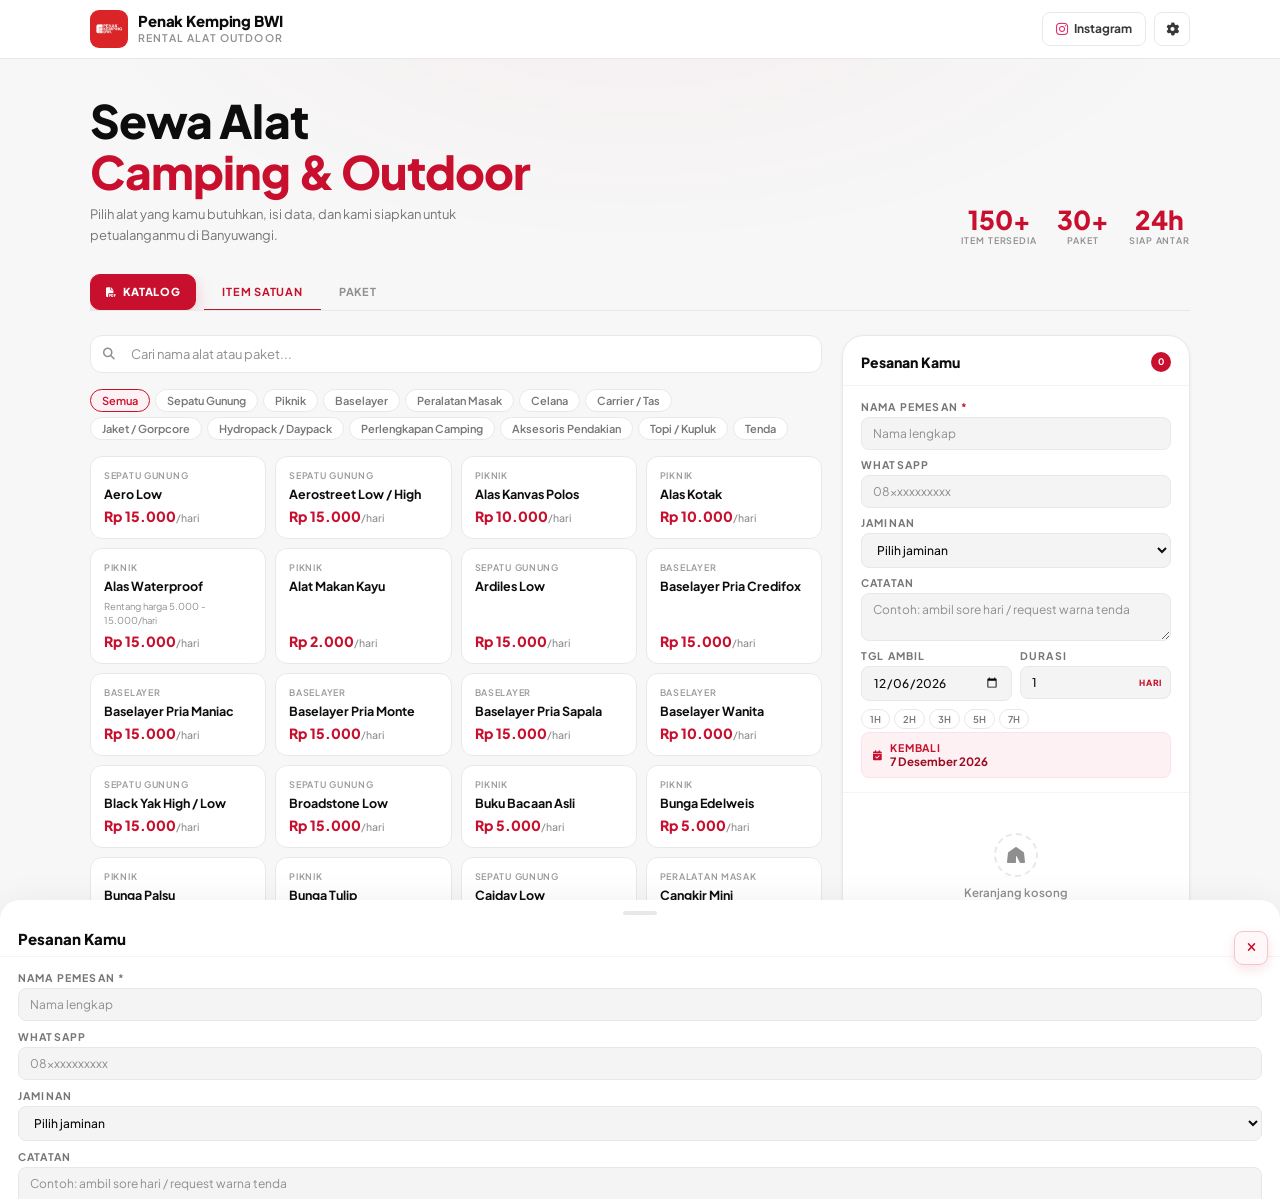
==== commit 13e6ff13: "update" ====
--- a/index.html
+++ b/index.html
@@ -148,6 +148,9 @@
               <div class="ret-mini-date" id="tglKembaliD">-</div>
             </div>
           </div>
+          <div class="confidence-strip" id="confidenceStripD" aria-live="polite">
+            <div class="confidence-status" id="confidenceStatusD"></div>
+          </div>
         </div>
         <div class="cart-list" id="cartListD">
           <div class="cart-empty" id="cartEmptyD">
@@ -231,6 +234,12 @@
         <div class="admin-recap-label">Order Selesai</div>
         <div class="admin-recap-value" id="recapOrderDone">0</div>
       </div>
+    </div>
+    <div class="admin-recap-status" id="adminRecapStatusChips">
+      <span class="admin-recap-chip">Baru: <strong id="recapStatusBaru">0</strong></span>
+      <span class="admin-recap-chip">Diproses: <strong id="recapStatusDiproses">0</strong></span>
+      <span class="admin-recap-chip">Diambil: <strong id="recapStatusDiambil">0</strong></span>
+      <span class="admin-recap-chip">Cancel: <strong id="recapStatusCancel">0</strong></span>
     </div>
 
     <div class="admin-form-wrap" id="adminFormWrap">
@@ -419,6 +428,9 @@
           <div class="ret-mini-date" id="tglKembaliM">-</div>
         </div>
       </div>
+      <div class="confidence-strip confidence-strip-mobile" id="confidenceStripM" aria-live="polite">
+        <div class="confidence-status" id="confidenceStatusM"></div>
+      </div>
     </div>
   </div>
   <div class="cs-body"><div id="cartListM"></div></div>
--- a/style.css
+++ b/style.css
@@ -169,6 +169,8 @@
 .item-pkg-badge{font-size:10.5px;font-weight:700;letter-spacing:0.04em;color:white;background:var(--red);padding:3px 8px;border-radius:99px;display:inline-block;width:fit-content}
 .no-results{grid-column:1/-1;text-align:center;padding:48px 0;color:var(--ink-4);font-size:13px}
 .no-results i{font-size:26px;display:block;margin-bottom:10px;color:var(--line)}
+.catalog-skeleton{display:grid;grid-template-columns:repeat(auto-fill,minmax(170px,1fr));gap:9px}
+.catalog-skeleton .skeleton-card{height:118px;border:1px solid var(--line);border-radius:var(--r);background:linear-gradient(90deg,#f8f8f8 25%,#f1f1f1 37%,#f8f8f8 63%);background-size:400% 100%;animation:pkbShimmer 1.2s ease-in-out infinite}
 
 /* ORDER PANEL */
 .order-panel{background:var(--white);border:1px solid var(--line);border-radius:var(--r-xl);box-shadow:var(--sh-sm);position:sticky;top:70px;display:flex;flex-direction:column;max-height:none;overflow:visible;transition:box-shadow var(--t)}
@@ -210,6 +212,11 @@
 .ret-mini-txt{font-size:10px}
 .ret-mini-lbl{color:var(--red);font-weight:700;font-size:10.5px;letter-spacing:0.08em;text-transform:uppercase}
 .ret-mini-date{font-size:11.5px;font-weight:700;color:var(--red-d)}
+.confidence-strip{display:none!important}
+.confidence-top{display:flex;align-items:center;gap:6px;font-size:10px;font-weight:600;color:var(--ink-3);line-height:1.35}
+.confidence-top i{font-size:9px;color:var(--red);opacity:.85;flex-shrink:0}
+.confidence-status{margin-top:0;padding-top:0;border-top:none;font-size:10px;font-weight:700;color:var(--ink-3)}
+.confidence-strip.is-ready .confidence-status{color:#176e31}
 .dur-chips{display:flex;flex-wrap:wrap;gap:4px;margin-top:5px}
 .dc{padding:3px 8px;border:1px solid var(--line);background:var(--white);border-radius:99px;font-size:9.5px;font-weight:600;color:var(--ink-3);cursor:pointer;transition:var(--t)}
 .dc:hover{border-color:var(--red);color:var(--red);background:var(--red-mist)}
@@ -338,18 +345,21 @@
 /* ADMIN */
 .admin-panel{display:none;margin-top:14px;background:var(--white);border:1px solid var(--line);border-radius:var(--r-lg);box-shadow:var(--sh-sm);overflow:hidden}
 .admin-panel.show{display:block}
-.admin-panel-head{padding:16px 16px;border-bottom:1px solid var(--line-l);display:flex;align-items:flex-start;justify-content:space-between;gap:14px;flex-wrap:wrap}
+.admin-panel-head{padding:17px 16px;border-bottom:1px solid var(--line-l);display:flex;align-items:flex-start;justify-content:space-between;gap:14px;flex-wrap:wrap}
 .admin-title{font-size:14px;font-weight:800;color:var(--ink)}
 .admin-sub{font-size:11px;color:var(--ink-3);margin-top:4px;line-height:1.4}
 .admin-head-actions{display:flex;gap:8px;flex-wrap:wrap}
-.admin-filter-row{display:grid;grid-template-columns:repeat(3,minmax(0,1fr)) auto;gap:10px;padding:14px 16px;border-bottom:1px solid var(--line-l);background:#fff}
+.admin-filter-row{display:grid;grid-template-columns:repeat(3,minmax(0,1fr)) auto;gap:10px;padding:15px 16px;border-bottom:1px solid var(--line-l);background:#fff}
 .admin-filter-item{display:flex;flex-direction:column;gap:5px}
 .admin-filter-btns{display:flex;align-items:flex-end;gap:8px}
 .admin-period-meta{padding:0 16px 10px;font-size:11px;color:var(--ink-3);border-bottom:1px solid var(--line-l)}
-.admin-recap{display:grid;grid-template-columns:repeat(4,minmax(0,1fr));gap:10px;padding:14px 16px;border-bottom:1px solid var(--line-l);background:#fff}
+.admin-recap{display:grid;grid-template-columns:repeat(4,minmax(0,1fr));gap:10px;padding:15px 16px 12px;border-bottom:1px solid var(--line-l);background:#fff}
 .admin-recap-card{border:1px solid var(--line);border-radius:10px;padding:11px 10px;background:#fcfcfc}
 .admin-recap-label{font-size:9px;font-weight:700;letter-spacing:0.09em;text-transform:uppercase;color:var(--ink-4)}
 .admin-recap-value{margin-top:5px;font-size:16px;font-weight:800;color:var(--ink)}
+.admin-recap-status{display:flex;flex-wrap:wrap;gap:6px;padding:0 16px 14px;border-bottom:1px solid var(--line-l);background:#fff}
+.admin-recap-chip{display:inline-flex;align-items:center;gap:4px;padding:5px 8px;border:1px solid var(--line);border-radius:999px;font-size:10px;font-weight:600;color:var(--ink-3);background:#fcfcfc}
+.admin-recap-chip strong{font-size:10px;font-weight:800;color:var(--ink-2)}
 .admin-btn{padding:8px 12px;border:1px solid var(--line);background:var(--white);border-radius:var(--r-sm);font-size:11px;font-weight:700;color:var(--ink-2);cursor:pointer;transition:var(--t);min-height:38px}
 .admin-btn:hover{background:var(--line-l)}
 .admin-btn.pri{border-color:var(--red);background:var(--red);color:white}
@@ -393,6 +403,8 @@
 .admin-mobile-actions .admin-status{flex:1;min-width:0}
 .admin-mobile-actions .admin-mini-btn{width:auto;padding:7px 10px}
 .admin-mobile-empty{padding:14px 16px;font-size:11px;color:var(--ink-4);text-align:center}
+.admin-loading-list{display:flex;flex-direction:column;gap:8px;padding:12px 16px}
+.admin-loading-item{height:62px;border:1px solid var(--line-l);border-radius:11px;background:linear-gradient(90deg,#f7f7f7 25%,#f2f2f2 37%,#f7f7f7 63%);background-size:400% 100%;animation:pkbShimmer 1.2s ease-in-out infinite}
 .admin-modal .modal-actions{justify-content:flex-end}
 .admin-modal-body{padding:16px 20px 8px}
 .admin-login-title{font-size:16px;font-weight:800;color:var(--ink);margin-bottom:12px}
@@ -401,6 +413,7 @@
 .toast{position:fixed;bottom:20px;left:50%;transform:translateX(-50%) translateY(80px);background:var(--ink);color:white;padding:9px 14px;border-radius:var(--r);font-size:11.5px;font-weight:600;display:flex;align-items:flex-start;gap:6px;z-index:500;pointer-events:none;transition:transform 0.3s cubic-bezier(0.34,1.2,0.64,1),opacity 0.25s ease;opacity:0;box-shadow:var(--sh-lg);max-width:min(92vw,420px);line-height:1.35;white-space:normal}
 .toast.show{transform:translateX(-50%) translateY(0);opacity:1}
 .toast i{color:var(--red)}
+.toast span{display:-webkit-box;-webkit-line-clamp:2;-webkit-box-orient:vertical;overflow:hidden}
 
 /* MOBILE BOTTOM BAR */
 .mob-bar{display:none;position:fixed;bottom:0;left:0;right:0;background:rgba(255,255,255,0.97);backdrop-filter:blur(14px);-webkit-backdrop-filter:blur(14px);border-top:1px solid var(--line);padding:10px 16px;z-index:90;align-items:center;justify-content:space-between;gap:12px;box-shadow:0 -4px 20px rgba(0,0,0,0.06)}
@@ -543,6 +556,8 @@
   .admin-filter-row{grid-template-columns:1fr;gap:10px;padding-top:13px;padding-bottom:13px}
   .admin-filter-btns{align-items:stretch}
   .admin-recap{grid-template-columns:repeat(2,minmax(0,1fr));gap:9px}
+  .admin-recap-status{padding:0 14px 12px}
+  .admin-recap-chip{font-size:9.5px}
   .admin-table-wrap{display:none}
   .admin-mobile-list{display:flex;flex-direction:column;gap:8px;padding:10px 14px 14px}
   .admin-stock-table-wrap{max-height:52vh;overflow:auto;border:1px solid var(--line);border-radius:10px}
@@ -566,3 +581,8 @@
   .admin-status{min-height:36px}
   .admin-mini-btn{min-height:36px}
 }
+
+@keyframes pkbShimmer{
+  0%{background-position:100% 0}
+  100%{background-position:0 0}
+}
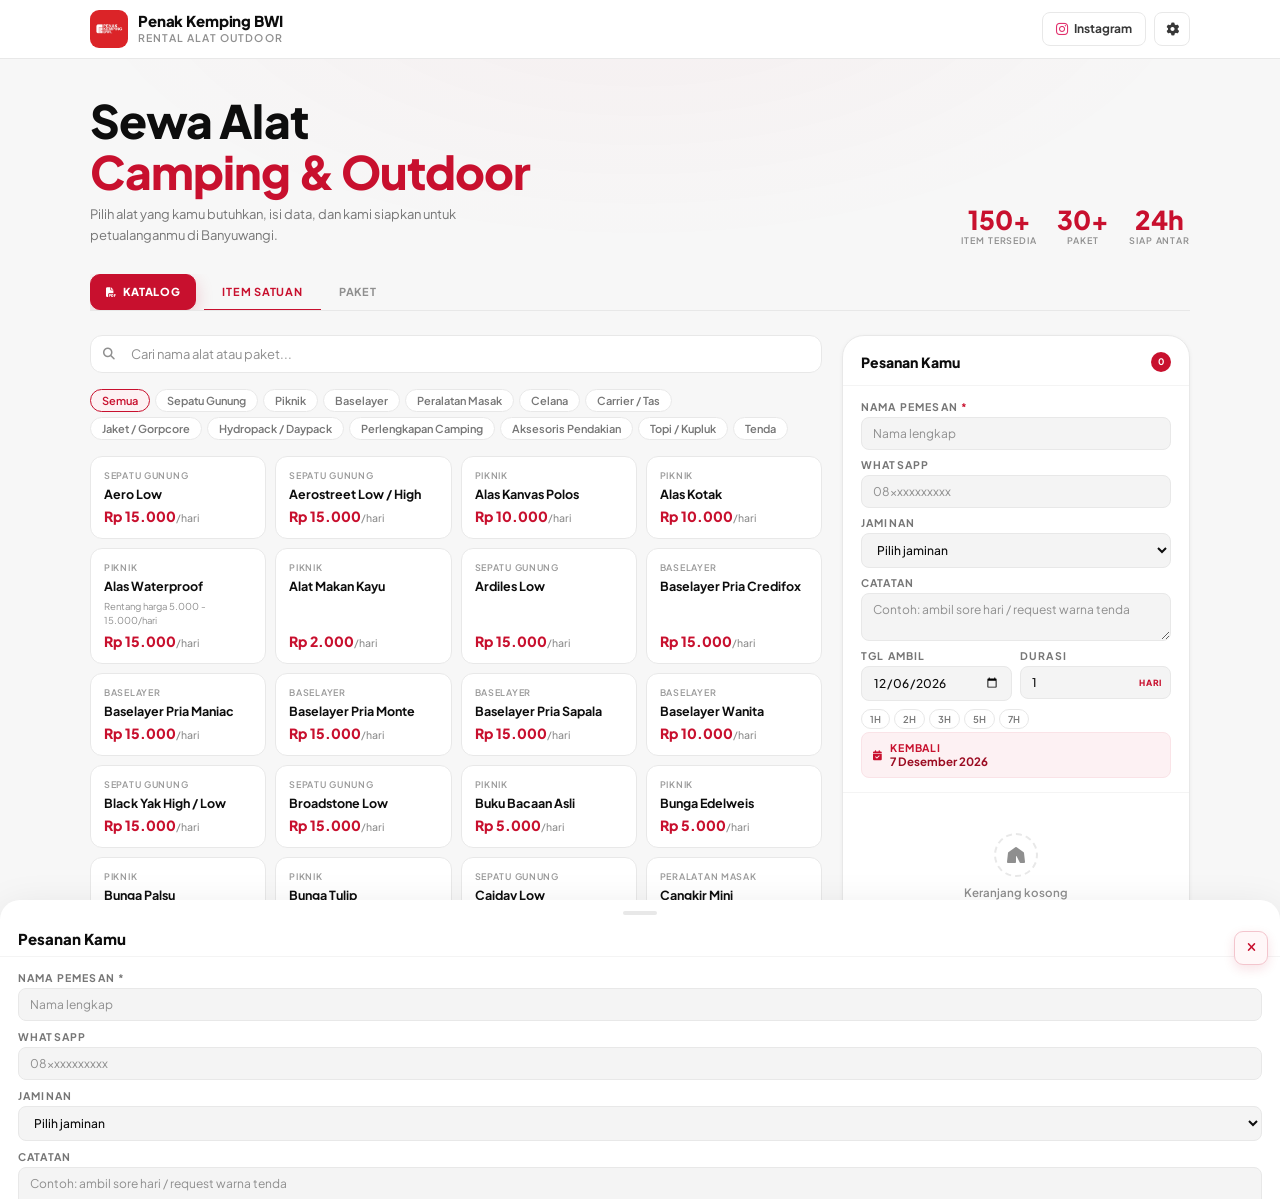
==== commit 987e796b: "update" ====
--- a/index.html
+++ b/index.html
@@ -50,7 +50,7 @@
         <i class="fab fa-instagram"></i>
         <span>Instagram</span>
       </a>
-      <button class="hdr-admin hdr-admin-gear" id="adminAuthBtn" onclick="handleAdminAuth()" aria-label="Akses Admin" title="Akses Admin"><i class="fas fa-gear"></i></button>
+      <button class="hdr-admin" id="adminAuthBtn" onclick="handleAdminAuth()"><i class="fas fa-user-shield"></i><span>Login</span></button>
     </div>
   </div>
 </header>
@@ -148,9 +148,6 @@
               <div class="ret-mini-date" id="tglKembaliD">-</div>
             </div>
           </div>
-          <div class="confidence-strip" id="confidenceStripD" aria-live="polite">
-            <div class="confidence-status" id="confidenceStatusD"></div>
-          </div>
         </div>
         <div class="cart-list" id="cartListD">
           <div class="cart-empty" id="cartEmptyD">
@@ -206,14 +203,13 @@
         <input type="month" class="cf-input" id="adminFilterMonth" onchange="setAdminFilterMonthInput(this.value)" style="display:none">
       </div>
       <div class="admin-filter-item">
-        <div class="cf-label">Urutkan</div>
-        <select class="cf-input" id="adminSortMode" onchange="setAdminSortMode(this.value)">
-          <option value="date_desc">Tanggal terbaru</option>
-          <option value="date_asc">Tanggal terlama</option>
-        </select>
+        <div class="cf-label">Pencarian</div>
+        <div class="admin-search-box">
+          <i class="fas fa-search"></i>
+          <input type="text" class="cf-input" id="adminOrderSearch" placeholder="Cari kode, nama, atau WhatsApp..." oninput="onAdminSearchInput(this.value)">
+        </div>
       </div>
       <div class="admin-filter-btns">
-        <button class="admin-btn pri" onclick="applyAdminFilters()">Terapkan Filter</button>
         <button class="admin-btn" onclick="resetAdminFilters()">Reset Filter</button>
       </div>
     </div>
@@ -234,12 +230,6 @@
         <div class="admin-recap-label">Order Selesai</div>
         <div class="admin-recap-value" id="recapOrderDone">0</div>
       </div>
-    </div>
-    <div class="admin-recap-status" id="adminRecapStatusChips">
-      <span class="admin-recap-chip">Baru: <strong id="recapStatusBaru">0</strong></span>
-      <span class="admin-recap-chip">Diproses: <strong id="recapStatusDiproses">0</strong></span>
-      <span class="admin-recap-chip">Diambil: <strong id="recapStatusDiambil">0</strong></span>
-      <span class="admin-recap-chip">Cancel: <strong id="recapStatusCancel">0</strong></span>
     </div>
 
     <div class="admin-form-wrap" id="adminFormWrap">
@@ -333,6 +323,7 @@
       <table class="admin-table">
         <thead>
           <tr>
+            <th>Kode Pesanan</th>
             <th>Nama</th>
             <th>WhatsApp</th>
             <th>Tgl Ambil</th>
@@ -344,7 +335,7 @@
           </tr>
         </thead>
         <tbody id="adminOrdersBody">
-          <tr><td colspan="8" class="admin-empty">Belum ada data.</td></tr>
+          <tr><td colspan="9" class="admin-empty">Belum ada data.</td></tr>
         </tbody>
       </table>
     </div>
@@ -427,9 +418,6 @@
           <div class="ret-mini-lbl">Kembali</div>
           <div class="ret-mini-date" id="tglKembaliM">-</div>
         </div>
-      </div>
-      <div class="confidence-strip confidence-strip-mobile" id="confidenceStripM" aria-live="polite">
-        <div class="confidence-status" id="confidenceStatusM"></div>
       </div>
     </div>
   </div>
@@ -537,8 +525,38 @@
 </div>
 <div class="toast" id="toast"><i class="fas fa-circle-check"></i><span id="toastMsg">-</span></div>
 
+<script>
+  // Fallback handler for cached onclick references from older HTML/JS versions.
+  window.__pkbAdminLoginBridge = window.__pkbAdminLoginBridge || function () {
+    if (typeof window.submitAdminLogin === 'function') return window.submitAdminLogin();
+    if (typeof window.toast === 'function') window.toast('Script admin belum termuat. Refresh dulu (Ctrl+F5).');
+  };
+  window.loginAdminIn_ = window.loginAdminIn_ || window.__pkbAdminLoginBridge;
+  window.loginAdminIn = window.loginAdminIn || window.__pkbAdminLoginBridge;
+  window.loginAdmin = window.loginAdmin || window.__pkbAdminLoginBridge;
+  window.loginAdminin_ = window.loginAdminin_ || window.__pkbAdminLoginBridge;
+  window.loginAdminin = window.loginAdminin || window.__pkbAdminLoginBridge;
+  // Force-bind login actions to prevent stale inline handler names from cache.
+  (function () {
+    var loginBtn = document.querySelector('#modalAdminLogin .btn-print-act');
+    if (loginBtn) {
+      loginBtn.onclick = function (ev) {
+        if (ev && typeof ev.preventDefault === 'function') ev.preventDefault();
+        return window.__pkbAdminLoginBridge();
+      };
+    }
+    var passInput = document.getElementById('adminPassword');
+    if (passInput) {
+      passInput.onkeydown = function (ev) {
+        if (ev && ev.key === 'Enter') {
+          if (typeof ev.preventDefault === 'function') ev.preventDefault();
+          return window.__pkbAdminLoginBridge();
+        }
+      };
+    }
+  })();
+</script>
 <script src="script.js"></script>
 <script src="admin.js"></script>
 </body>
 </html>
-
--- a/style.css
+++ b/style.css
@@ -277,7 +277,7 @@
 .rcpt-lbl{font-size:8.5px;color:rgba(255,255,255,0.4);letter-spacing:0.12em;text-transform:uppercase;margin-bottom:2px}
 .rcpt-ttl{font-size:22px;font-weight:800;color:white}
 .rcpt-order-num{display:inline-flex;align-items:center;gap:5px;padding:3px 10px;background:rgba(200,16,46,0.3);border:1px solid rgba(200,16,46,0.5);border-radius:99px;font-size:10px;font-weight:700;color:white;margin-top:5px}
-#rcptOrderCode{display:none!important}
+#rcptOrderCode{display:none}
 .rcpt-dt{font-size:10.5px;color:rgba(255,255,255,0.45);text-align:right}
 .rcpt-body{padding:22px 28px}
 .rcpt-info-grid{display:grid;grid-template-columns:minmax(0,1.2fr) auto;gap:16px;margin-bottom:18px;align-items:start}
@@ -349,8 +349,11 @@
 .admin-title{font-size:14px;font-weight:800;color:var(--ink)}
 .admin-sub{font-size:11px;color:var(--ink-3);margin-top:4px;line-height:1.4}
 .admin-head-actions{display:flex;gap:8px;flex-wrap:wrap}
-.admin-filter-row{display:grid;grid-template-columns:repeat(3,minmax(0,1fr)) auto;gap:10px;padding:15px 16px;border-bottom:1px solid var(--line-l);background:#fff}
+.admin-filter-row{display:grid;grid-template-columns:repeat(3,minmax(0,1fr)) auto;gap:10px;padding:15px 16px;border-bottom:1px solid var(--line-l);background:#fff;align-items:end}
 .admin-filter-item{display:flex;flex-direction:column;gap:5px}
+.admin-search-box{position:relative}
+.admin-search-box i{position:absolute;left:11px;top:50%;transform:translateY(-50%);font-size:11px;color:var(--ink-4);pointer-events:none}
+.admin-search-box .cf-input{padding-left:32px}
 .admin-filter-btns{display:flex;align-items:flex-end;gap:8px}
 .admin-period-meta{padding:0 16px 10px;font-size:11px;color:var(--ink-3);border-bottom:1px solid var(--line-l)}
 .admin-recap{display:grid;grid-template-columns:repeat(4,minmax(0,1fr));gap:10px;padding:15px 16px 12px;border-bottom:1px solid var(--line-l);background:#fff}
@@ -389,11 +392,13 @@
 .admin-row-actions{display:flex;gap:6px}
 .admin-mini-btn{padding:6px 8px;border-radius:var(--r-sm);border:1px solid var(--line);background:var(--white);font-size:11px;font-weight:700;cursor:pointer;min-height:34px}
 .admin-mini-btn.danger{border-color:#ffd6de;color:var(--red);background:#fff5f7}
+.admin-code-pill{display:inline-flex;align-items:center;padding:3px 7px;border-radius:999px;background:var(--red-mist);border:1px solid var(--red-pale);color:var(--red);font-size:10.5px;font-weight:800;white-space:nowrap}
 .admin-empty{padding:16px;color:var(--ink-4);font-size:12px;text-align:center}
 .admin-mobile-list{display:none}
 .admin-mobile-card{border:1px solid var(--line);border-radius:12px;padding:10px;background:#fff}
 .admin-mobile-top{display:flex;align-items:flex-start;justify-content:space-between;gap:10px}
 .admin-mobile-name{font-size:12px;font-weight:800;color:var(--ink)}
+.admin-mobile-code{display:inline-flex;margin-bottom:3px;padding:2px 7px;border-radius:999px;background:var(--red-mist);border:1px solid var(--red-pale);color:var(--red);font-size:9.5px;font-weight:800;line-height:1.3}
 .admin-mobile-total{font-size:12px;font-weight:800;color:var(--red);white-space:nowrap}
 .admin-mobile-meta{display:flex;flex-wrap:wrap;gap:8px;margin-top:7px;font-size:11px;color:var(--ink-3)}
 .admin-mobile-detail{margin-top:6px}
@@ -553,8 +558,9 @@
   .ris-period .ris-row{justify-content:flex-start}
   .rcpt-footer{padding:10px 16px}
   .admin-form-grid{grid-template-columns:1fr}
-  .admin-filter-row{grid-template-columns:1fr;gap:10px;padding-top:13px;padding-bottom:13px}
+  .admin-filter-row{grid-template-columns:1fr;gap:9px;padding-top:13px;padding-bottom:13px}
   .admin-filter-btns{align-items:stretch}
+  .admin-filter-btns .admin-btn{width:100%}
   .admin-recap{grid-template-columns:repeat(2,minmax(0,1fr));gap:9px}
   .admin-recap-status{padding:0 14px 12px}
   .admin-recap-chip{font-size:9.5px}
